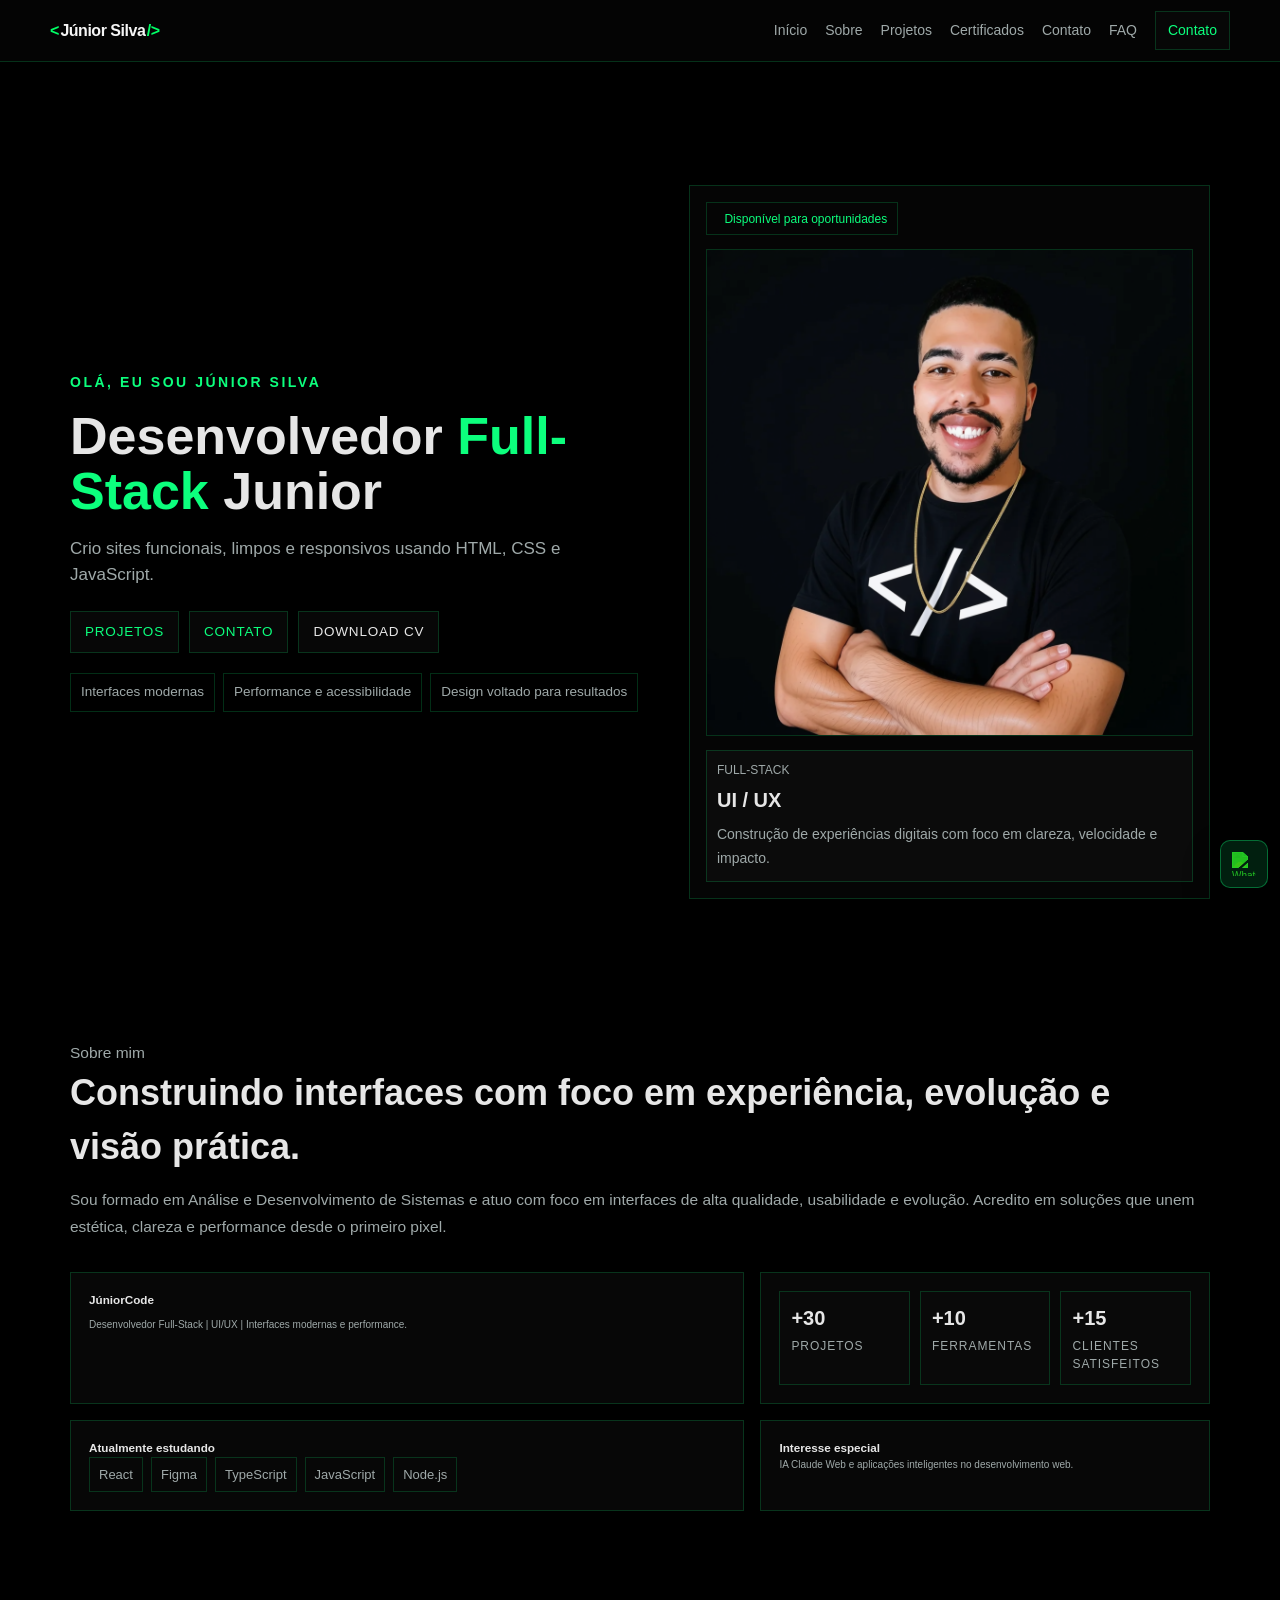
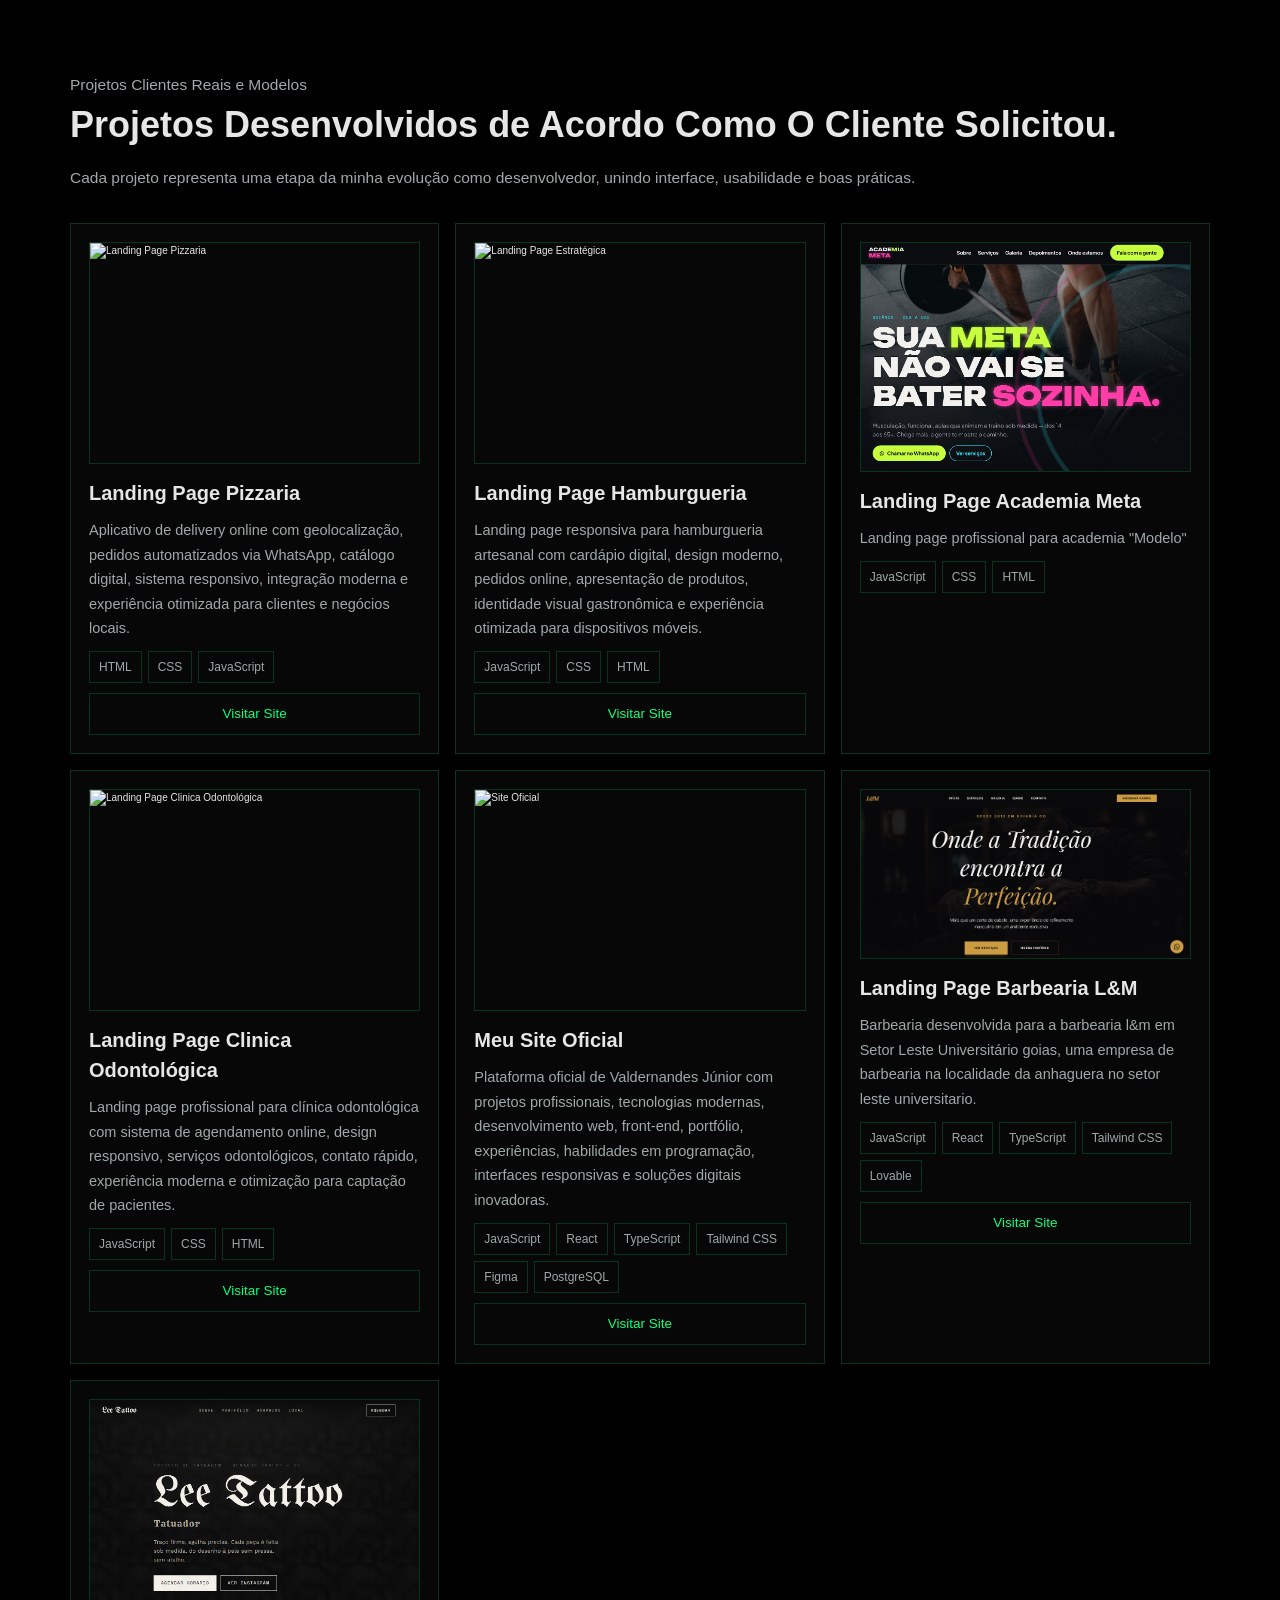
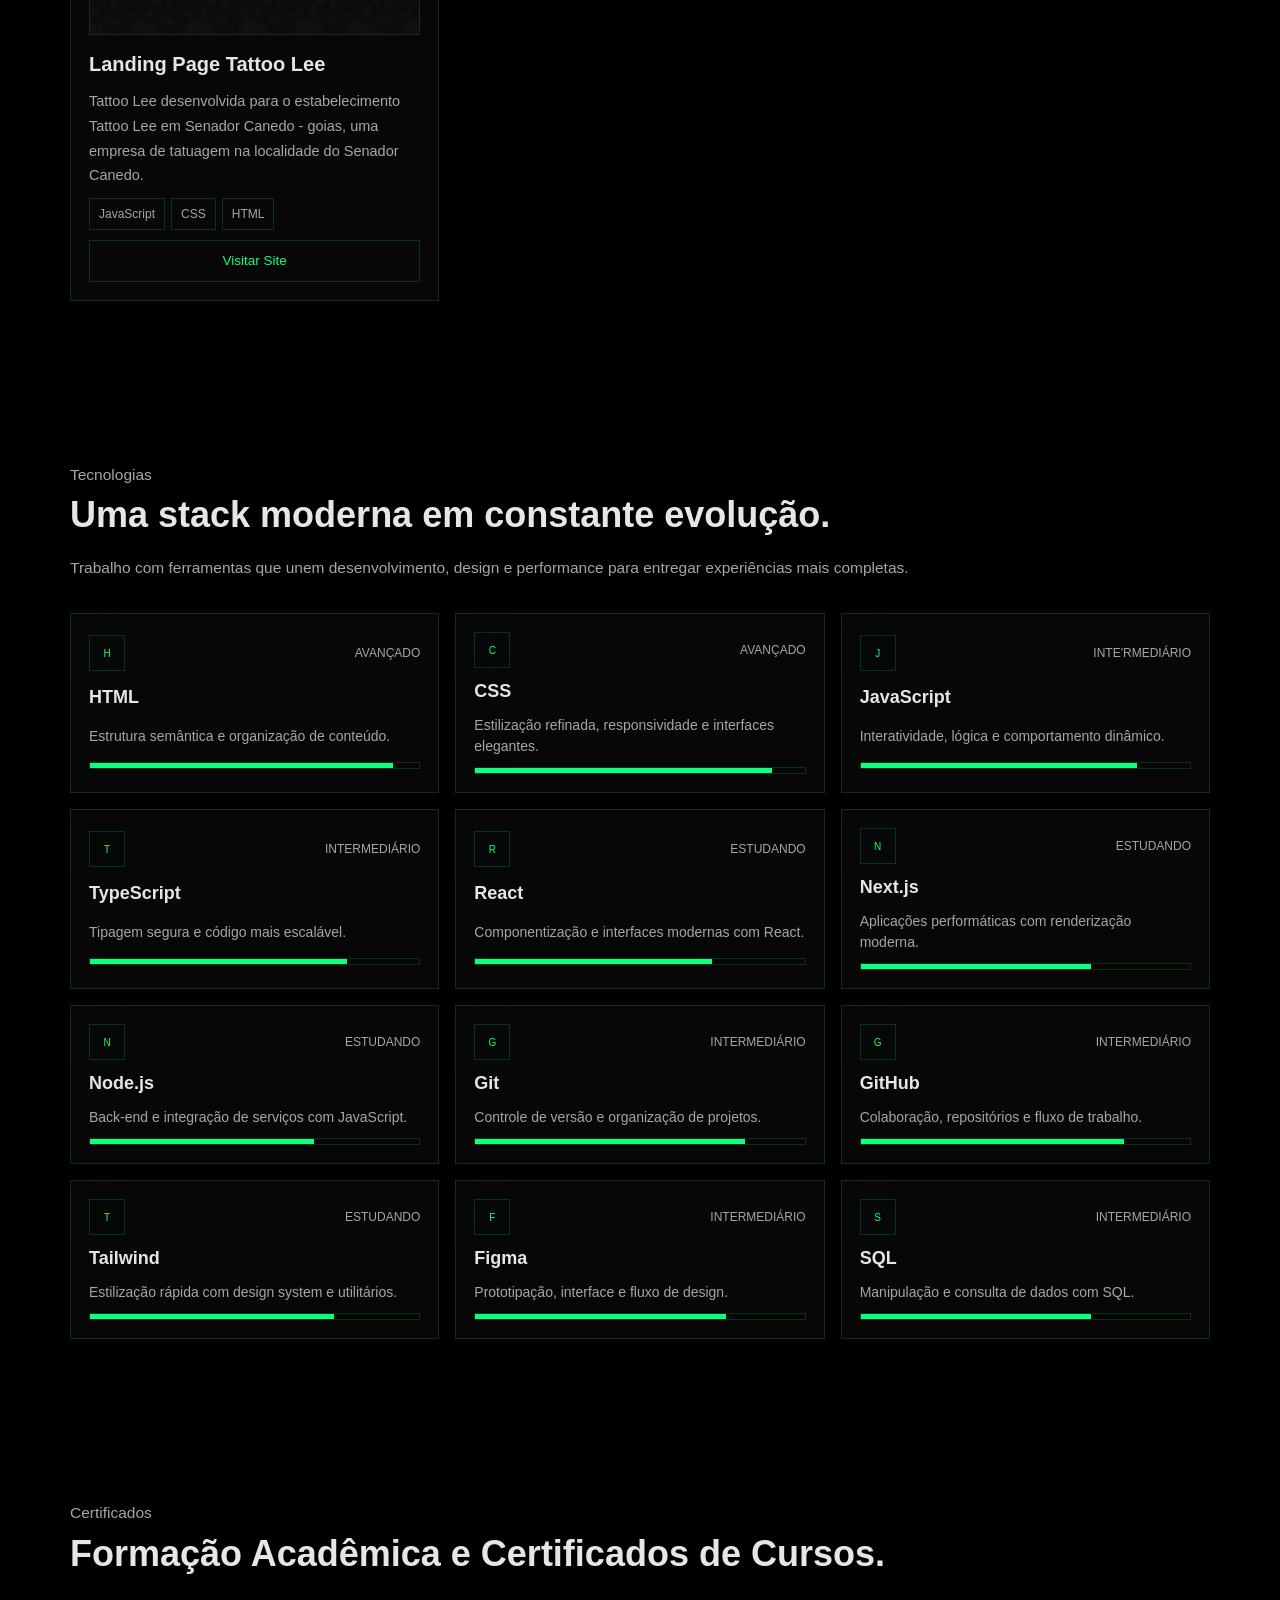
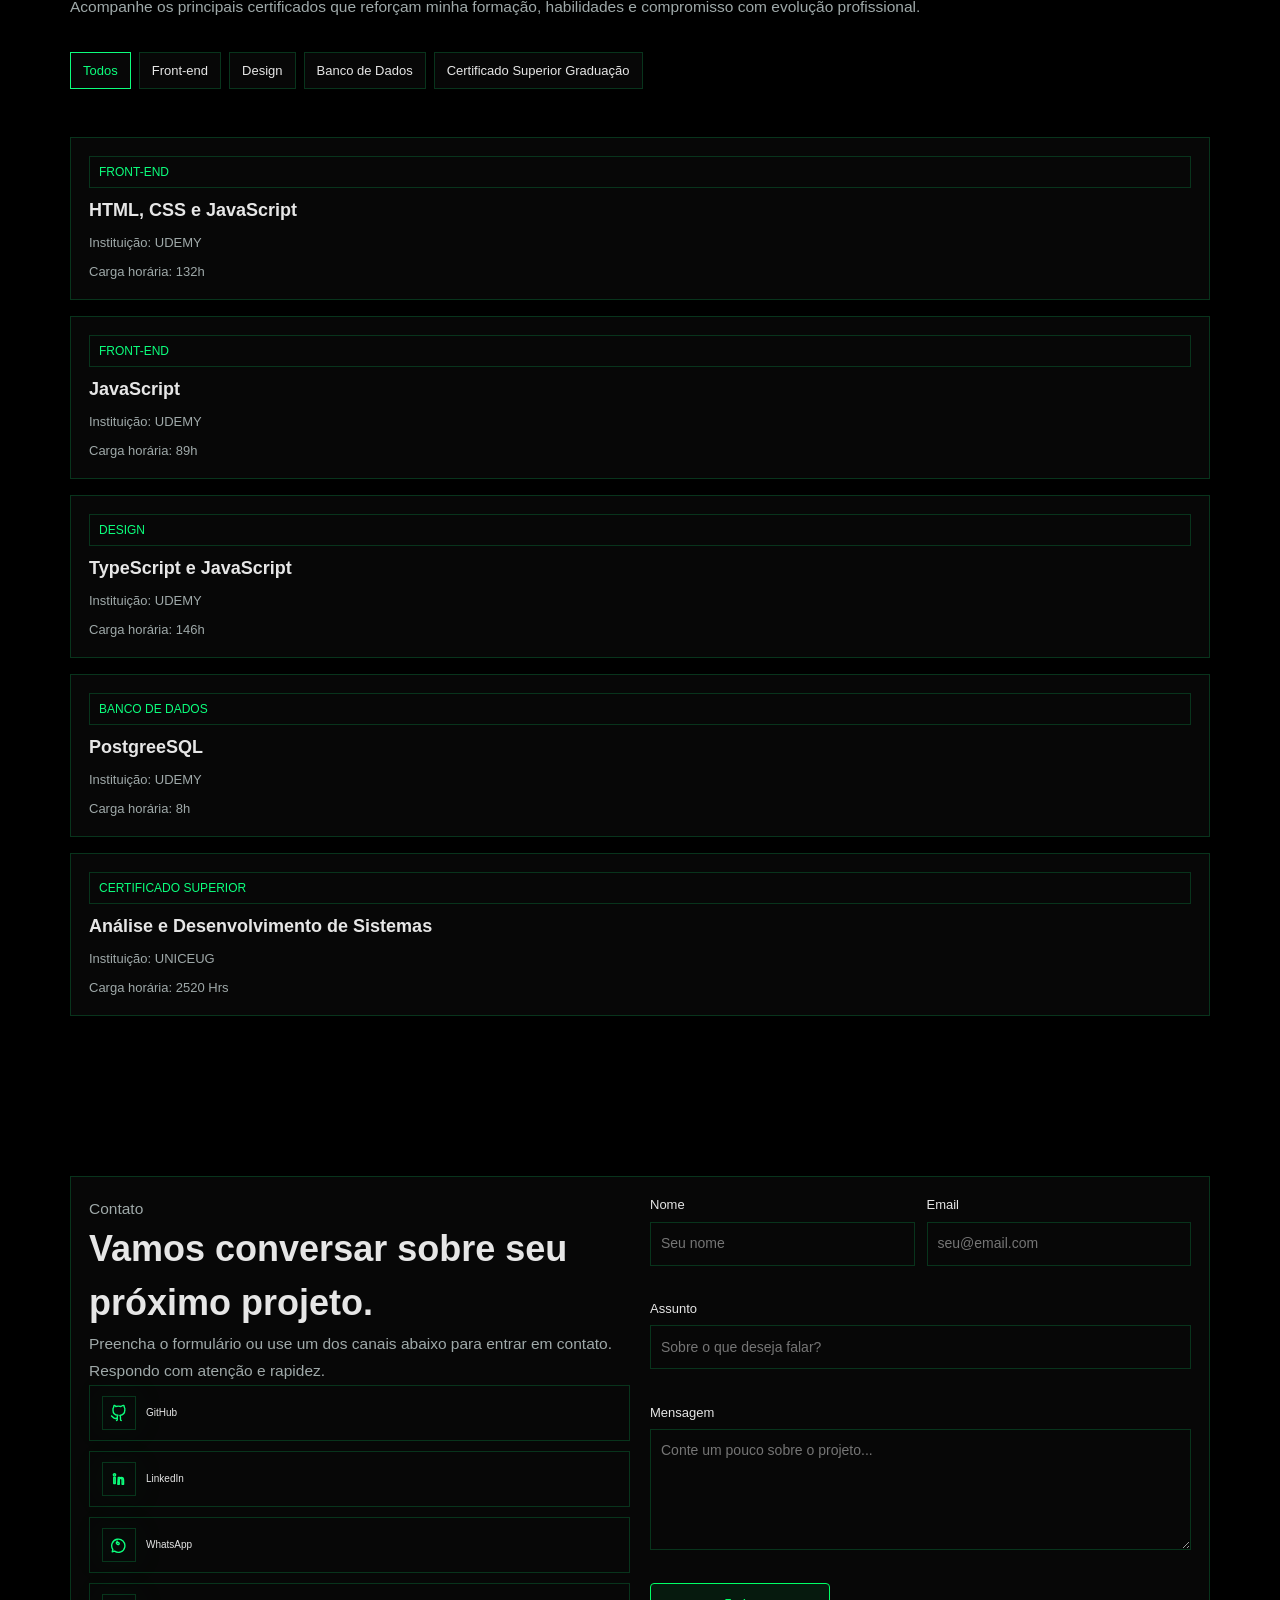
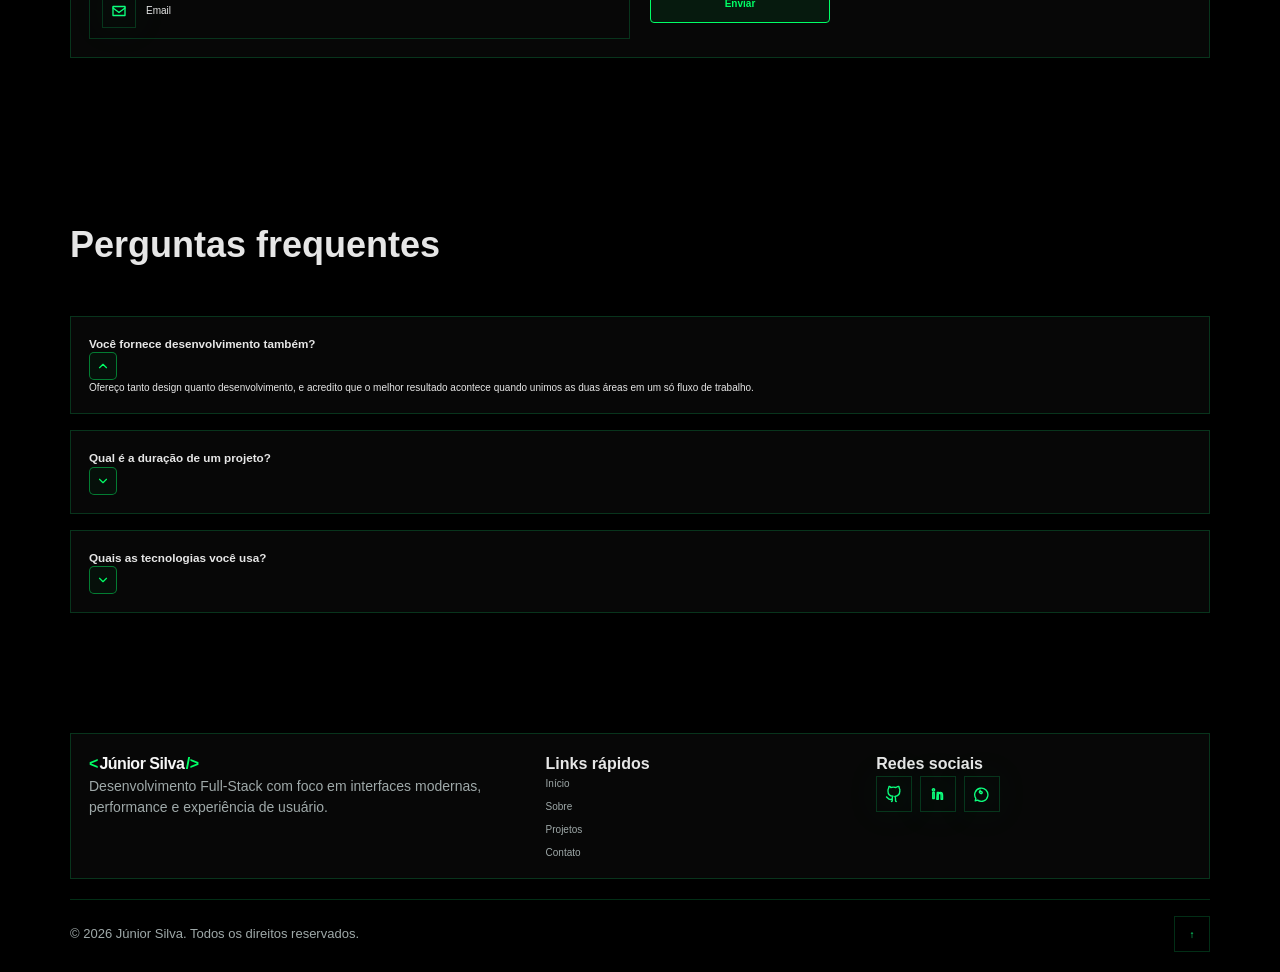
==== index.html @ 1431f3b8 "academia meta" ====
<!doctype html>
<html lang="pt-br">
  ```html
  <head>
    <meta charset="UTF-8" />

    <meta name="viewport" content="width=device-width, initial-scale=1.0" />

    <meta
      name="description"
      content="Portfólio de Júnior Silva, desenvolvedor Full-Stack especializado em HTML, CSS e JavaScript."
    />

    <meta name="author" content="Júnior Silva" />

    <meta name="theme-color" content="#000000" />

    <meta property="og:type" content="website" />
    <meta
      property="og:title"
      content="Júnior Silva | Desenvolvedor Full-Stack"
    />
    <meta
      property="og:description"
      content="Portfólio de Júnior Silva, desenvolvedor Full-Stack especializado em HTML, CSS e JavaScript."
    />

    <link rel="stylesheet" href="assets/css/style.css" />

    <link rel="icon" href="assets/image/logo-page.svg" type="image/svg+xml" />

    <title>Júnior Silva | Desenvolvedor Full-Stack</title>
  </head>
  ```

  <body>
    <canvas id="code-bg" aria-hidden="true"></canvas>
    <a class="skip-link" href="#conteudo">Pular para o conteúdo</a>

    <header class="site-header" id="site-header">
      <div class="grid-layout">
        <a class="brand" href="#s-home" aria-label="Voltar para o início">
          <span class="brand-text">Júnior Silva</span>
        </a>

        <button
          class="menu-toggle"
          type="button"
          aria-expanded="false"
          aria-controls="site-nav"
          aria-label="Abrir menu"
        >
          <span></span>
          <span></span>
          <span></span>
        </button>

        <nav class="site-nav" id="site-nav" aria-label="Navegação principal">
          <ul class="nav-list">
            <li><a class="nav-link" href="#s-home">Início</a></li>
            <li><a class="nav-link" href="#s-about">Sobre</a></li>
            <li><a class="nav-link" href="#s-projects">Projetos</a></li>
            <li><a class="nav-link" href="#s-certificates">Certificados</a></li>
            <li><a class="nav-link" href="#s-contact">Contato</a></li>
            <li><a class="nav-link" href="#s-faq">FAQ</a></li>
          </ul>

          <a class="nav-cta" href="#s-contact">Contato</a>
        </nav>
      </div>
    </header>

    <main id="conteudo">
      <section id="s-home" class="hero-section">
        <div class="grid-layout">
          <div class="hero-shell">
            <div class="hero-content reveal-on-load">
              <p class="hero-eyebrow">Olá, eu sou Júnior Silva</p>
              <h1>
                Desenvolvedor <span class="text-accent">Full-Stack</span> Junior
              </h1>
              <p class="hero-subtitle">
                Crio sites funcionais, limpos e responsivos usando HTML, CSS e
                JavaScript.
              </p>

              <div class="hero-actions">
                <a class="btn btn-primary" href="#s-projects">Projetos</a>
                <a class="btn btn-secondary" href="#s-contact">Contato</a>
                <a class="btn btn-ghost" href="./cv.pdf" download>
                  Download CV
                </a>
              </div>

              <ul class="hero-highlights" aria-label="Principais diferenciais">
                <li>Interfaces modernas</li>
                <li>Performance e acessibilidade</li>
                <li>Design voltado para resultados</li>
              </ul>
            </div>

            <div class="hero-visual reveal-on-load" aria-hidden="true">
              <div class="glass-card">
                <div class="glass-card__badge">
                  <span class="badge-dot"></span>
                  Disponível para oportunidades
                </div>
                <img
                  src="./assets/image/logojunior.png"
                  alt="Desenvolvedor Front-end focado em UI/UX"
                  class="glass-card__visual"
                  loading="lazy"
                  decoding="async"
                />
                <div class="glass-card__panel">
                  <span>Full-Stack</span>
                  <strong>UI / UX</strong>
                  <p>
                    Construção de experiências digitais com foco em clareza,
                    velocidade e impacto.
                  </p>
                </div>
              </div>
            </div>
          </div>
        </div>
      </section>

      <section id="s-about" class="about-section">
        <div class="grid-layout">
          <div class="about-intro reveal-on-load">
            <p class="section-kicker">Sobre mim</p>
            <h2>
              Construindo interfaces com foco em experiência, evolução e visão
              prática.
            </h2>
            <p>
              Sou formado em Análise e Desenvolvimento de Sistemas e atuo com
              foco em interfaces de alta qualidade, usabilidade e evolução.
              Acredito em soluções que unem estética, clareza e performance
              desde o primeiro pixel.
            </p>
          </div>

          <div class="about-content reveal-on-load">
            <div class="about-card profile-card">
              <!-- <div class="profile-avatar">VJ</div> -->
              <div>
                <h3>JúniorCode</h3>
                <p>
                  Desenvolvedor Full-Stack | UI/UX | Interfaces modernas e
                  performance.
                </p>
              </div>
            </div>

            <div class="about-card stats-card">
              <div class="stat-item">
                <strong>+30</strong>
                <span>Projetos</span>
              </div>
              <div class="stat-item">
                <strong>+10</strong>
                <span>ferramentas</span>
              </div>
              <div class="stat-item">
                <strong>+15</strong>
                <span>Clientes Satisfeitos</span>
              </div>
            </div>

            <div class="about-card learning-card">
              <h3>Atualmente estudando</h3>
              <ul>
                <li>React</li>
                <li>Figma</li>
                <li>TypeScript</li>
                <li>JavaScript</li>
                <li>Node.js</li>
              </ul>
            </div>

            <div class="about-card ai-card">
              <h3>Interesse especial</h3>
              <p>
                IA Claude Web e aplicações inteligentes no desenvolvimento web.
              </p>
            </div>
          </div>
        </div>
      </section>

      <section id="s-projects" class="projects-section">
        <div class="grid-layout">
          <div class="projects-intro">
            <p class="section-kicker">Projetos Clientes Reais e Modelos</p>
            <h2>Projetos Desenvolvidos de Acordo Como O Cliente Solicitou.</h2>
            <p>
              Cada projeto representa uma etapa da minha evolução como
              desenvolvedor, unindo interface, usabilidade e boas práticas.
            </p>
          </div>

          <div class="projects-grid">
            <article class="project-card">
              <div class="project-media">
                <img
                  src="./assets/image/1.png"
                  alt="Landing Page Pizzaria"
                  loading="lazy"
                  decoding="async"
                  width="1200"
                  height="800"
                />
              </div>
              <div class="project-content">
                <h3>Landing Page Pizzaria</h3>
                <p>
                  Aplicativo de delivery online com geolocalização, pedidos
                  automatizados via WhatsApp, catálogo digital, sistema
                  responsivo, integração moderna e experiência otimizada para
                  clientes e negócios locais.
                </p>
                <div class="project-tags">
                  <span>HTML</span>
                  <span>CSS</span>
                  <span>JavaScript</span>
                </div>
                <div class="project-actions">
                  <!-- <a
                    href="https://github.com/juniordevti/landingpagepizzaria"
                    target="_blank"
                    rel="noopener noreferrer"
                    >GitHub</a
                  > -->
                  <a
                    href="https://dayanepizzaria.vercel.app/"
                    target="_blank"
                    rel="noopener noreferrer"
                  >
                    Visitar Site
                  </a>
                </div>
              </div>
            </article>

            <article class="project-card">
              <div class="project-media">
                <img
                  src="./assets/image/2.png"
                  alt="Landing Page Estratégica"
                  loading="lazy"
                  decoding="async"
                  width="1200"
                  height="800"
                />
              </div>
              <div class="project-content">
                <h3>Landing Page Hamburgueria</h3>
                <p>
                  Landing page responsiva para hamburgueria artesanal com
                  cardápio digital, design moderno, pedidos online, apresentação
                  de produtos, identidade visual gastronômica e experiência
                  otimizada para dispositivos móveis.
                </p>
                <div class="project-tags">
                  <span>JavaScript</span>
                  <span>CSS</span>
                  <span>HTML</span>
                </div>
                <div class="project-actions">
                  <!-- <a
                    href="https://github.com/juniordevti/landingpagehamburguer"
                    target="_blank"
                    rel="noopener noreferrer"
                    >GitHub</a
                  > -->
                  <a
                    href="https://bocaoburguer.netlify.app/"
                    target="_blank"
                    rel="noopener noreferrer"
                  >
                    Visitar Site
                  </a>
                </div>
              </div>
            </article>

            <article class="project-card">
              <div class="project-media">
                <img
                  src="./assets/image/academiameta.png"
                  alt="Landing Page Academia Meta"
                  loading="lazy"
                  decoding="async"
                  width="1200"
                  height="800"
                />
              </div>
              <div class="project-content">
                <h3>Landing Page Academia Meta</h3>
                <p>Landing page profissional para academia "Modelo"</p>
                <div class="project-tags">
                  <span>JavaScript</span>
                  <span>CSS</span>
                  <span>HTML</span>
                </div>
                <div class="project-actions">
                  <!-- <a
                    href="https://github.com/juniordevti/landingpagedentistaviviane"
                    target="_blank"
                    rel="noopener noreferrer"
                    >GitHub</a
                  > -->
                  <!-- <a
                    href="https://clinicaodontologic.netlify.app/"
                    target="_blank"
                    rel="noopener noreferrer"
                  >
                    Visitar Site
                  </a> -->
                </div>
              </div>
            </article>

            <article class="project-card">
              <div class="project-media">
                <img
                  src="./assets/image/3.png"
                  alt="Landing Page Clinica Odontológica"
                  loading="lazy"
                  decoding="async"
                  width="1200"
                  height="800"
                />
              </div>
              <div class="project-content">
                <h3>Landing Page Clinica Odontológica</h3>
                <p>
                  Landing page profissional para clínica odontológica com
                  sistema de agendamento online, design responsivo, serviços
                  odontológicos, contato rápido, experiência moderna e
                  otimização para captação de pacientes.
                </p>
                <div class="project-tags">
                  <span>JavaScript</span>
                  <span>CSS</span>
                  <span>HTML</span>
                </div>
                <div class="project-actions">
                  <!-- <a
                    href="https://github.com/juniordevti/landingpagedentistaviviane"
                    target="_blank"
                    rel="noopener noreferrer"
                    >GitHub</a
                  > -->
                  <a
                    href="https://clinicaodontologic.netlify.app/"
                    target="_blank"
                    rel="noopener noreferrer"
                  >
                    Visitar Site
                  </a>
                </div>
              </div>
            </article>
            <article class="project-card">
              <div class="project-media">
                <img
                  src="./assets/image/4.png"
                  alt="Site Oficial"
                  loading="lazy"
                  decoding="async"
                  width="1200"
                  height="800"
                />
              </div>
              <div class="project-content">
                <h3>Meu Site Oficial</h3>
                <p>
                  Plataforma oficial de Valdernandes Júnior com projetos
                  profissionais, tecnologias modernas, desenvolvimento web,
                  front-end, portfólio, experiências, habilidades em
                  programação, interfaces responsivas e soluções digitais
                  inovadoras.
                </p>
                <div class="project-tags">
                  <span>JavaScript</span>
                  <span>React</span>
                  <span>TypeScript</span>
                  <span>Tailwind CSS</span>
                  <span>Figma</span>
                  <span>PostgreSQL</span>
                </div>
                <div class="project-actions">
                  <!-- <a
                    href="https://juniorti.vercel.app/"
                    target="_blank"
                    rel="noopener noreferrer"
                    >Acessar</a
                  > -->
                  <a
                    href="https://juniortiprofissional.netlify.app/"
                    target="_blank"
                    rel="noopener noreferrer"
                  >
                    Visitar Site
                  </a>
                </div>
              </div>
            </article>
            <article class="project-card">
              <div class="project-media">
                <img
                  src="./assets/image/5.png"
                  alt="Site Oficial"
                  loading="lazy"
                  decoding="async"
                  width="1200"
                  height="800"
                />
              </div>
              <div class="project-content">
                <h3>Landing Page Barbearia L&M</h3>
                <p>
                  Barbearia desenvolvida para a barbearia l&m em Setor Leste
                  Universitário goias, uma empresa de barbearia na localidade da
                  anhaguera no setor leste universitario.
                </p>
                <div class="project-tags">
                  <span>JavaScript</span>
                  <span>React</span>
                  <span>TypeScript</span>
                  <span>Tailwind CSS</span>
                  <span>Lovable</span>
                </div>
                <div class="project-actions">
                  <a
                    href="https://landig-page-barbearia.vercel.app/"
                    target="_blank"
                    rel="noopener noreferrer"
                    >Visitar Site</a
                  >
                  <!-- <a href="#s-contact">Conversar</a> -->
                </div>
              </div>
            </article>
            <article class="project-card">
              <div class="project-media">
                <img
                  src="./assets/image/leetattoo.png"
                  alt="Landing Page Tattoo Lee"
                  loading="lazy"
                  decoding="async"
                  width="1200"
                  height="800"
                />
              </div>
              <div class="project-content">
                <h3>Landing Page Tattoo Lee</h3>
                <p>
                  Tattoo Lee desenvolvida para o estabelecimento Tattoo Lee em
                  Senador Canedo - goias, uma empresa de tatuagem na localidade
                  do Senador Canedo.
                </p>
                <div class="project-tags">
                  <span>JavaScript</span>
                  <span>CSS</span>
                  <span>HTML</span>
                </div>
                <div class="project-actions">
                  <a
                    href="https://leetattoo.vercel.app/"
                    target="_blank"
                    rel="noopener noreferrer"
                    >Visitar Site</a
                  >
                  <!-- <a href="#s-contact">Conversar</a> -->
                </div>
              </div>
            </article>
          </div>
        </div>
      </section>

      <section id="s-technologies" class="reveal-on-load">
        <div class="grid-layout">
          <div class="technologies-intro">
            <p class="section-kicker">Tecnologias</p>
            <h2>Uma stack moderna em constante evolução.</h2>
            <p>
              Trabalho com ferramentas que unem desenvolvimento, design e
              performance para entregar experiências mais completas.
            </p>
          </div>

          <div class="technologies-grid">
            <article class="tech-card">
              <div class="tech-card__top">
                <div class="tech-icon">H</div>
                <span class="tech-level">Avançado</span>
              </div>
              <h3 class="tech-name">HTML</h3>
              <p class="tech-description">
                Estrutura semântica e organização de conteúdo.
              </p>
              <div class="tech-progress">
                <span style="--level: 92%"></span>
              </div>
            </article>

            <article class="tech-card">
              <div class="tech-card__top">
                <div class="tech-icon">C</div>
                <span class="tech-level">Avançado</span>
              </div>
              <h3 class="tech-name">CSS</h3>
              <p class="tech-description">
                Estilização refinada, responsividade e interfaces elegantes.
              </p>
              <div class="tech-progress">
                <span style="--level: 90%"></span>
              </div>
            </article>

            <article class="tech-card">
              <div class="tech-card__top">
                <div class="tech-icon">J</div>
                <span class="tech-level">Inte'rmediário</span>
              </div>
              <h3 class="tech-name">JavaScript</h3>
              <p class="tech-description">
                Interatividade, lógica e comportamento dinâmico.
              </p>
              <div class="tech-progress">
                <span style="--level: 84%"></span>
              </div>
            </article>

            <article class="tech-card">
              <div class="tech-card__top">
                <div class="tech-icon">T</div>
                <span class="tech-level">Intermediário</span>
              </div>
              <h3 class="tech-name">TypeScript</h3>
              <p class="tech-description">
                Tipagem segura e código mais escalável.
              </p>
              <div class="tech-progress">
                <span style="--level: 78%"></span>
              </div>
            </article>

            <article class="tech-card">
              <div class="tech-card__top">
                <div class="tech-icon">R</div>
                <span class="tech-level">Estudando</span>
              </div>
              <h3 class="tech-name">React</h3>
              <p class="tech-description">
                Componentização e interfaces modernas com React.
              </p>
              <div class="tech-progress">
                <span style="--level: 72%"></span>
              </div>
            </article>

            <article class="tech-card">
              <div class="tech-card__top">
                <div class="tech-icon">N</div>
                <span class="tech-level">Estudando</span>
              </div>
              <h3 class="tech-name">Next.js</h3>
              <p class="tech-description">
                Aplicações performáticas com renderização moderna.
              </p>
              <div class="tech-progress">
                <span style="--level: 70%"></span>
              </div>
            </article>

            <article class="tech-card">
              <div class="tech-card__top">
                <div class="tech-icon">N</div>
                <span class="tech-level">Estudando</span>
              </div>
              <h3 class="tech-name">Node.js</h3>
              <p class="tech-description">
                Back-end e integração de serviços com JavaScript.
              </p>
              <div class="tech-progress">
                <span style="--level: 68%"></span>
              </div>
            </article>

            <article class="tech-card">
              <div class="tech-card__top">
                <div class="tech-icon">G</div>
                <span class="tech-level">Intermediário</span>
              </div>
              <h3 class="tech-name">Git</h3>
              <p class="tech-description">
                Controle de versão e organização de projetos.
              </p>
              <div class="tech-progress">
                <span style="--level: 82%"></span>
              </div>
            </article>

            <article class="tech-card">
              <div class="tech-card__top">
                <div class="tech-icon">G</div>
                <span class="tech-level">Intermediário</span>
              </div>
              <h3 class="tech-name">GitHub</h3>
              <p class="tech-description">
                Colaboração, repositórios e fluxo de trabalho.
              </p>
              <div class="tech-progress">
                <span style="--level: 80%"></span>
              </div>
            </article>

            <article class="tech-card">
              <div class="tech-card__top">
                <div class="tech-icon">T</div>
                <span class="tech-level">Estudando</span>
              </div>
              <h3 class="tech-name">Tailwind</h3>
              <p class="tech-description">
                Estilização rápida com design system e utilitários.
              </p>
              <div class="tech-progress">
                <span style="--level: 74%"></span>
              </div>
            </article>

            <article class="tech-card">
              <div class="tech-card__top">
                <div class="tech-icon">F</div>
                <span class="tech-level">Intermediário</span>
              </div>
              <h3 class="tech-name">Figma</h3>
              <p class="tech-description">
                Prototipação, interface e fluxo de design.
              </p>
              <div class="tech-progress">
                <span style="--level: 76%"></span>
              </div>
            </article>

            <article class="tech-card">
              <div class="tech-card__top">
                <div class="tech-icon">S</div>
                <span class="tech-level">Intermediário</span>
              </div>
              <h3 class="tech-name">SQL</h3>
              <p class="tech-description">
                Manipulação e consulta de dados com SQL.
              </p>
              <div class="tech-progress">
                <span style="--level: 70%"></span>
              </div>
            </article>
          </div>
        </div>
      </section>

      <section id="s-certificates" class="reveal-on-load">
        <div class="grid-layout">
          <div class="certificates-intro">
            <p class="section-kicker">Certificados</p>
            <h2>Formação Acadêmica e Certificados de Cursos.</h2>
            <p>
              Acompanhe os principais certificados que reforçam minha formação,
              habilidades e compromisso com evolução profissional.
            </p>
          </div>

          <div
            class="certificates-filter"
            role="toolbar"
            aria-label="Filtrar certificados"
          >
            <button
              class="filter-btn is-active"
              type="button"
              data-filter="all"
            >
              Todos
            </button>
            <button class="filter-btn" type="button" data-filter="frontend">
              Front-end
            </button>
            <button class="filter-btn" type="button" data-filter="design">
              Design
            </button>
            <button class="filter-btn" type="button" data-filter="banco">
              Banco de Dados
            </button>
            <button class="filter-btn" type="button" data-filter="superior">
              Certificado Superior Graduação
            </button>
          </div>

          <div class="certificates-grid">
            <article class="cert-card" data-category="frontend">
              <span class="cert-badge">Front-end</span>
              <h3>HTML, CSS e JavaScript</h3>
              <p class="cert-institution">Instituição: UDEMY</p>
              <p class="cert-hours">Carga horária: 132h</p>
              <!-- <a
                class="cert-link"
                href="FRONTEND.pdf"
                target="_blank"
                rel="noreferrer"
                >Visualizar</a
              > -->
            </article>

            <article class="cert-card" data-category="frontend">
              <span class="cert-badge">Front-end</span>
              <h3>JavaScript</h3>
              <p class="cert-institution">Instituição: UDEMY</p>
              <p class="cert-hours">Carga horária: 89h</p>
              <!-- <a
                class="cert-link"
                href="js.pdf"
                target="_blank"
                rel="noreferrer"
                >Visualizar</a
              > -->
            </article>

            <article class="cert-card" data-category="design">
              <span class="cert-badge">Design</span>
              <h3>TypeScript e JavaScript</h3>
              <p class="cert-institution">Instituição: UDEMY</p>
              <p class="cert-hours">Carga horária: 146h</p>
              <!-- <a
                class="cert-link"
                href="TypeScript.pdf"
                target="_blank"
                rel="noreferrer"
                >Visualizar</a
              > -->
            </article>

            <article class="cert-card" data-category="banco">
              <span class="cert-badge">Banco de Dados</span>
              <h3>PostgreeSQL</h3>
              <p class="cert-institution">Instituição: UDEMY</p>
              <p class="cert-hours">Carga horária: 8h</p>
              <!-- <a
                class="cert-link"
                href="SQL.pdf"
                target="_blank"
                rel="noreferrer"
                >Visualizar</a
              > -->
            </article>
            <article class="cert-card" data-category="superior">
              <span class="cert-badge">Certificado Superior</span>
              <h3>Análise e Desenvolvimento de Sistemas</h3>
              <p class="cert-institution">Instituição: UNICEUG</p>
              <p class="cert-hours">Carga horária: 2520 Hrs</p>
              <!-- <a
                class="cert-link"
                href="ccads2.jpeg"
                target="_blank"
                rel="noreferrer"
                >Visualizar</a
              > -->
            </article>
          </div>
        </div>
      </section>

      <section id="s-contact" class="reveal-on-load">
        <div class="grid-layout">
          <div class="contact-shell">
            <div class="contact-copy">
              <p class="section-kicker">Contato</p>
              <h2>Vamos conversar sobre seu próximo projeto.</h2>
              <p id="contact-help">
                Preencha o formulário ou use um dos canais abaixo para entrar em
                contato. Respondo com atenção e rapidez.
              </p>

              <div class="contact-links" aria-label="Canais de contato">
                <a
                  class="contact-link"
                  href="https://github.com/juniordevti"
                  target="_blank"
                  rel="noreferrer"
                >
                  <span class="contact-link__icon" aria-hidden="true">
                    <svg
                      viewBox="0 0 24 24"
                      fill="none"
                      stroke="currentColor"
                      stroke-width="1.8"
                      stroke-linecap="round"
                      stroke-linejoin="round"
                    >
                      <path d="M9 19c-5 1.5-5-2.5-7-3" />
                      <path
                        d="M15 22a1 1 0 0 1-1-1v-3.5c0-.8-.3-1.6-.9-2.2 3.2-.3 6.6-1.5 6.6-6.8A5.3 5.3 0 0 0 19 4.2a5 5 0 0 0-.6-2.3s-1.2-.3-3.8 1.4a13.8 13.8 0 0 0-7 0C6.7 1.6 5.5 1.9 5.5 1.9A5 5 0 0 0 4.9 4.2 5.3 5.3 0 0 0 4 8.2c0 5.3 3.4 6.5 6.6 6.8-.6.6-.9 1.4-.9 2.2V21a1 1 0 0 1-1 1"
                      />
                    </svg>
                  </span>
                  GitHub
                </a>

                <a
                  class="contact-link"
                  href="https://www.linkedin.com/in/valdernandes-j%C3%BAnior-624840243/"
                  target="_blank"
                  rel="noreferrer"
                >
                  <span class="contact-link__icon" aria-hidden="true">
                    <svg
                      viewBox="0 0 24 24"
                      fill="none"
                      stroke="currentColor"
                      stroke-width="1.8"
                      stroke-linecap="round"
                      stroke-linejoin="round"
                    >
                      <path d="M6 8a1.5 1.5 0 1 0 0-3 1.5 1.5 0 0 0 0 3Z" />
                      <path d="M5 10h2v8H5z" />
                      <path
                        d="M11 10h2v1.1h.1c.3-.6 1-1.2 2.2-1.2 2.4 0 2.8 1.6 2.8 3.6v5.5h-2v-5.2c0-1.2-.1-2.8-1.7-2.8-1.7 0-2 1.3-2 2.7v5.3h-2z"
                      />
                    </svg>
                  </span>
                  LinkedIn
                </a>

                <a
                  class="contact-link"
                  href="https://api.whatsapp.com/send?phone=5562993297215"
                  target="_blank"
                  rel="noreferrer"
                >
                  <span class="contact-link__icon" aria-hidden="true">
                    <svg
                      viewBox="0 0 24 24"
                      fill="none"
                      stroke="currentColor"
                      stroke-width="1.8"
                      stroke-linecap="round"
                      stroke-linejoin="round"
                    >
                      <path d="M6.1 20.2 3 21l.8-3.1A8.8 8.8 0 1 1 6.1 20.2Z" />
                      <path
                        d="M8.7 8.3c-.2.5-.4 1-.2 1.5.2.5 1 1.1 1.5 1.4.5.2 1.2.4 1.6.2.4-.2.6-.6.7-1.1.1-.4 0-.8-.3-1.1-.3-.3-.6-.4-1.1-.5-.3-.1-.7-.2-1-.5-.3-.3-.4-.8-.3-1.2"
                      />
                    </svg>
                  </span>
                  WhatsApp
                </a>

                <a
                  class="contact-link"
                  href="mailto:valdernandesjunior4874@gmail.com"
                >
                  <span class="contact-link__icon" aria-hidden="true">
                    <svg
                      viewBox="0 0 24 24"
                      fill="none"
                      stroke="currentColor"
                      stroke-width="1.8"
                      stroke-linecap="round"
                      stroke-linejoin="round"
                    >
                      <path d="M4 6h16v12H4z" />
                      <path d="m4 8 8 6 8-6" />
                    </svg>
                  </span>
                  Email
                </a>
              </div>
            </div>

            <form
              class="contact-form"
              id="contact-form"
              novalidate
              aria-describedby="contact-help"
            >
              <div class="form-row">
                <label class="form-field">
                  <span>Nome</span>
                  <input
                    type="text"
                    name="name"
                    placeholder="Seu nome"
                    required
                  />
                  <small class="form-error" data-error-for="name"></small>
                </label>

                <label class="form-field">
                  <span>Email</span>
                  <input
                    type="email"
                    name="email"
                    placeholder="seu@email.com"
                    required
                  />
                  <small class="form-error" data-error-for="email"></small>
                </label>
              </div>

              <label class="form-field">
                <span>Assunto</span>
                <input
                  type="text"
                  name="subject"
                  placeholder="Sobre o que deseja falar?"
                  required
                />
                <small class="form-error" data-error-for="subject"></small>
              </label>

              <label class="form-field">
                <span>Mensagem</span>
                <textarea
                  name="message"
                  placeholder="Conte um pouco sobre o projeto..."
                  required
                ></textarea>
                <small class="form-error" data-error-for="message"></small>
              </label>
              <button class="submit-btn" type="submit">Enviar</button>
              <p class="form-status" aria-live="polite"></p>
            </form>
          </div>
        </div>
      </section>

      <section id="s-faq">
        <div class="grid-layout">
          <h2>Perguntas frequentes</h2>

          <div class="faq-grid">
            <div class="faq-item open">
              <div class="faq-question">
                <h3>Você fornece desenvolvimento também?</h3>
                <button
                  class="toggle-btn"
                  type="button"
                  aria-expanded="true"
                  aria-controls="faq-answer-1"
                  aria-label="Fechar resposta"
                >
                  <svg
                    class="faq-icon"
                    width="20"
                    height="20"
                    viewBox="0 0 24 24"
                    fill="none"
                    xmlns="http://www.w3.org/2000/svg"
                    aria-hidden="true"
                  >
                    <path
                      d="M6 9L12 15L18 9"
                      stroke="currentColor"
                      stroke-width="2"
                      stroke-linecap="round"
                      stroke-linejoin="round"
                    />
                  </svg>
                </button>
              </div>
              <div class="faq-answer" id="faq-answer-1">
                Ofereço tanto design quanto desenvolvimento, e acredito que o
                melhor resultado acontece quando unimos as duas áreas em um só
                fluxo de trabalho.
              </div>
            </div>

            <div class="faq-item">
              <div class="faq-question">
                <h3>Qual é a duração de um projeto?</h3>
                <button
                  class="toggle-btn"
                  type="button"
                  aria-expanded="true"
                  aria-controls="faq-answer-1"
                  aria-label="Fechar resposta"
                >
                  <svg
                    class="faq-icon"
                    width="20"
                    height="20"
                    viewBox="0 0 24 24"
                    fill="none"
                    xmlns="http://www.w3.org/2000/svg"
                    aria-hidden="true"
                  >
                    <path
                      d="M6 9L12 15L18 9"
                      stroke="currentColor"
                      stroke-width="2"
                      stroke-linecap="round"
                      stroke-linejoin="round"
                    />
                  </svg>
                </button>
              </div>
              <div class="faq-answer" id="faq-answer-2">
                O tempo e o investimento variam de acordo com cada demanda.
                Projetos menores podem ser entregues em poucas horas, enquanto
                os mais complexos exigem dias de dedicação.
              </div>
            </div>

            <div class="faq-item">
              <div class="faq-question">
                <h3>Quais as tecnologias você usa?</h3>
                <button
                  class="toggle-btn"
                  type="button"
                  aria-expanded="true"
                  aria-controls="faq-answer-1"
                  aria-label="Fechar resposta"
                >
                  <svg
                    class="faq-icon"
                    width="20"
                    height="20"
                    viewBox="0 0 24 24"
                    fill="none"
                    xmlns="http://www.w3.org/2000/svg"
                    aria-hidden="true"
                  >
                    <path
                      d="M6 9L12 15L18 9"
                      stroke="currentColor"
                      stroke-width="2"
                      stroke-linecap="round"
                      stroke-linejoin="round"
                    />
                  </svg>
                </button>
              </div>
              <div class="faq-answer" id="faq-answer-3">
                Trabalho com um stack moderno e flexível, incluindo HTML, CSS,
                JavaScript, TypeScript, React, Next.js e Node.js. Essa
                combinação me permite desenvolver soluções rápidas, seguras e
                escaláveis.
              </div>
            </div>
          </div>
        </div>
      </section>

      <a
        href="https://api.whatsapp.com/send?phone=5562993297215"
        target="_blank"
        rel="noopener"
      >
        <div id="whatsapp-floating-button">
          <img
            src="https://cdn.jsdelivr.net/gh/simple-icons/simple-icons/icons/whatsapp.svg"
            alt="WhatsApp"
          />
        </div>
      </a>

      <footer class="site-footer">
        <div class="grid-layout">
          <div class="footer-card">
            <div class="footer-brand">
              <a class="brand" href="#s-home" aria-label="Voltar para o início">
                <span class="brand-text">Júnior Silva</span>
              </a>
              <p>
                Desenvolvimento Full-Stack com foco em interfaces modernas,
                performance e experiência de usuário.
              </p>
            </div>

            <div class="footer-links">
              <h3>Links rápidos</h3>
              <ul>
                <li><a href="#s-home">Início</a></li>
                <li><a href="#s-about">Sobre</a></li>
                <li><a href="#s-projects">Projetos</a></li>
                <li><a href="#s-contact">Contato</a></li>
              </ul>
            </div>

            <div class="footer-social">
              <h3>Redes sociais</h3>
              <div class="social-icons">
                <a
                  href="https://github.com/juniordevti"
                  target="_blank"
                  rel="noreferrer"
                  aria-label="GitHub"
                >
                  <svg
                    viewBox="0 0 24 24"
                    fill="none"
                    stroke="currentColor"
                    stroke-width="1.8"
                    stroke-linecap="round"
                    stroke-linejoin="round"
                  >
                    <path d="M9 19c-5 1.5-5-2.5-7-3" />
                    <path
                      d="M15 22a1 1 0 0 1-1-1v-3.5c0-.8-.3-1.6-.9-2.2 3.2-.3 6.6-1.5 6.6-6.8A5.3 5.3 0 0 0 19 4.2a5 5 0 0 0-.6-2.3s-1.2-.3-3.8 1.4a13.8 13.8 0 0 0-7 0C6.7 1.6 5.5 1.9 5.5 1.9A5 5 0 0 0 4.9 4.2 5.3 5.3 0 0 0 4 8.2c0 5.3 3.4 6.5 6.6 6.8-.6.6-.9 1.4-.9 2.2V21a1 1 0 0 1-1 1"
                    />
                  </svg>
                </a>
                <a
                  href="https://www.linkedin.com/"
                  target="_blank"
                  rel="noreferrer"
                  aria-label="LinkedIn"
                >
                  <svg
                    viewBox="0 0 24 24"
                    fill="none"
                    stroke="currentColor"
                    stroke-width="1.8"
                    stroke-linecap="round"
                    stroke-linejoin="round"
                  >
                    <path d="M6 8a1.5 1.5 0 1 0 0-3 1.5 1.5 0 0 0 0 3Z" />
                    <path d="M5 10h2v8H5z" />
                    <path
                      d="M11 10h2v1.1h.1c.3-.6 1-1.2 2.2-1.2 2.4 0 2.8 1.6 2.8 3.6v5.5h-2v-5.2c0-1.2-.1-2.8-1.7-2.8-1.7 0-2 1.3-2 2.7v5.3h-2z"
                    />
                  </svg>
                </a>
                <a
                  href="https://api.whatsapp.com/send?phone=5562993297215"
                  target="_blank"
                  rel="noreferrer"
                  aria-label="WhatsApp"
                >
                  <svg
                    viewBox="0 0 24 24"
                    fill="none"
                    stroke="currentColor"
                    stroke-width="1.8"
                    stroke-linecap="round"
                    stroke-linejoin="round"
                  >
                    <path d="M6.1 20.2 3 21l.8-3.1A8.8 8.8 0 1 1 6.1 20.2Z" />
                    <path
                      d="M8.7 8.3c-.2.5-.4 1-.2 1.5.2.5 1 1.1 1.5 1.4.5.2 1.2.4 1.6.2.4-.2.6-.6.7-1.1.1-.4 0-.8-.3-1.1-.3-.3-.6-.4-1.1-.5-.3-.1-.7-.2-1-.5-.3-.3-.4-.8-.3-1.2"
                    />
                  </svg>
                </a>
              </div>
            </div>
          </div>

          <div class="footer-bottom">
            <p>
              © <span data-current-year></span> Júnior Silva. Todos os direitos
              reservados.
            </p>
            <a class="back-to-top" href="#s-home" aria-label="Voltar ao topo"
              >↑</a
            >
          </div>
        </div>
      </footer>
    </main>

    <script type="module" src="assets/js/main.js"></script>
  </body>
</html>
---- assets/css/style.css ----
:root {
  --bg: #010101;
  --panel: #0a0a0a;
  --panel-soft: #151515;
  --text: #e6e6e6;
  --muted: #9fa9a9;
  --accent: #0cff7d;
  --border: rgba(12, 255, 125, 0.18);
  --shadow: 0 8px 24px rgba(0, 0, 0, 0.35);
  --radius-sm: 0px;
  --radius-md: 0px;
  --transition: 0.22s ease;
}

* {
  box-sizing: border-box;
  margin: 0;
  padding: 0;
}

html {
  scroll-behavior: smooth;
  font-size: 62.5%;
}

body {
  min-height: 100vh;
  background: #000;
  color: var(--text);
  font-family: "Plus Jakarta Sans", sans-serif;
  line-height: 1.5;
  text-decoration: none;
}

body.menu-open {
  overflow: hidden;
}

#code-bg {
  position: fixed;
  inset: 0;
  width: 100%;
  height: 100%;
  z-index: -1;
  opacity: 0.28;
  pointer-events: none;
  background: #000;
}

img,
svg {
  display: block;
  max-width: 100%;
}

.brand-mark img,
#whatsapp-floating-button img,
.faq-question button img,
.contact-link__icon svg,
.social-icons svg,
.tech-icon {
  filter: drop-shadow(0 0 18px rgba(12, 255, 125, 0.55));
}

.brand-mark,
#whatsapp-floating-button,
.contact-link__icon,
.social-icons a {
  border-color: rgba(12, 255, 125, 0.4);
}

.brand-mark img {
  width: 2.4rem;
  height: 2.4rem;
  object-fit: contain;
}

.contact-link__icon svg,
.social-icons svg {
  width: 1.8rem;
  height: 1.8rem;
  color: var(--accent);
}

button,
input,
textarea,
a {
  font: inherit;
}

a {
  color: inherit;
}

ul,
ol {
  list-style: none;
}

:focus-visible {
  outline: 2px solid var(--accent);
  outline-offset: 2px;
}

.skip-link {
  position: absolute;
  left: -9999px;
  top: 1.6rem;
  padding: 0.8rem 1rem;
  background: #fff;
  color: #000;
  z-index: 1000;
}

.skip-link:focus {
  left: 1.6rem;
}

main {
  position: relative;
}

section {
  position: relative;
  scroll-margin-top: 8rem;
}

.grid-layout {
  width: min(1180px, 100%);
  margin: 0 auto;
  padding: 0 2rem;
}

.reveal-on-load {
  opacity: 0;
  transform: translateY(24px);
  transition:
    opacity 0.6s ease,
    transform 0.6s ease;
}

.reveal-on-load.is-visible {
  opacity: 1;
  transform: translateY(0);
}

.site-header {
  position: fixed;
  inset: 0 0 auto 0;
  z-index: 50;
  background: #040404;
  border-bottom: 1px solid var(--border);
}

main {
  position: relative;
  padding-top: 7rem;
}

.site-header .grid-layout {
  display: flex;
  align-items: center;
  justify-content: space-between;
  gap: 1rem;
  padding: 1.1rem 0;
}

.brand {
  display: inline-flex;
  align-items: center;
  gap: 0.8rem;
  color: var(--text);
  font-weight: 700;
  letter-spacing: 0.04em;
}

.brand-mark {
  width: 2.6rem;
  height: 2.6rem;
  display: inline-flex;
  align-items: center;
  justify-content: center;
  background: #111;
  border: 1px solid var(--border);
  border-radius: var(--radius-sm);
}

.brand-text {
  position: relative;

  font-size: 1.6rem;
  font-weight: 800;
  letter-spacing: -0.03em;

  color: #f5f5f5;

  text-decoration: none;

  transition: color 0.3s ease;
}

.brand-text::before {
  content: "<";

  color: #00ff66;

  margin-right: 0.15rem;

  transition: text-shadow 0.3s ease;
}

.brand-text::after {
  content: "/>";

  color: #00ff66;

  margin-left: 0.15rem;

  transition: text-shadow 0.3s ease;
}

.brand-text:hover {
  color: #ffffff;
}

.brand-text:hover::before,
.brand-text:hover::after {
  text-shadow:
    0 0 5px #00ff66,
    0 0 12px rgba(0, 255, 100, 0.6);
}
.site-nav {
  display: flex;
  align-items: center;
  gap: 1.8rem;
  position: relative;
}

.nav-list {
  display: flex;
  align-items: center;
  gap: 1.8rem;
}

.nav-link,
.nav-cta {
  color: var(--muted);
  text-decoration: none;
  font-size: 1.4rem;
  transition: color var(--transition);
}

.nav-link:hover,
.nav-link:focus-visible,
.nav-cta:hover,
.nav-cta:focus-visible {
  color: var(--text);
}

.nav-cta {
  padding: 0.8rem 1.2rem;
  border: 1px solid var(--border);
  background: #070707;
  color: var(--accent);
  border-radius: var(--radius-sm);
}

.menu-toggle {
  display: none;
  width: 3rem;
  height: 2.4rem;
  flex-direction: column;
  justify-content: space-between;
  background: none;
  border: 0;
  cursor: pointer;
}

.menu-toggle span {
  display: block;
  width: 100%;
  height: 0.22rem;
  background: var(--text);
}

.hero-section {
  padding: 10rem 0 6rem;
}

.hero-shell {
  display: grid;
  grid-template-columns: 1fr 0.9fr;
  gap: 4rem;
  align-items: center;
}

.hero-eyebrow {
  margin-bottom: 1.6rem;
  color: var(--accent);
  font-size: 1.4rem;
  font-weight: 700;
  letter-spacing: 0.18em;
  text-transform: uppercase;
}

.hero-content h1 {
  font-size: clamp(3.6rem, 5vw, 5.2rem);
  margin-bottom: 1.8rem;
  line-height: 1.05;
}

.text-accent {
  color: var(--accent);
}

.hero-subtitle {
  margin-bottom: 2.4rem;
  max-width: 55rem;
  color: var(--muted);
  font-size: 1.7rem;
}

.hero-actions {
  display: flex;
  flex-wrap: wrap;
  gap: 1rem;
  margin-bottom: 2rem;
}

.btn {
  display: inline-flex;
  align-items: center;
  justify-content: center;
  padding: 1rem 1.4rem;
  background: #070707;
  border: 1px solid var(--border);
  color: var(--accent);
  text-transform: uppercase;
  letter-spacing: 0.06em;
  font-size: 1.35rem;
  border-radius: var(--radius-sm);
  transition:
    box-shadow var(--transition),
    background var(--transition);
}

.btn:hover,
.btn:focus-visible {
  background: #090909;
  box-shadow: 0 0 12px rgba(12, 255, 125, 0.18);
}

.btn-ghost {
  color: var(--text);
}

.hero-highlights {
  display: flex;
  flex-wrap: wrap;
  gap: 0.8rem;
}

.hero-highlights li {
  padding: 0.8rem 1rem;
  border: 1px solid var(--border);
  color: var(--muted);
  font-size: 1.35rem;
  border-radius: var(--radius-sm);
}

.hero-visual {
  display: flex;
  justify-content: center;
}

.glass-card {
  width: 100%;
  background: #050505;
  border: 1px solid var(--border);
  padding: 1.6rem;
  border-radius: var(--radius-sm);
}

.glass-card__badge {
  display: inline-flex;
  gap: 0.8rem;
  padding: 0.65rem 0.95rem;
  border: 1px solid var(--border);
  color: var(--accent);
  font-size: 1.2rem;
  margin-bottom: 1.4rem;
}

.glass-card__visual {
  width: 100%;
  height: auto;
  border: 1px solid var(--border);
  border-radius: var(--radius-sm);
  margin-bottom: 1.4rem;
  object-fit: cover;
}

.glass-card__panel {
  padding: 1rem;
  background: #0b0b0b;
  border: 1px solid var(--border);
  border-radius: var(--radius-sm);
}

.glass-card__panel span {
  display: block;
  color: var(--muted);
  margin-bottom: 0.6rem;
  font-size: 1.2rem;
  text-transform: uppercase;
}

.glass-card__panel strong {
  display: block;
  font-size: 2rem;
  margin-bottom: 0.8rem;
}

.glass-card__panel p {
  color: var(--muted);
  font-size: 1.4rem;
  line-height: 1.7;
}

.about-section,
.projects-section,
#s-technologies,
#s-certificates,
#s-contact,
#s-faq {
  padding: 8rem 0;
}

.about-section .grid-layout,
.projects-section .grid-layout,
#s-technologies .grid-layout,
#s-certificates .grid-layout,
#s-contact .grid-layout,
#s-faq .grid-layout {
  display: grid;
  gap: 3.2rem;
}

.about-intro h2,
.projects-intro h2,
.technologies-intro h2,
.certificates-intro h2,
.contact-copy h2,
#s-faq h2 {
  font-size: clamp(3rem, 4vw, 3.6rem);
  margin-bottom: 1.2rem;
}

#s-faq .toggle-btn {
  width: 2.8rem;
  height: 2.8rem;

  display: flex;
  align-items: center;
  justify-content: center;

  flex-shrink: 0;

  border: 1px solid rgba(0, 255, 100, 0.45);
  border-radius: 0.5rem;

  background: rgba(0, 255, 100, 0.04);

  color: #00ff66;

  cursor: pointer;

  transition:
    background 0.3s ease,
    border-color 0.3s ease,
    box-shadow 0.3s ease,
    transform 0.3s ease;
}

#s-faq .faq-icon {
  width: 1.4rem;
  height: 1.4rem;

  transition: transform 0.3s ease;
}

#s-faq .toggle-btn:hover {
  background: rgba(0, 255, 100, 0.12);

  border-color: #00ff66;

  box-shadow:
    0 0 10px rgba(0, 255, 100, 0.35),
    inset 0 0 8px rgba(0, 255, 100, 0.08);

  transform: translateY(-2px);
}

#s-faq .faq-item.open .faq-icon {
  transform: rotate(180deg);
}
.about-intro p,
.projects-intro p,
.technologies-intro p,
.certificates-intro p,
.contact-copy p {
  color: var(--muted);
  font-size: 1.55rem;
  line-height: 1.75;
}

.about-content {
  display: grid;
  grid-template-columns: 1.2fr 0.8fr;
  gap: 1.6rem;
}

.about-card,
.project-card,
.tech-card,
.cert-card,
.contact-shell,
.footer-card,
.faq-item {
  background: #070707;
  border: 1px solid var(--border);
  padding: 1.8rem;
  border-radius: var(--radius-sm);
}

.about-card:hover,
.project-card:hover,
.tech-card:hover,
.cert-card:hover,
.contact-shell:hover,
.faq-item:hover {
  transform: none;
}

.profile-card {
  display: grid;
}

.profile-card h3 {
  margin-bottom: 0.8rem;
}

.profile-card p,
.learning-card p,
.ai-card p,
.about-card li {
  color: var(--muted);
}

.stats-card {
  display: grid;
  grid-template-columns: repeat(3, minmax(0, 1fr));
  gap: 1rem;
}

.stat-item {
  padding: 1.1rem;
  border: 1px solid var(--border);
  background: #090909;
}

.stat-item strong {
  display: block;
  font-size: 2rem;
  margin-bottom: 0.4rem;
  color: var(--text);
}

.stat-item span {
  color: var(--muted);
  font-size: 1.2rem;
  letter-spacing: 0.08em;
  text-transform: uppercase;
}

.learning-card ul {
  display: flex;
  flex-wrap: wrap;
  gap: 0.8rem;
  padding: 0;
}

.learning-card li {
  padding: 0.7rem 0.9rem;
  border: 1px solid var(--border);
  color: var(--muted);
  font-size: 1.3rem;
}

.projects-grid,
.technologies-grid,
.certificates-grid,
.faq-grid {
  display: grid;
  gap: 1.6rem;
}

.cert-card.is-hidden {
  display: none;
}

.faq-answer {
  max-height: 0;
  opacity: 0;
  overflow: hidden;
  transition:
    max-height 0.24s ease,
    opacity 0.24s ease;
}

.faq-item.open .faq-answer {
  opacity: 1;
  max-height: 10rem;
}

.projects-grid {
  display: grid;
  grid-template-columns: repeat(3, minmax(0, 1fr));
}

.projects-section {
  overflow: visible;
}

@media screen and (max-width: 1024px) {
  .projects-grid,
  .technologies-grid,
  .certificates-grid {
    grid-template-columns: repeat(2, minmax(0, 1fr));
  }
}

@media screen and (max-width: 768px) {
  .projects-grid,
  .technologies-grid,
  .certificates-grid,
  .faq-grid {
    grid-template-columns: 1fr;
  }

  .projects-grid {
    display: grid !important;
    width: 100%;
  }
}

.project-card {
  display: flex;
  flex-direction: column;
  width: 100%;
  min-height: 100%;
}

.project-media {
  overflow: hidden;
  border: 1px solid var(--border);
}

.project-media img {
  width: 100%;
  height: auto;
  object-fit: cover;
  display: block;
}

.project-content {
  display: grid;
  gap: 1rem;
  margin-top: 1.4rem;
}

.project-content h3 {
  font-size: 2rem;
}

.project-content p {
  color: var(--muted);
  font-size: 1.45rem;
  line-height: 1.7;
}

.project-tags {
  display: flex;
  flex-wrap: wrap;
  gap: 0.6rem;
}

.project-tags span {
  padding: 0.6rem 0.9rem;
  border: 1px solid var(--border);
  color: var(--muted);
  font-size: 1.2rem;
}

.project-actions {
  display: flex;
  flex-wrap: wrap;
  gap: 0.8rem;
}

.project-actions a {
  flex: 1;
  min-width: 12rem;
  padding: 1rem 1.2rem;
  border: 1px solid var(--border);
  background: #070707;
  color: var(--accent);
  text-align: center;
  font-size: 1.35rem;
}

.project-actions a:hover,
.project-actions a:focus-visible {
  background: #090909;
}

.technologies-grid {
  grid-template-columns: repeat(3, minmax(0, 1fr));
}

.tech-card {
  display: grid;
  gap: 1rem;
}

.tech-card__top {
  display: flex;
  justify-content: space-between;
  gap: 1rem;
  align-items: center;
}

.tech-icon {
  width: 3.6rem;
  height: 3.6rem;
  display: inline-flex;
  align-items: center;
  justify-content: center;
  border: 1px solid var(--border);
  color: var(--accent);
}

.tech-level {
  color: var(--muted);
  font-size: 1.2rem;
  text-transform: uppercase;
}

.tech-name {
  margin: 0;
  font-size: 1.8rem;
}

.tech-description {
  color: var(--muted);
  font-size: 1.4rem;
}

.tech-progress {
  width: 100%;
  height: 0.7rem;
  border: 1px solid var(--border);
  background: #050505;
}

.tech-progress span {
  display: block;
  height: 100%;
  width: var(--level, 0%);
  background: var(--accent);
}

.certificates-filter {
  display: flex;
  flex-wrap: wrap;
  gap: 0.8rem;
  margin-bottom: 1.6rem;
}

.filter-btn {
  padding: 0.8rem 1.2rem;
  border: 1px solid var(--border);
  background: #070707;
  color: var(--text);
  font-size: 1.3rem;
}

.filter-btn.is-active,
.filter-btn:hover,
.filter-btn:focus-visible {
  border-color: var(--accent);
  color: var(--accent);
}

.cert-card {
  display: grid;
  gap: 0.9rem;
}

.cert-badge {
  display: inline-flex;
  padding: 0.6rem 0.9rem;
  border: 1px solid var(--border);
  color: var(--accent);
  font-size: 1.2rem;
  text-transform: uppercase;
}

.cert-card h3 {
  margin: 0;
  font-size: 1.8rem;
}

.cert-institution,
.cert-hours {
  color: var(--muted);
  font-size: 1.3rem;
}

.cert-link {
  padding: 0.9rem 1.2rem;
  border: 1px solid var(--border);
  background: #070707;
  color: var(--accent);
  text-align: center;
  font-size: 1.35rem;
}

.contact-shell {
  display: grid;
  grid-template-columns: 1fr 1fr;
  gap: 2rem;
  border: 1px solid var(--border);
}

.contact-copy h2 {
  margin: 0;
}

.contact-links {
  display: grid;
  gap: 1rem;
}

.contact-link {
  display: inline-flex;
  align-items: center;
  gap: 1rem;
  padding: 1rem 1.2rem;
  border: 1px solid var(--border);
  background: #070707;
  color: var(--text);
}

.contact-link__icon {
  width: 3.4rem;
  height: 3.4rem;
  display: inline-flex;
  align-items: center;
  justify-content: center;
  border: 1px solid var(--border);
}

.contact-form {
  display: grid;
  gap: 1.2rem;
}

.form-row {
  display: grid;
  grid-template-columns: repeat(2, minmax(0, 1fr));
  gap: 1.2rem;
}

.form-field {
  display: grid;
  gap: 0.6rem;
}

.form-field span {
  color: var(--text);
  font-size: 1.3rem;
}

.form-field input,
.form-field textarea {
  width: 100%;
  padding: 1rem 1rem;
  border: 1px solid var(--border);
  background: #070707;
  color: var(--text);
  font-size: 1.4rem;
}

.form-field textarea {
  min-height: 12rem;
  resize: vertical;
}

.form-error {
  color: #ff7f7f;
  font-size: 1.2rem;
  min-height: 1.4rem;
}

.submit-btn {
  width: 100%;
  max-width: 180px;

  padding: 1rem 2rem;

  border: 1px solid #00ff66;
  border-radius: 0.4rem;

  background: rgba(0, 255, 100, 0.08);
  color: #00ff66;

  font-size: 1rem;
  font-weight: 600;

  cursor: pointer;

  transition:
    background 0.3s ease,
    color 0.3s ease,
    box-shadow 0.3s ease,
    transform 0.2s ease;
}

.submit-btn:hover {
  background: #00ff66;
  color: #050505;

  box-shadow:
    0 0 10px rgba(0, 255, 100, 0.5),
    0 0 25px rgba(0, 255, 100, 0.2);

  transform: translateY(-2px);
}

.submit-btn:active {
  transform: translateY(0);
  box-shadow: 0 0 8px rgba(0, 255, 100, 0.35);
}

.site-footer {
  padding: 4rem 0 2rem;
}

.footer-card {
  display: grid;
  grid-template-columns: 1.4fr 1fr 1fr;
  gap: 1.6rem;
}

.footer-brand p {
  color: var(--muted);
  font-size: 1.4rem;
}

.footer-links h3,
.footer-social h3 {
  margin: 0;
  font-size: 1.6rem;
}

.footer-links ul,
.footer-social ul {
  display: grid;
  gap: 0.8rem;
}

.footer-links a,
.footer-social a {
  color: var(--muted);
}

.social-icons {
  display: flex;
  gap: 0.8rem;
}

.social-icons a {
  display: inline-flex;
  width: 3.6rem;
  height: 3.6rem;
  align-items: center;
  justify-content: center;
  border: 1px solid var(--border);
}

.footer-bottom {
  display: flex;
  justify-content: space-between;
  gap: 1rem;
  align-items: center;
  margin-top: 2rem;
  padding-top: 1.6rem;
  border-top: 1px solid var(--border);
}

.footer-bottom p {
  color: var(--muted);
  font-size: 1.3rem;
}

.back-to-top {
  width: 3.6rem;
  height: 3.6rem;
  display: inline-flex;
  align-items: center;
  justify-content: center;
  border: 1px solid var(--border);
  color: var(--accent);
}

#whatsapp-floating-button {
  position: fixed;
  right: 1.2rem;
  bottom: 1.2rem;
  width: 4.8rem;
  height: 4.8rem;
  display: inline-flex;
  align-items: center;
  justify-content: center;
  background: rgba(12, 255, 125, 0.12);
  border: 1px solid rgba(12, 255, 125, 0.35);
  border-radius: 1rem;
  box-shadow: 0 18px 36px rgba(0, 0, 0, 0.35);
  z-index: 70;
  transition:
    transform 0.2s ease,
    box-shadow 0.2s ease,
    background 0.2s ease;
}

#whatsapp-floating-button:hover,
#whatsapp-floating-button:focus-visible {
  transform: translateY(-2px);
  background: rgba(12, 255, 125, 0.18);
  box-shadow: 0 22px 44px rgba(0, 0, 0, 0.38);
}

#whatsapp-floating-button img {
  width: 2.4rem;
  height: 2.4rem;
  filter: invert(55%) sepia(63%) saturate(684%) hue-rotate(72deg)
    brightness(108%) contrast(97%);
}

@media screen and (max-width: 540px) {
  .about-content,
  .contact-shell,
  .footer-card {
    grid-template-columns: 1fr;
  }

  .tech-card,
  .cert-card {
    width: 100%;
  }
}

@media screen and (max-width: 768px) {
  .site-header .grid-layout {
    flex-direction: row;
    align-items: center;
    justify-content: space-between;
  }

  .site-nav {
    position: fixed;
    top: 5.6rem;
    left: 1rem;
    right: 1rem;
    max-height: calc(100vh - 7.2rem);
    background: rgba(2, 2, 2, 0.98);
    border: 1px solid var(--border);
    padding: 1.4rem;
    border-radius: 0.4rem;
    flex-direction: column;
    align-items: stretch;
    gap: 1rem;
    visibility: hidden;
    opacity: 0;
    transform: translateY(-10px);
    transition:
      opacity 0.25s ease,
      transform 0.25s ease,
      visibility 0.25s ease;
    z-index: 60;
    pointer-events: none;
    overflow-y: auto;
  }

  .site-nav.is-open {
    visibility: visible;
    opacity: 1;
    transform: translateY(0);
    pointer-events: auto;
  }

  .nav-list {
    flex-direction: column;
    gap: 1rem;
  }

  .nav-link,
  .nav-cta {
    display: block;
    width: 100%;
  }

  .hero-shell {
    grid-template-columns: 1fr;
    gap: 3rem;
  }

  .projects-grid,
  .technologies-grid,
  .certificates-grid,
  .faq-grid {
    grid-template-columns: 1fr;
  }

  .hero-actions,
  .project-actions {
    flex-direction: column;
  }

  .hero-actions {
    gap: 0.8rem;
  }

  .hero-subtitle {
    font-size: 1.4rem;
  }

  .project-content h3 {
    font-size: 1.8rem;
  }

  .form-row {
    grid-template-columns: 1fr;
  }

  .grid-layout {
    padding: 0 1.4rem;
  }

  .footer-bottom {
    flex-direction: column;
    align-items: flex-start;
  }

  .footer-bottom .back-to-top {
    align-self: flex-start;
  }

  .menu-toggle {
    display: flex;
  }
}

@media screen and (max-width: 540px) {
  .hero-content h1 {
    font-size: clamp(2.8rem, 7vw, 4.2rem);
  }

  .hero-subtitle {
    font-size: 1.35rem;
  }

  .project-actions a,
  .filter-btn,
  .btn,
  .nav-cta {
    width: 100%;
  }
}

a,
p,
span,
h1,
h2,
h3,
h4,
h5,
h6,
strong,
b {
  text-decoration: none !important;
}
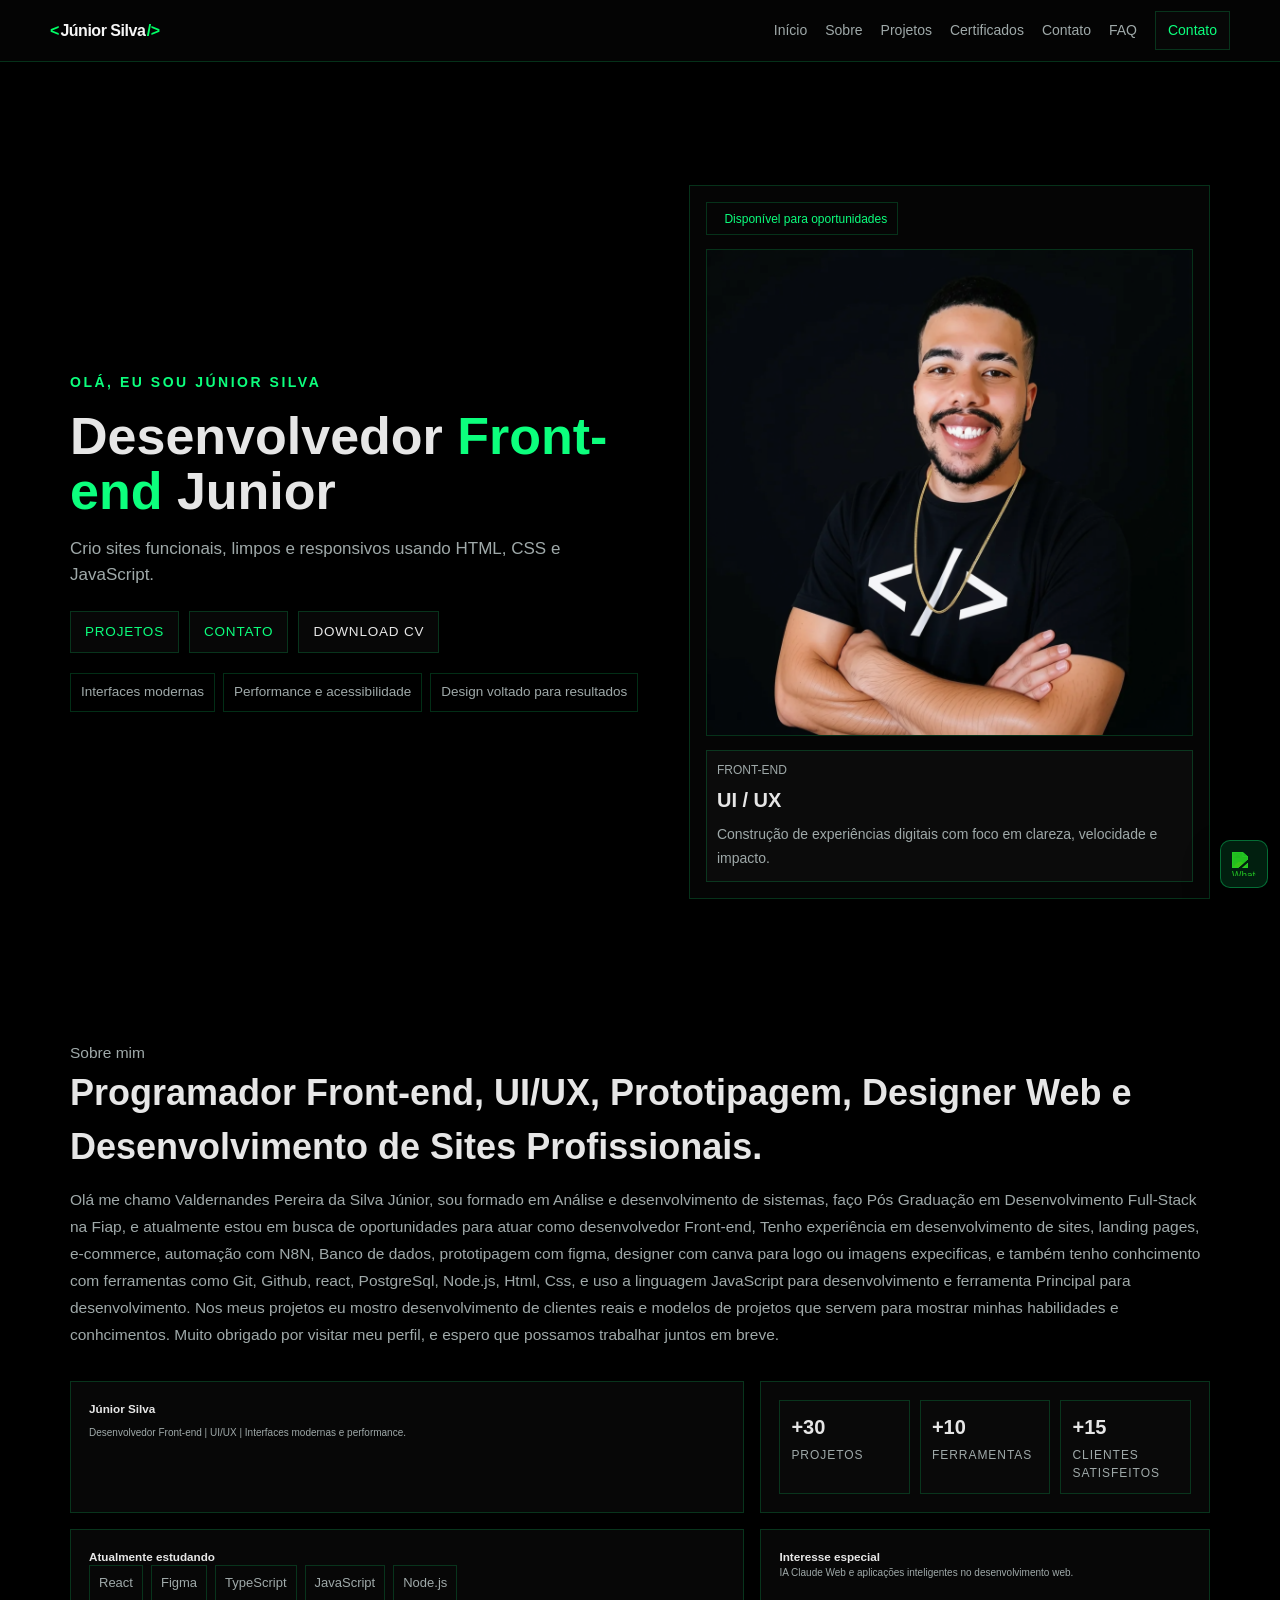
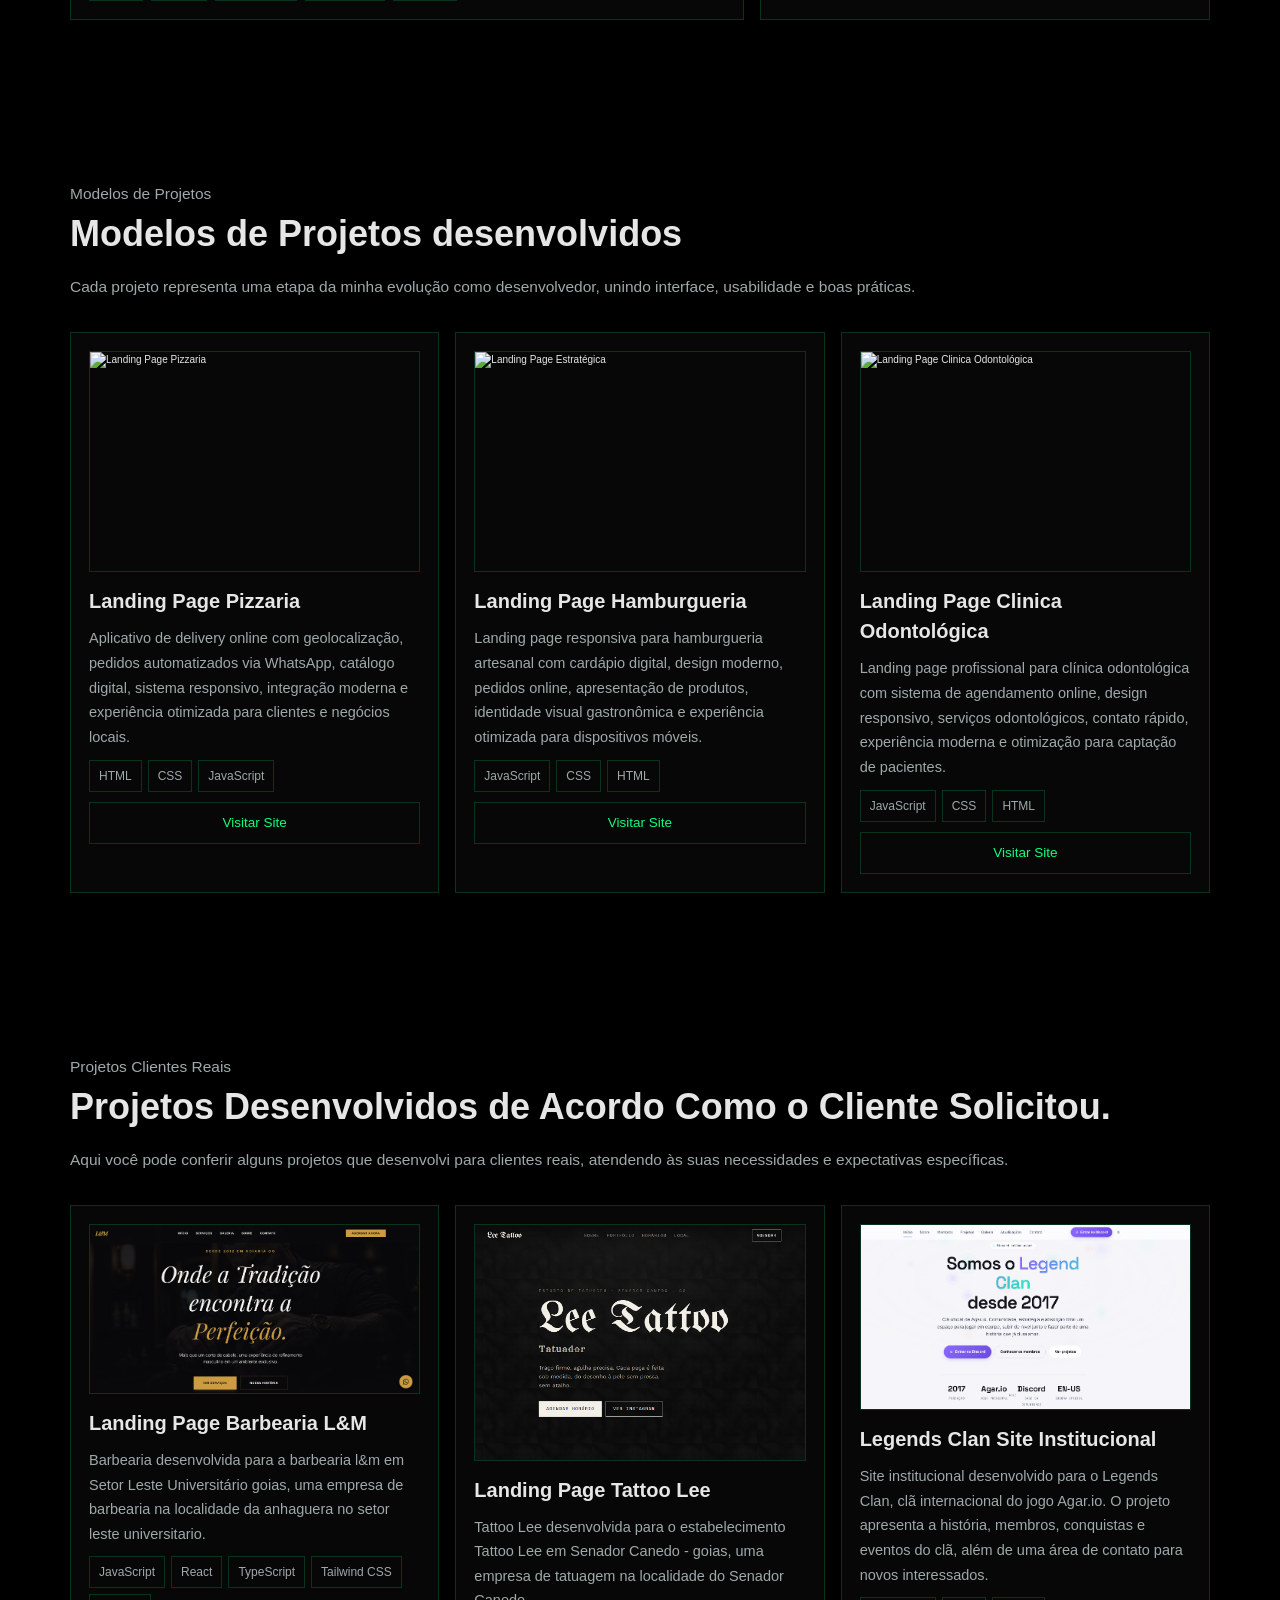
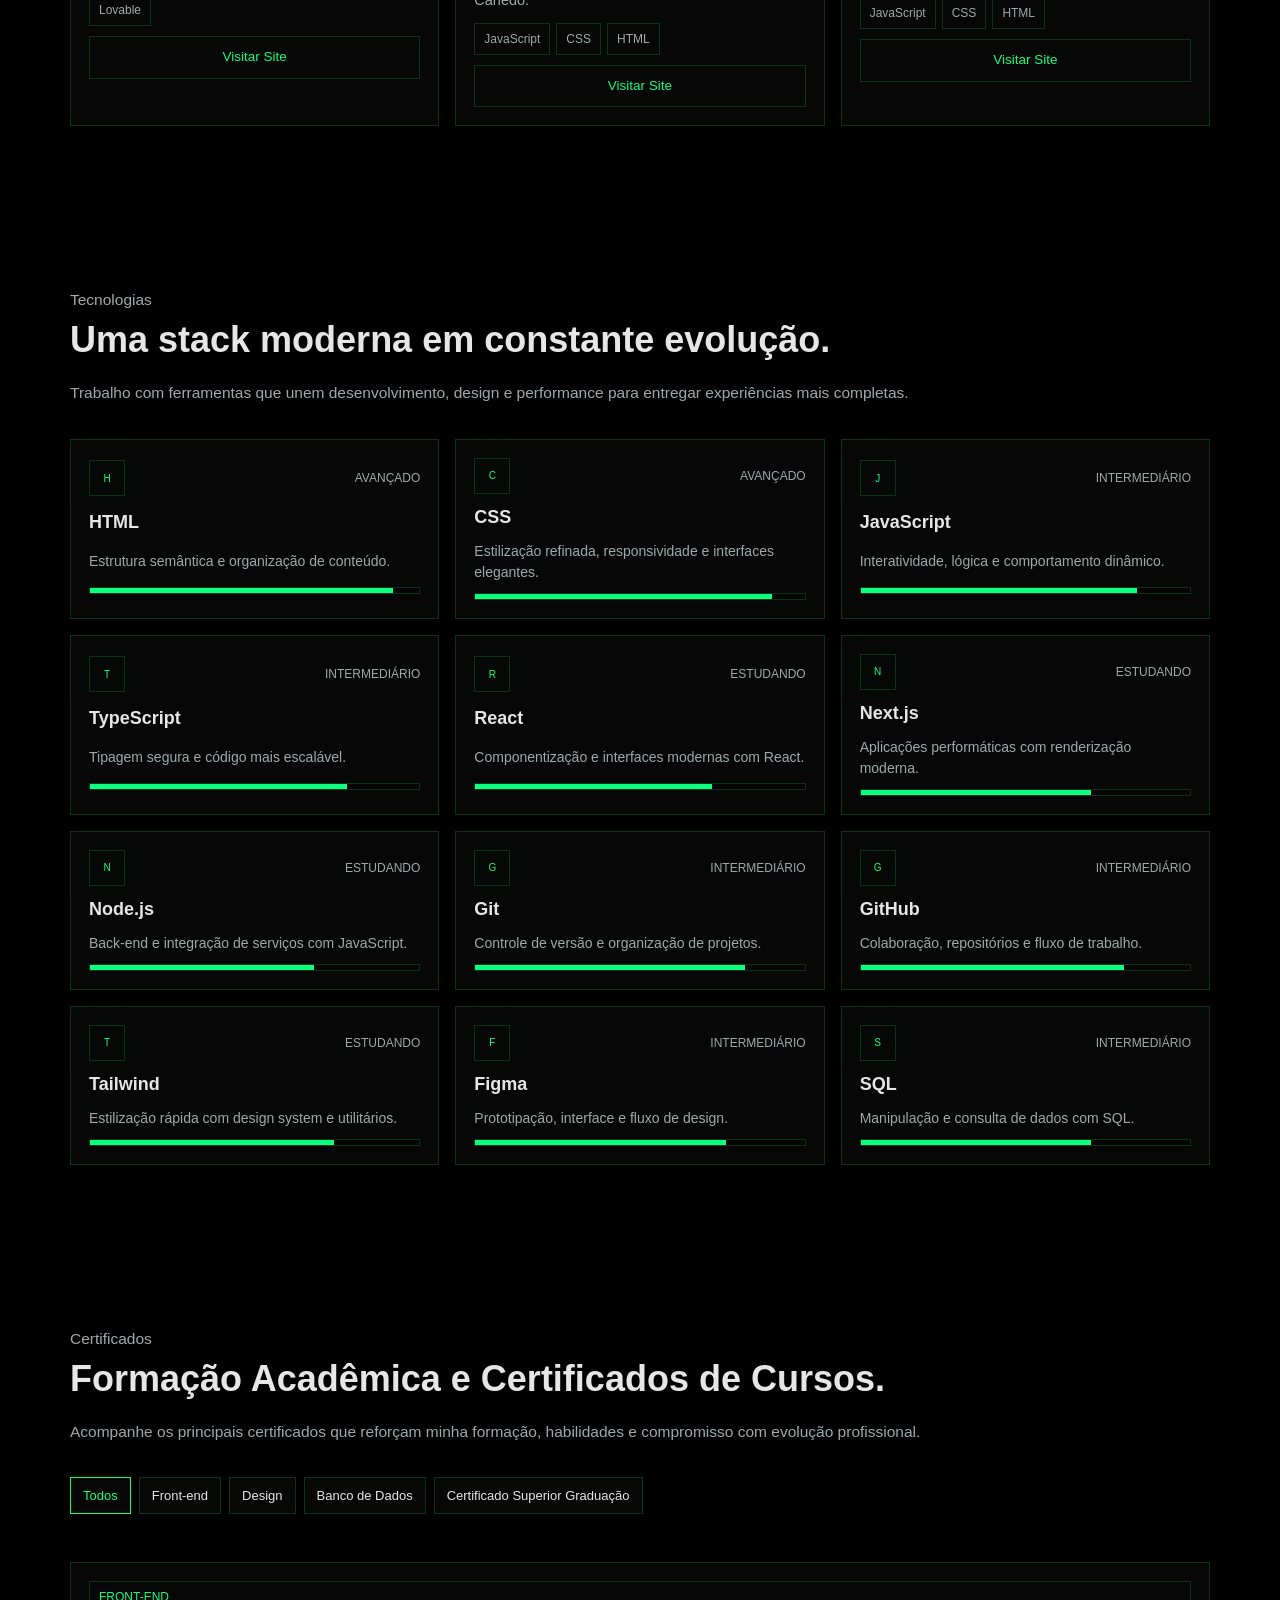
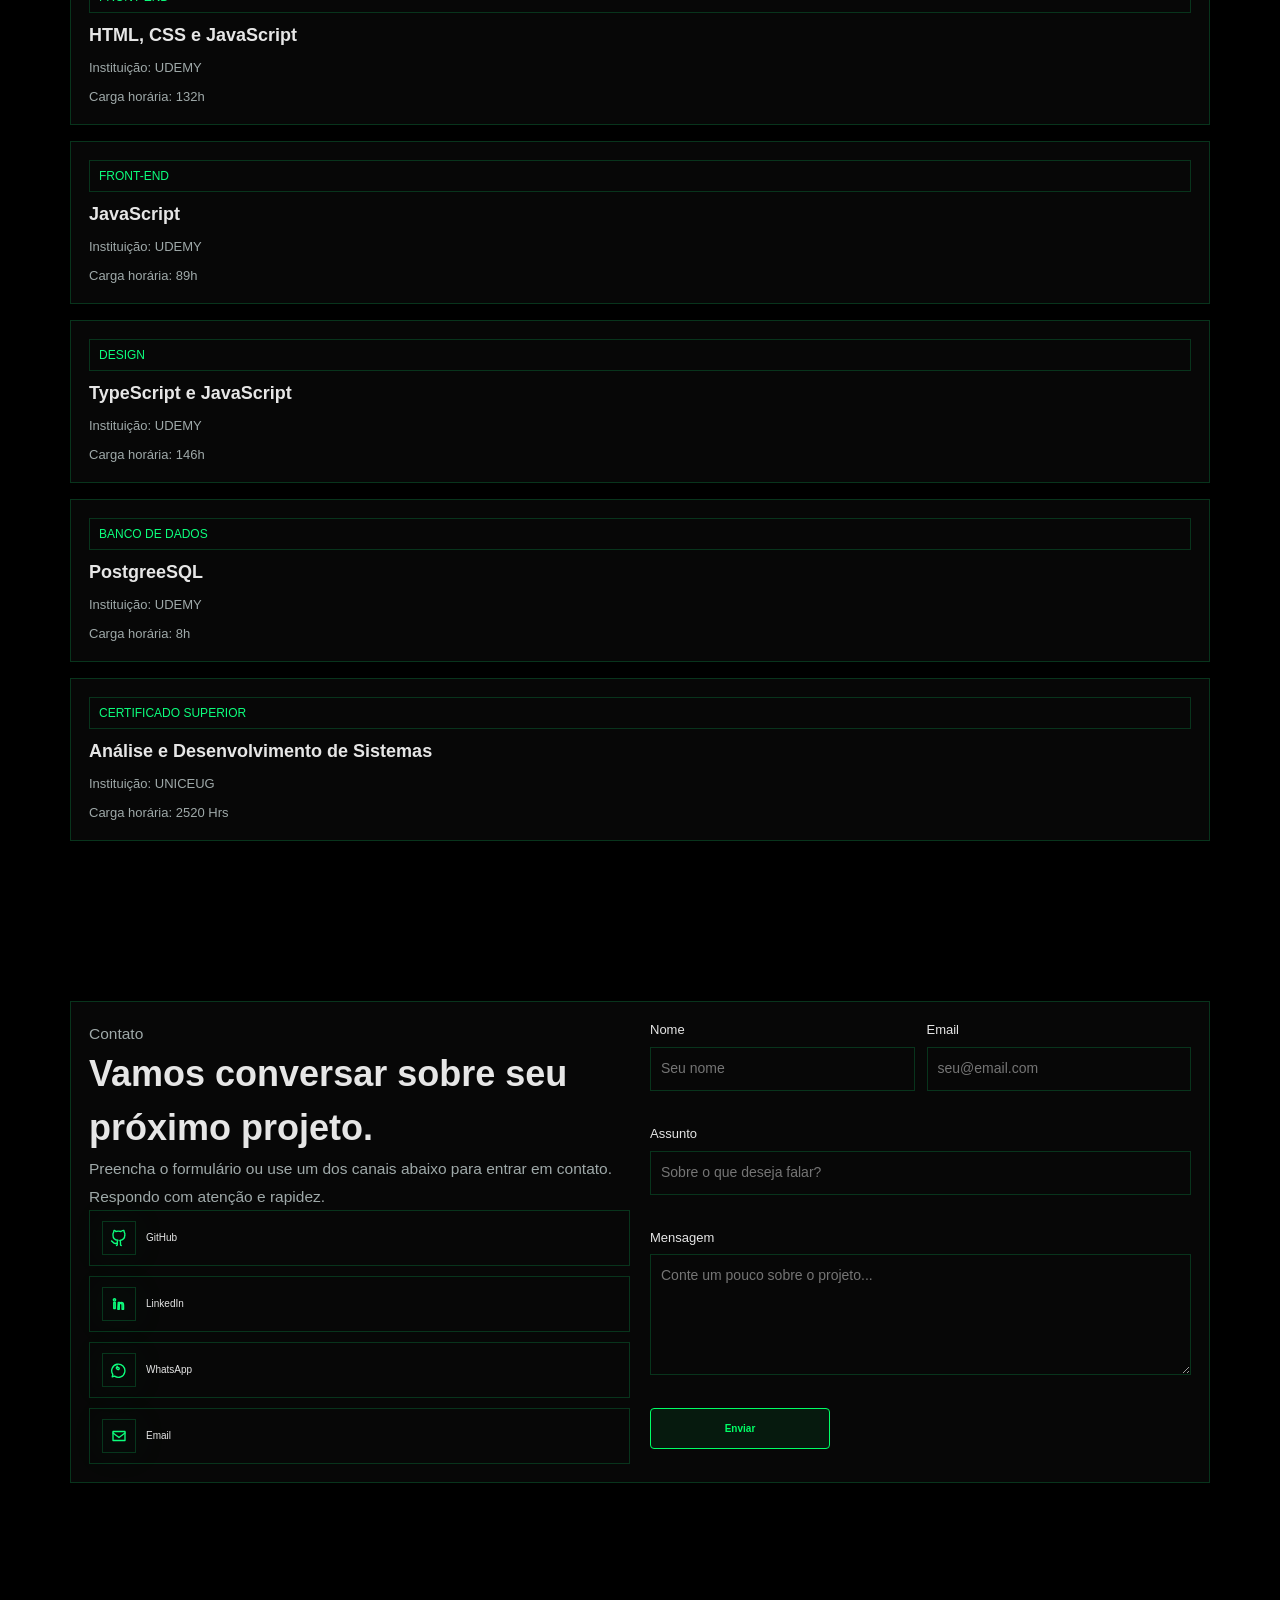
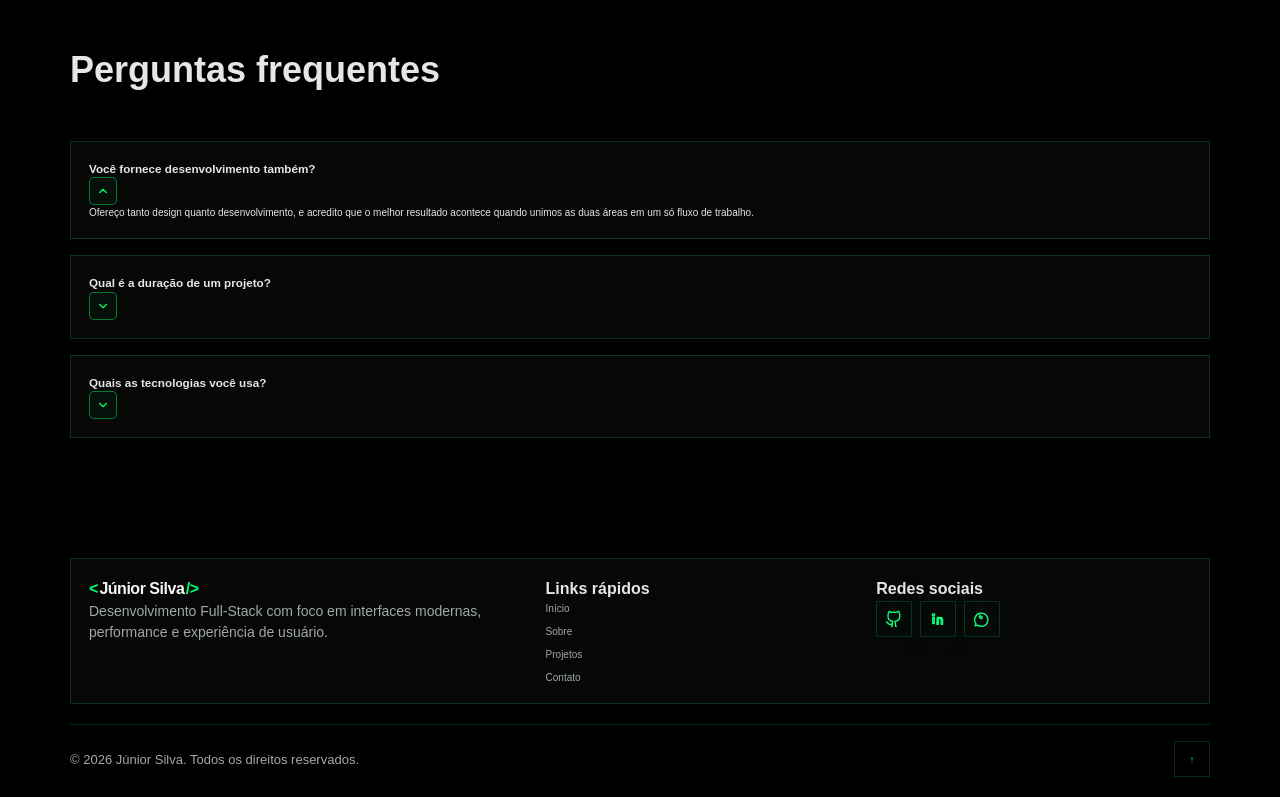
==== commit e8c4acd5: "atualização" ====
--- a/index.html
+++ b/index.html
@@ -8,7 +8,7 @@
 
     <meta
       name="description"
-      content="Portfólio de Júnior Silva, desenvolvedor Full-Stack especializado em HTML, CSS e JavaScript."
+      content="Portfólio de Júnior Silva, desenvolvedor Front-end especializado em HTML, CSS e JavaScript."
     />
 
     <meta name="author" content="Júnior Silva" />
@@ -18,18 +18,18 @@
     <meta property="og:type" content="website" />
     <meta
       property="og:title"
-      content="Júnior Silva | Desenvolvedor Full-Stack"
+      content="Júnior Silva | Desenvolvedor Front-end"
     />
     <meta
       property="og:description"
-      content="Portfólio de Júnior Silva, desenvolvedor Full-Stack especializado em HTML, CSS e JavaScript."
+      content="Portfólio de Júnior Silva, desenvolvedor Front-end especializado em HTML, CSS e JavaScript."
     />
 
     <link rel="stylesheet" href="assets/css/style.css" />
 
     <link rel="icon" href="assets/image/logo-page.svg" type="image/svg+xml" />
 
-    <title>Júnior Silva | Desenvolvedor Full-Stack</title>
+    <title>Júnior Silva | Desenvolvedor Front-end</title>
   </head>
   ```
 
@@ -77,7 +77,7 @@
             <div class="hero-content reveal-on-load">
               <p class="hero-eyebrow">Olá, eu sou Júnior Silva</p>
               <h1>
-                Desenvolvedor <span class="text-accent">Full-Stack</span> Junior
+                Desenvolvedor <span class="text-accent">Front-end</span> Junior
               </h1>
               <p class="hero-subtitle">
                 Crio sites funcionais, limpos e responsivos usando HTML, CSS e
@@ -87,7 +87,7 @@
               <div class="hero-actions">
                 <a class="btn btn-primary" href="#s-projects">Projetos</a>
                 <a class="btn btn-secondary" href="#s-contact">Contato</a>
-                <a class="btn btn-ghost" href="./cv.pdf" download>
+                <a class="btn btn-ghost" href="./cv (3).pdf" download>
                   Download CV
                 </a>
               </div>
@@ -113,7 +113,7 @@
                   decoding="async"
                 />
                 <div class="glass-card__panel">
-                  <span>Full-Stack</span>
+                  <span>Front-end</span>
                   <strong>UI / UX</strong>
                   <p>
                     Construção de experiências digitais com foco em clareza,
@@ -131,14 +131,24 @@
           <div class="about-intro reveal-on-load">
             <p class="section-kicker">Sobre mim</p>
             <h2>
-              Construindo interfaces com foco em experiência, evolução e visão
-              prática.
+              Programador Front-end, UI/UX, Prototipagem, Designer Web e
+              Desenvolvimento de Sites Profissionais.
             </h2>
             <p>
-              Sou formado em Análise e Desenvolvimento de Sistemas e atuo com
-              foco em interfaces de alta qualidade, usabilidade e evolução.
-              Acredito em soluções que unem estética, clareza e performance
-              desde o primeiro pixel.
+              Olá me chamo Valdernandes Pereira da Silva Júnior, sou formado em
+              Análise e desenvolvimento de sistemas, faço Pós Graduação em
+              Desenvolvimento Full-Stack na Fiap, e atualmente estou em busca de
+              oportunidades para atuar como desenvolvedor Front-end, Tenho
+              experiência em desenvolvimento de sites, landing pages,
+              e-commerce, automação com N8N, Banco de dados, prototipagem com
+              figma, designer com canva para logo ou imagens expecificas, e
+              também tenho conhcimento com ferramentas como Git, Github, react,
+              PostgreSql, Node.js, Html, Css, e uso a linguagem JavaScript para
+              desenvolvimento e ferramenta Principal para desenvolvimento. Nos
+              meus projetos eu mostro desenvolvimento de clientes reais e
+              modelos de projetos que servem para mostrar minhas habilidades e
+              conhcimentos. Muito obrigado por visitar meu perfil, e espero que
+              possamos trabalhar juntos em breve.
             </p>
           </div>
 
@@ -146,9 +156,9 @@
             <div class="about-card profile-card">
               <!-- <div class="profile-avatar">VJ</div> -->
               <div>
-                <h3>JúniorCode</h3>
+                <h3>Júnior Silva</h3>
                 <p>
-                  Desenvolvedor Full-Stack | UI/UX | Interfaces modernas e
+                  Desenvolvedor Front-end | UI/UX | Interfaces modernas e
                   performance.
                 </p>
               </div>
@@ -190,11 +200,12 @@
         </div>
       </section>
 
+      <!-- projetos modelos -->
       <section id="s-projects" class="projects-section">
         <div class="grid-layout">
           <div class="projects-intro">
-            <p class="section-kicker">Projetos Clientes Reais e Modelos</p>
-            <h2>Projetos Desenvolvidos de Acordo Como O Cliente Solicitou.</h2>
+            <p class="section-kicker">Modelos de Projetos</p>
+            <h2>Modelos de Projetos desenvolvidos</h2>
             <p>
               Cada projeto representa uma etapa da minha evolução como
               desenvolvedor, unindo interface, usabilidade e boas práticas.
@@ -286,7 +297,7 @@
               </div>
             </article>
 
-            <article class="project-card">
+            <!-- <article class="project-card">
               <div class="project-media">
                 <img
                   src="./assets/image/academiameta.png"
@@ -306,22 +317,22 @@
                   <span>HTML</span>
                 </div>
                 <div class="project-actions">
-                  <!-- <a
+                  <a
                     href="https://github.com/juniordevti/landingpagedentistaviviane"
                     target="_blank"
                     rel="noopener noreferrer"
                     >GitHub</a
-                  > -->
-                  <!-- <a
+                  >
+                <a
                     href="https://clinicaodontologic.netlify.app/"
                     target="_blank"
                     rel="noopener noreferrer"
                   >
                     Visitar Site
-                  </a> -->
-                </div>
-              </div>
-            </article>
+                  </a>
+                </div>
+              </div>
+            </article> -->
 
             <article class="project-card">
               <div class="project-media">
@@ -364,7 +375,8 @@
                 </div>
               </div>
             </article>
-            <article class="project-card">
+            <!-- modelo portfolio-->
+            <!-- <article class="project-card">
               <div class="project-media">
                 <img
                   src="./assets/image/4.png"
@@ -393,12 +405,6 @@
                   <span>PostgreSQL</span>
                 </div>
                 <div class="project-actions">
-                  <!-- <a
-                    href="https://juniorti.vercel.app/"
-                    target="_blank"
-                    rel="noopener noreferrer"
-                    >Acessar</a
-                  > -->
                   <a
                     href="https://juniortiprofissional.netlify.app/"
                     target="_blank"
@@ -408,7 +414,26 @@
                   </a>
                 </div>
               </div>
-            </article>
+            </article> -->
+          </div>
+        </div>
+      </section>
+
+      <!-- projetos Clientes Reais -->
+      <section id="s-projects" class="projects-section">
+        <div class="grid-layout">
+          <div class="projects-intro">
+            <p class="section-kicker">Projetos Clientes Reais</p>
+            <h2>Projetos Desenvolvidos de Acordo Como o Cliente Solicitou.</h2>
+            <p>
+              Aqui você pode conferir alguns projetos que desenvolvi para
+              clientes reais, atendendo às suas necessidades e expectativas
+              específicas.
+            </p>
+          </div>
+
+          <div class="projects-grid">
+            <!-- barbearia -->
             <article class="project-card">
               <div class="project-media">
                 <img
@@ -445,6 +470,7 @@
                 </div>
               </div>
             </article>
+            <!-- tatuagem -->
             <article class="project-card">
               <div class="project-media">
                 <img
@@ -479,6 +505,43 @@
                 </div>
               </div>
             </article>
+            <!-- legends -->
+            <article class="project-card">
+              <div class="project-media">
+                <img
+                  src="./assets/image/legends.png"
+                  alt="Legends Clan Site Institucional Gamer"
+                  loading="lazy"
+                  decoding="async"
+                  width="1200"
+                  height="800"
+                />
+              </div>
+              <div class="project-content">
+                <h3>Legends Clan Site Institucional</h3>
+                <p>
+                  Site institucional desenvolvido para o Legends Clan, clã
+                  internacional do jogo Agar.io. O projeto apresenta a história,
+                  membros, conquistas e eventos do clã, além de uma área de
+                  contato para novos interessados.
+                </p>
+
+                <div class="project-tags">
+                  <span>JavaScript</span>
+                  <span>CSS</span>
+                  <span>HTML</span>
+                </div>
+                <div class="project-actions">
+                  <a
+                    href="https://legends2026.vercel.app/"
+                    target="_blank"
+                    rel="noopener noreferrer"
+                    >Visitar Site</a
+                  >
+                  <!-- <a href="#s-contact">Conversar</a> -->
+                </div>
+              </div>
+            </article>
           </div>
         </div>
       </section>
@@ -526,7 +589,7 @@
             <article class="tech-card">
               <div class="tech-card__top">
                 <div class="tech-icon">J</div>
-                <span class="tech-level">Inte'rmediário</span>
+                <span class="tech-level">Intermediário</span>
               </div>
               <h3 class="tech-name">JavaScript</h3>
               <p class="tech-description">
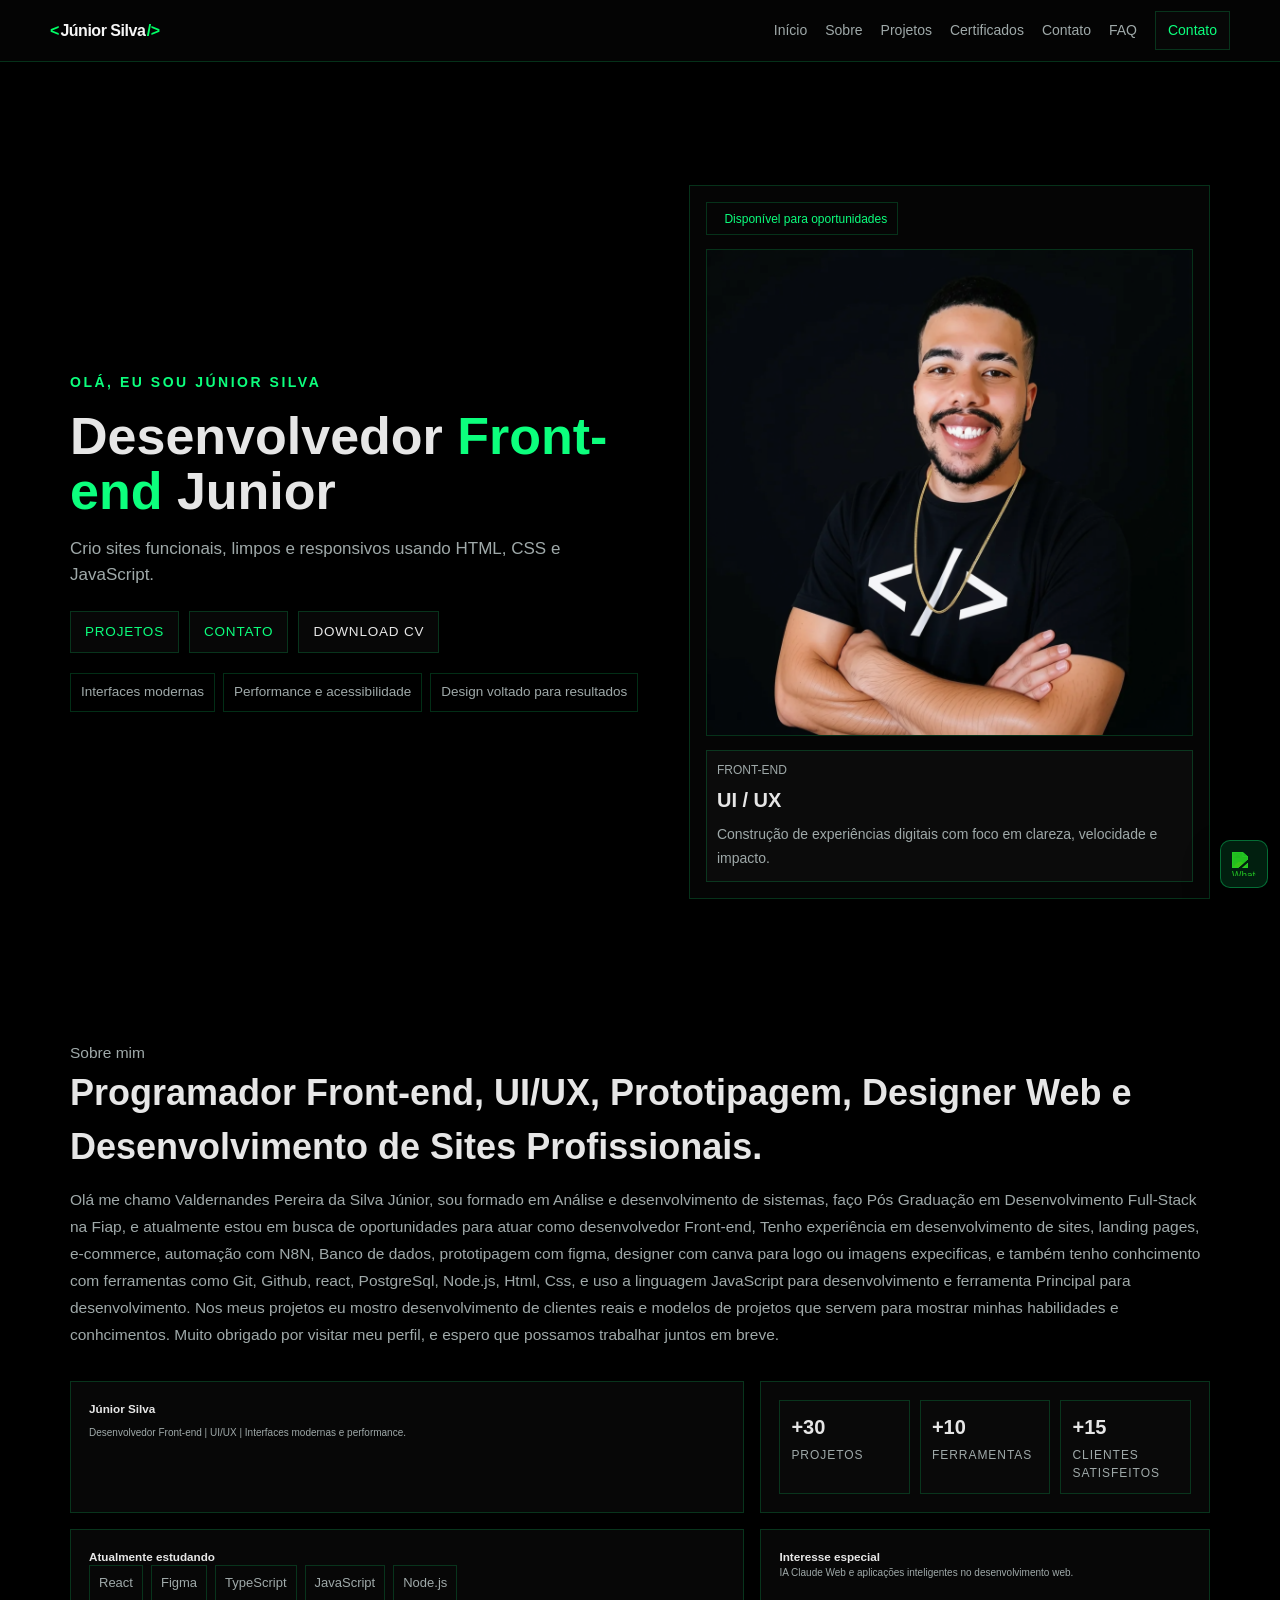
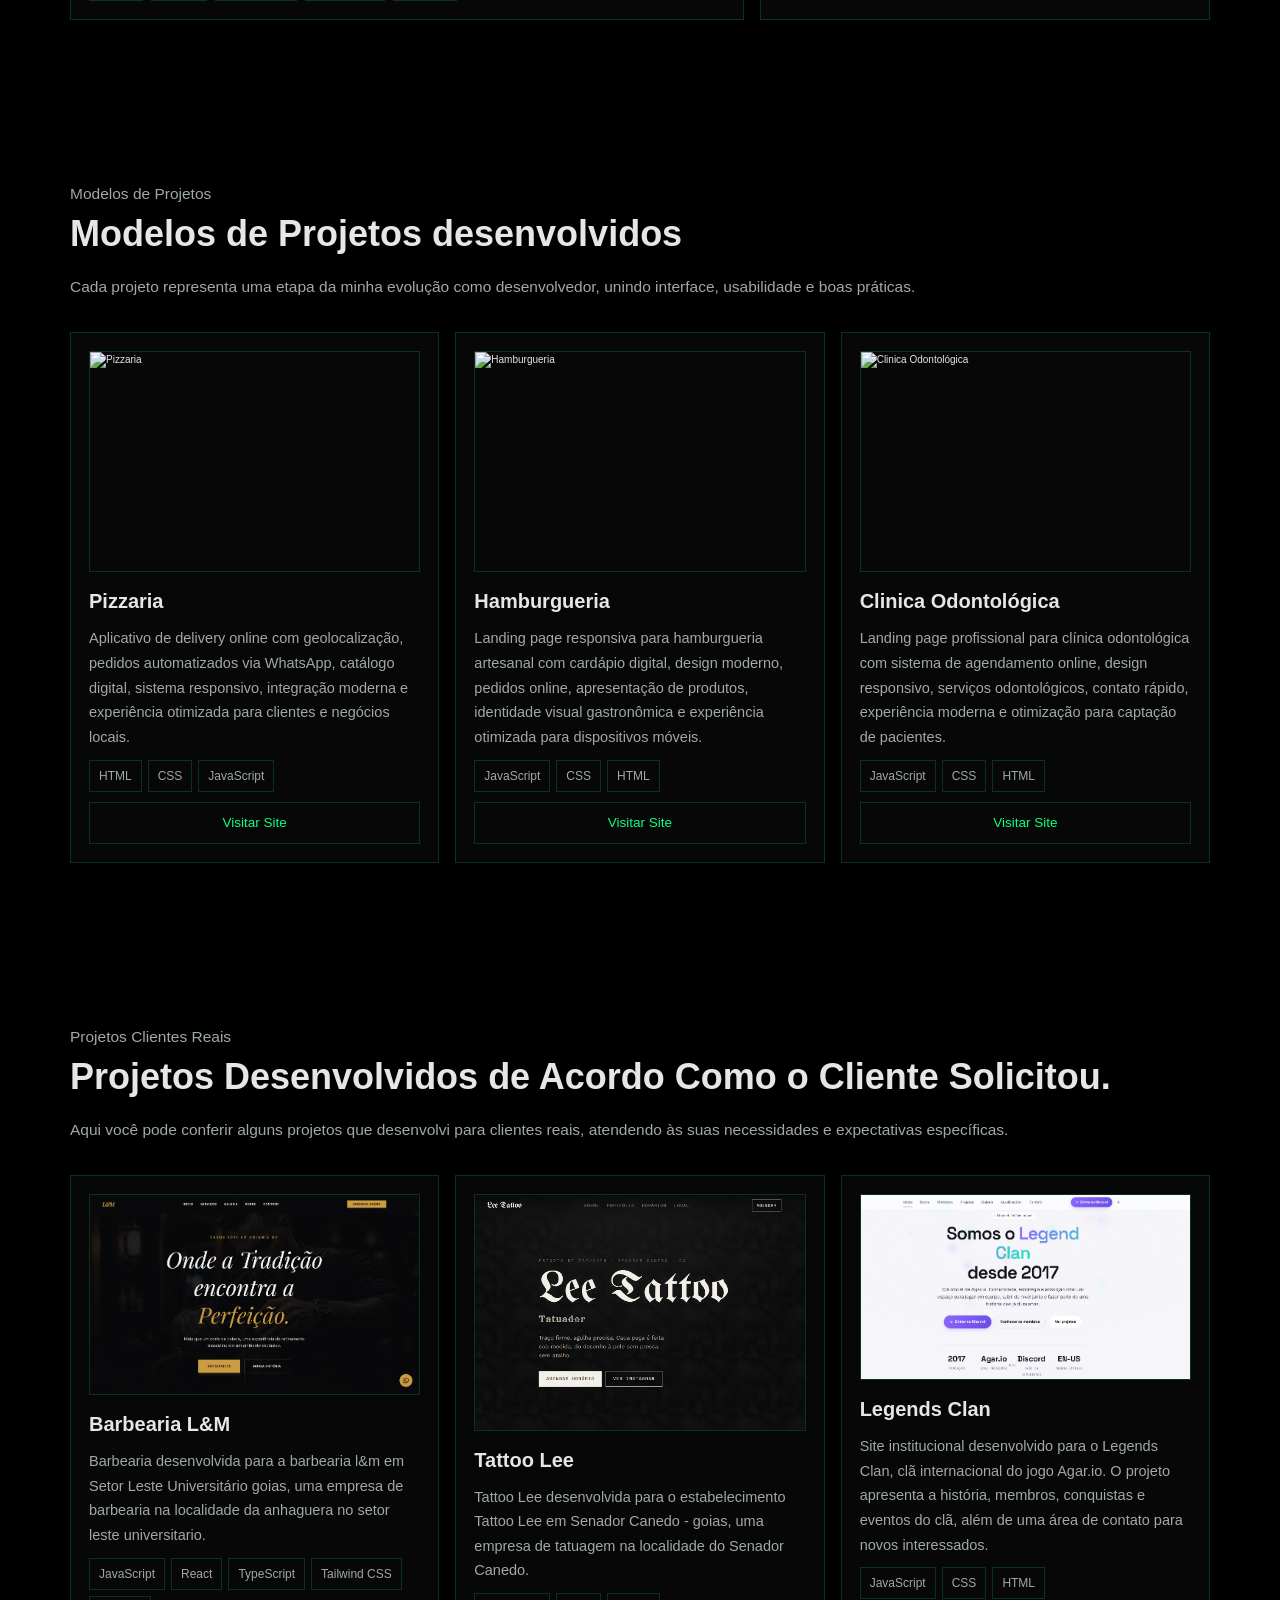
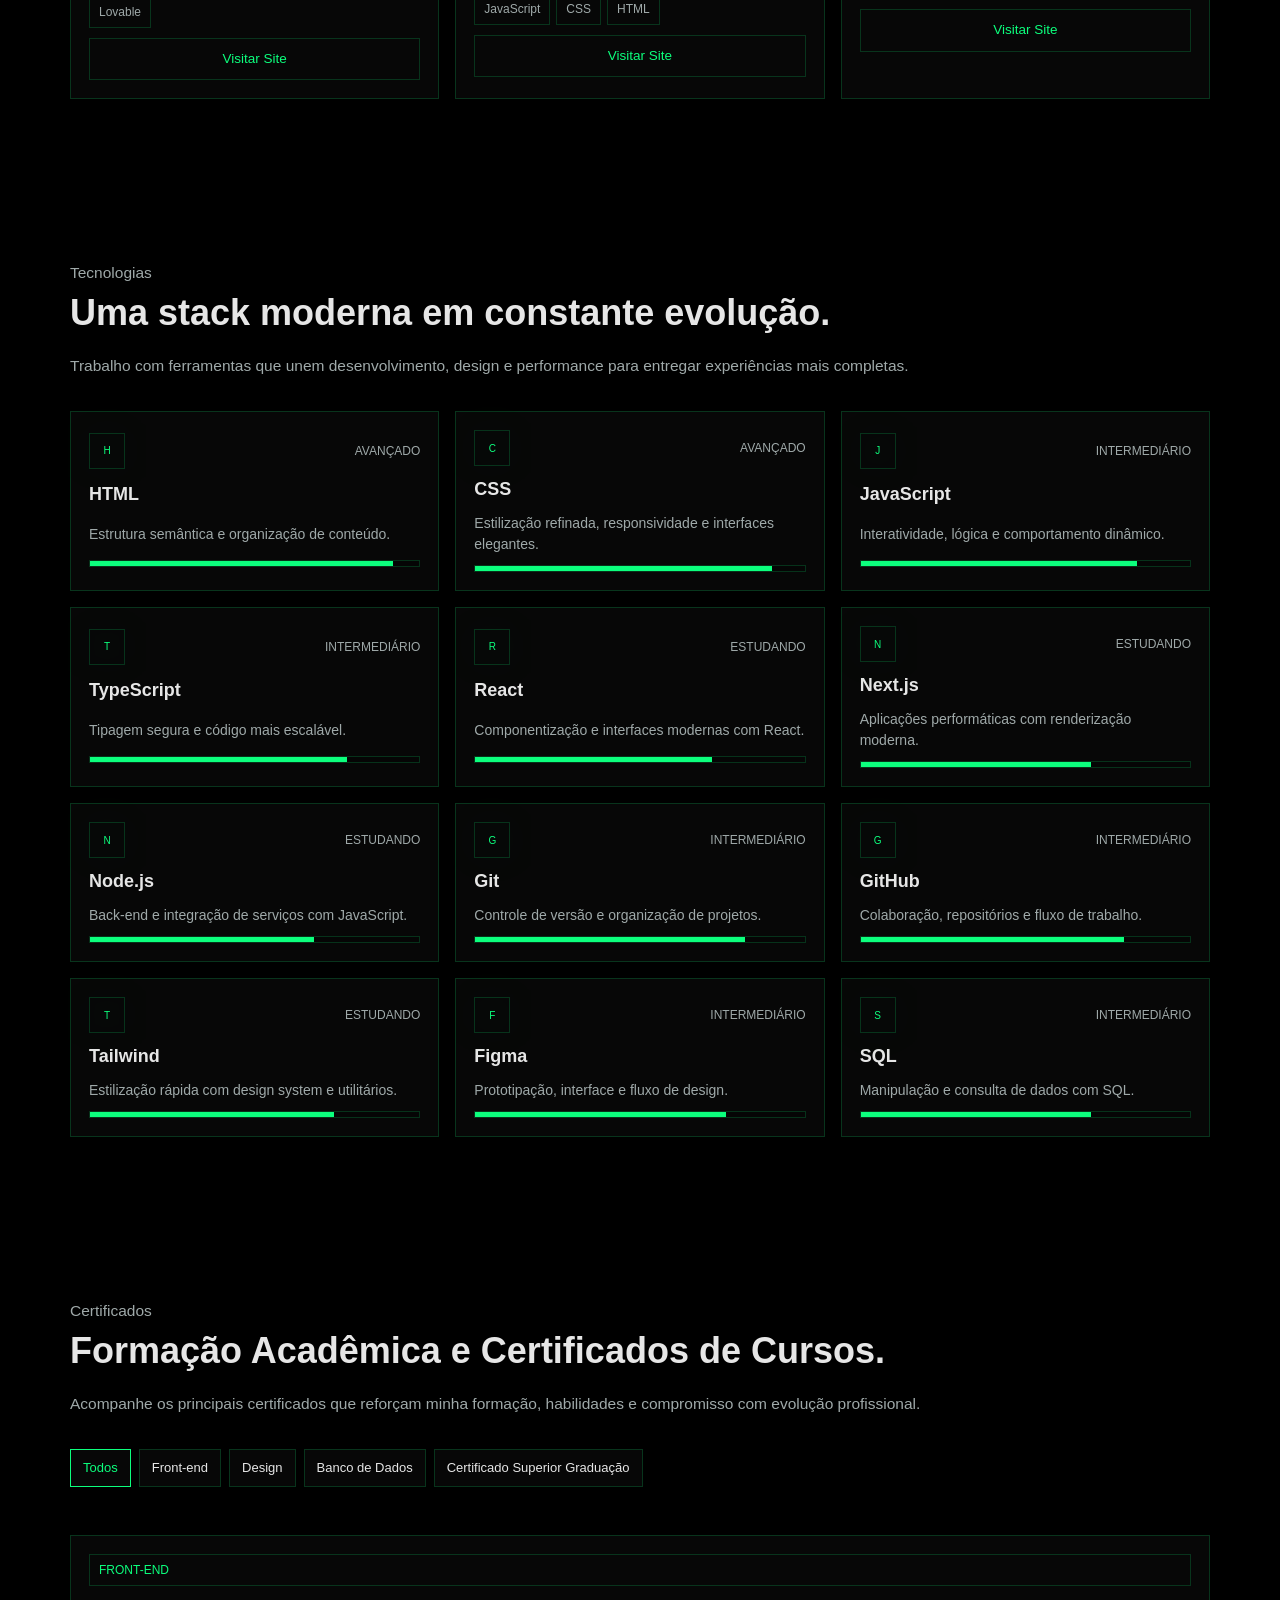
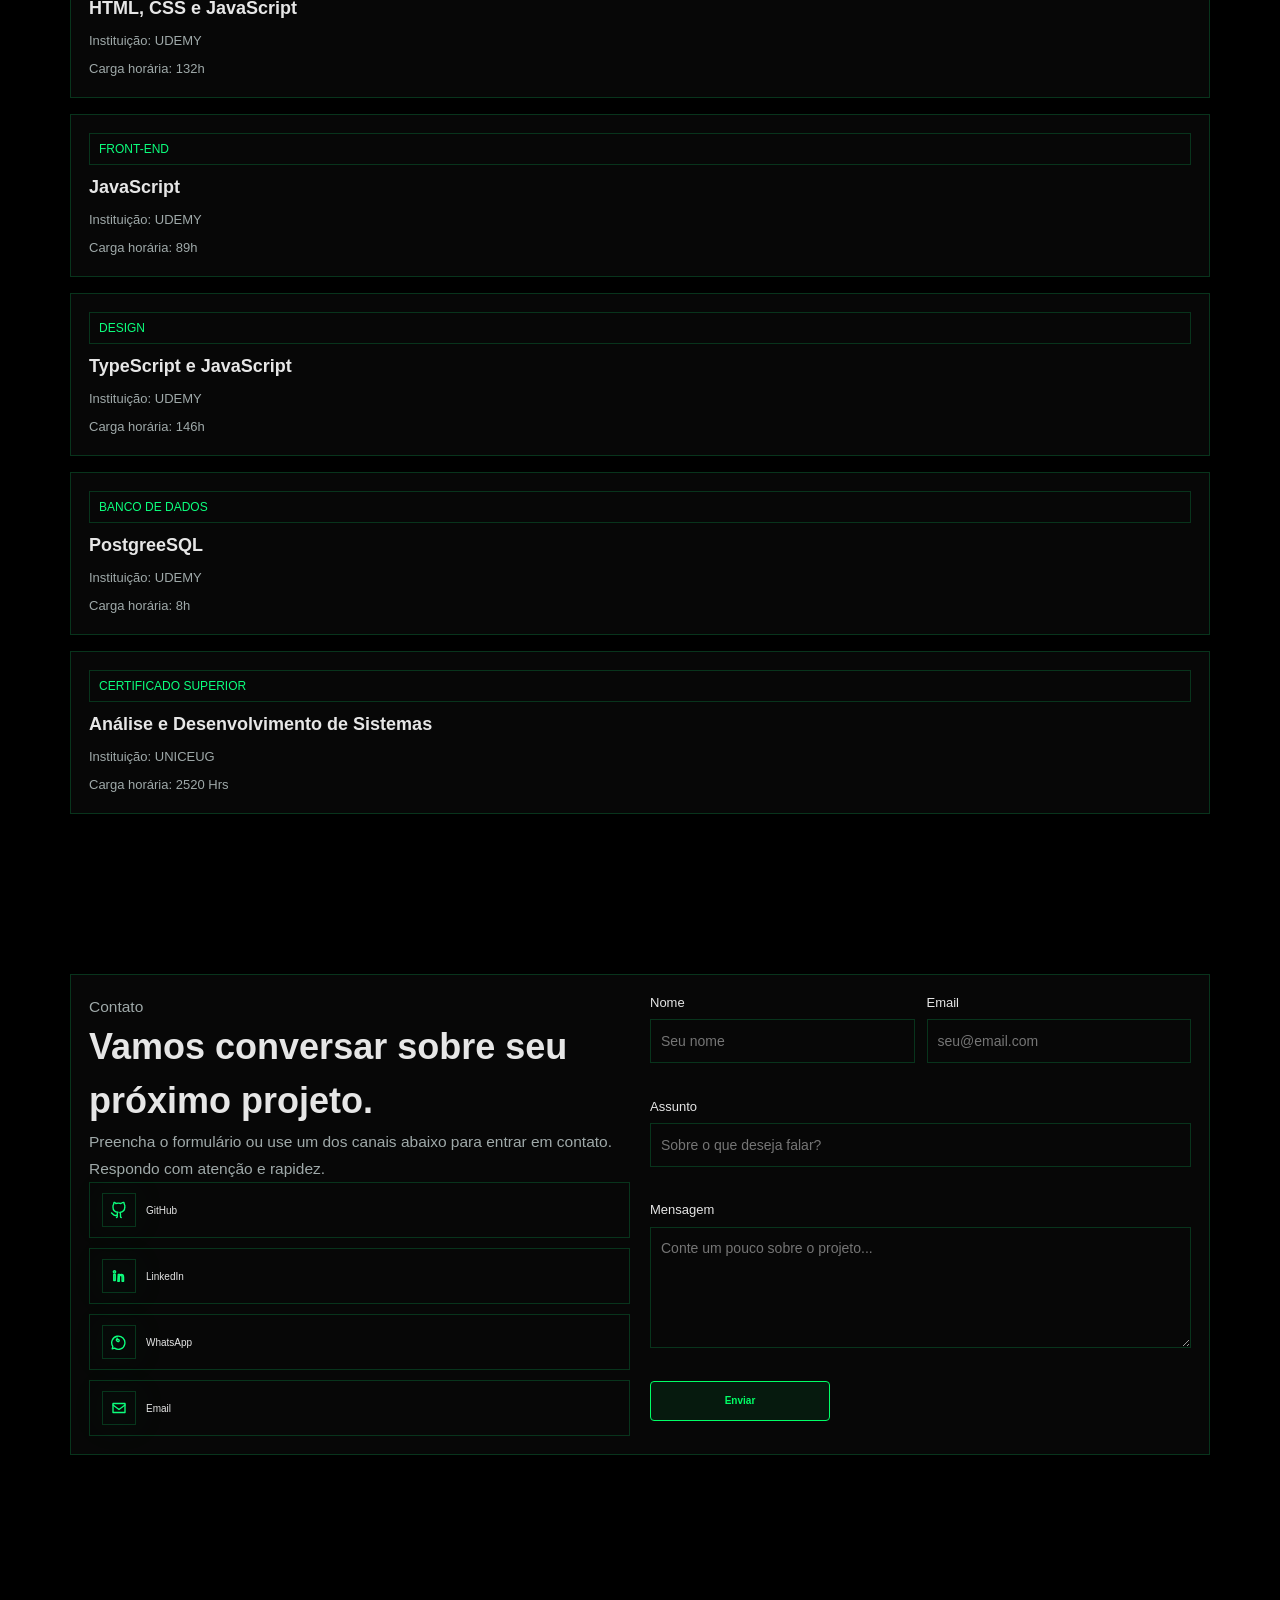
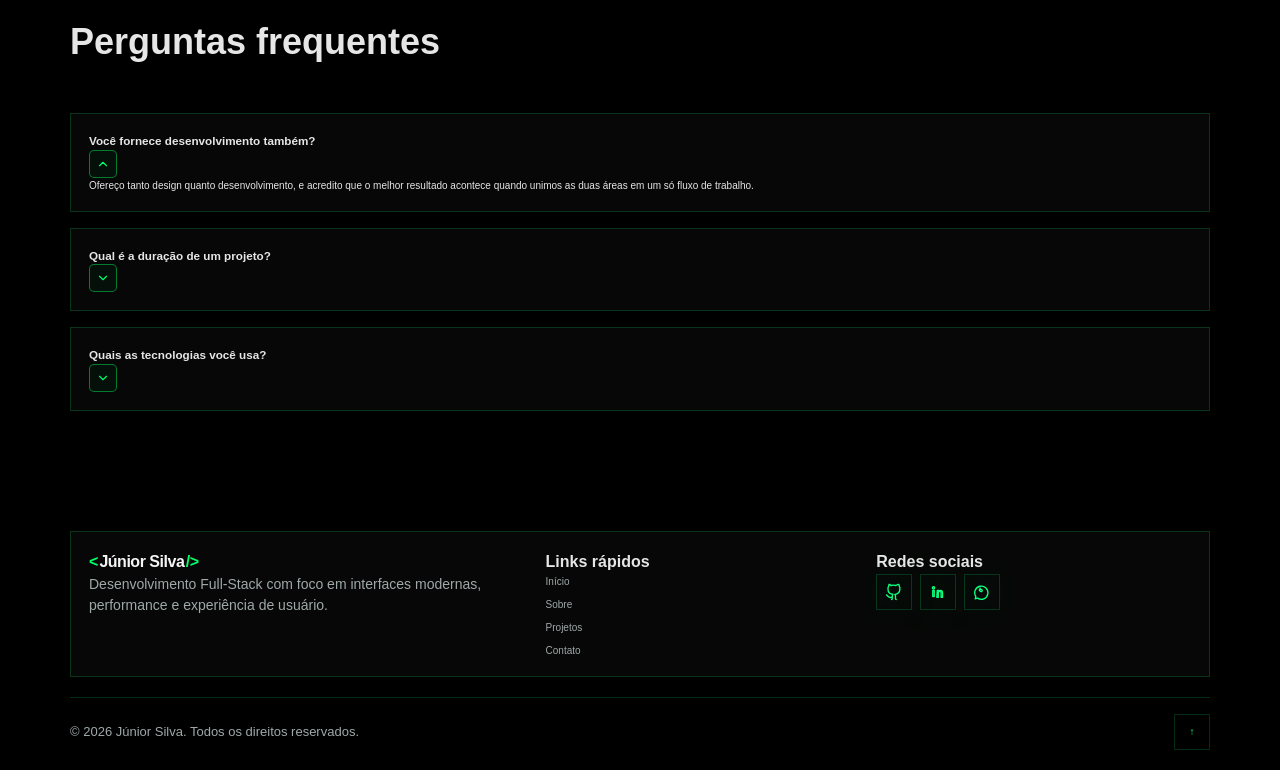
==== commit 0f746f49: "atualização nome dos cards" ====
--- a/index.html
+++ b/index.html
@@ -217,7 +217,7 @@
               <div class="project-media">
                 <img
                   src="./assets/image/1.png"
-                  alt="Landing Page Pizzaria"
+                  alt="Pizzaria"
                   loading="lazy"
                   decoding="async"
                   width="1200"
@@ -225,7 +225,7 @@
                 />
               </div>
               <div class="project-content">
-                <h3>Landing Page Pizzaria</h3>
+                <h3>Pizzaria</h3>
                 <p>
                   Aplicativo de delivery online com geolocalização, pedidos
                   automatizados via WhatsApp, catálogo digital, sistema
@@ -259,7 +259,7 @@
               <div class="project-media">
                 <img
                   src="./assets/image/2.png"
-                  alt="Landing Page Estratégica"
+                  alt="Hamburgueria"
                   loading="lazy"
                   decoding="async"
                   width="1200"
@@ -267,7 +267,7 @@
                 />
               </div>
               <div class="project-content">
-                <h3>Landing Page Hamburgueria</h3>
+                <h3>Hamburgueria</h3>
                 <p>
                   Landing page responsiva para hamburgueria artesanal com
                   cardápio digital, design moderno, pedidos online, apresentação
@@ -338,7 +338,7 @@
               <div class="project-media">
                 <img
                   src="./assets/image/3.png"
-                  alt="Landing Page Clinica Odontológica"
+                  alt="Clinica Odontológica"
                   loading="lazy"
                   decoding="async"
                   width="1200"
@@ -346,7 +346,7 @@
                 />
               </div>
               <div class="project-content">
-                <h3>Landing Page Clinica Odontológica</h3>
+                <h3>Clinica Odontológica</h3>
                 <p>
                   Landing page profissional para clínica odontológica com
                   sistema de agendamento online, design responsivo, serviços
@@ -437,8 +437,8 @@
             <article class="project-card">
               <div class="project-media">
                 <img
-                  src="./assets/image/5.png"
-                  alt="Site Oficial"
+                  src="./assets/image/herobarbearia.png"
+                  alt="Barbearia L&M"
                   loading="lazy"
                   decoding="async"
                   width="1200"
@@ -446,7 +446,7 @@
                 />
               </div>
               <div class="project-content">
-                <h3>Landing Page Barbearia L&M</h3>
+                <h3>Barbearia L&M</h3>
                 <p>
                   Barbearia desenvolvida para a barbearia l&m em Setor Leste
                   Universitário goias, uma empresa de barbearia na localidade da
@@ -475,7 +475,7 @@
               <div class="project-media">
                 <img
                   src="./assets/image/leetattoo.png"
-                  alt="Landing Page Tattoo Lee"
+                  alt="Tattoo Lee"
                   loading="lazy"
                   decoding="async"
                   width="1200"
@@ -483,7 +483,7 @@
                 />
               </div>
               <div class="project-content">
-                <h3>Landing Page Tattoo Lee</h3>
+                <h3>Tattoo Lee</h3>
                 <p>
                   Tattoo Lee desenvolvida para o estabelecimento Tattoo Lee em
                   Senador Canedo - goias, uma empresa de tatuagem na localidade
@@ -510,7 +510,7 @@
               <div class="project-media">
                 <img
                   src="./assets/image/legends.png"
-                  alt="Legends Clan Site Institucional Gamer"
+                  alt="Legends Clan"
                   loading="lazy"
                   decoding="async"
                   width="1200"
@@ -518,7 +518,7 @@
                 />
               </div>
               <div class="project-content">
-                <h3>Legends Clan Site Institucional</h3>
+                <h3>Legends Clan</h3>
                 <p>
                   Site institucional desenvolvido para o Legends Clan, clã
                   internacional do jogo Agar.io. O projeto apresenta a história,
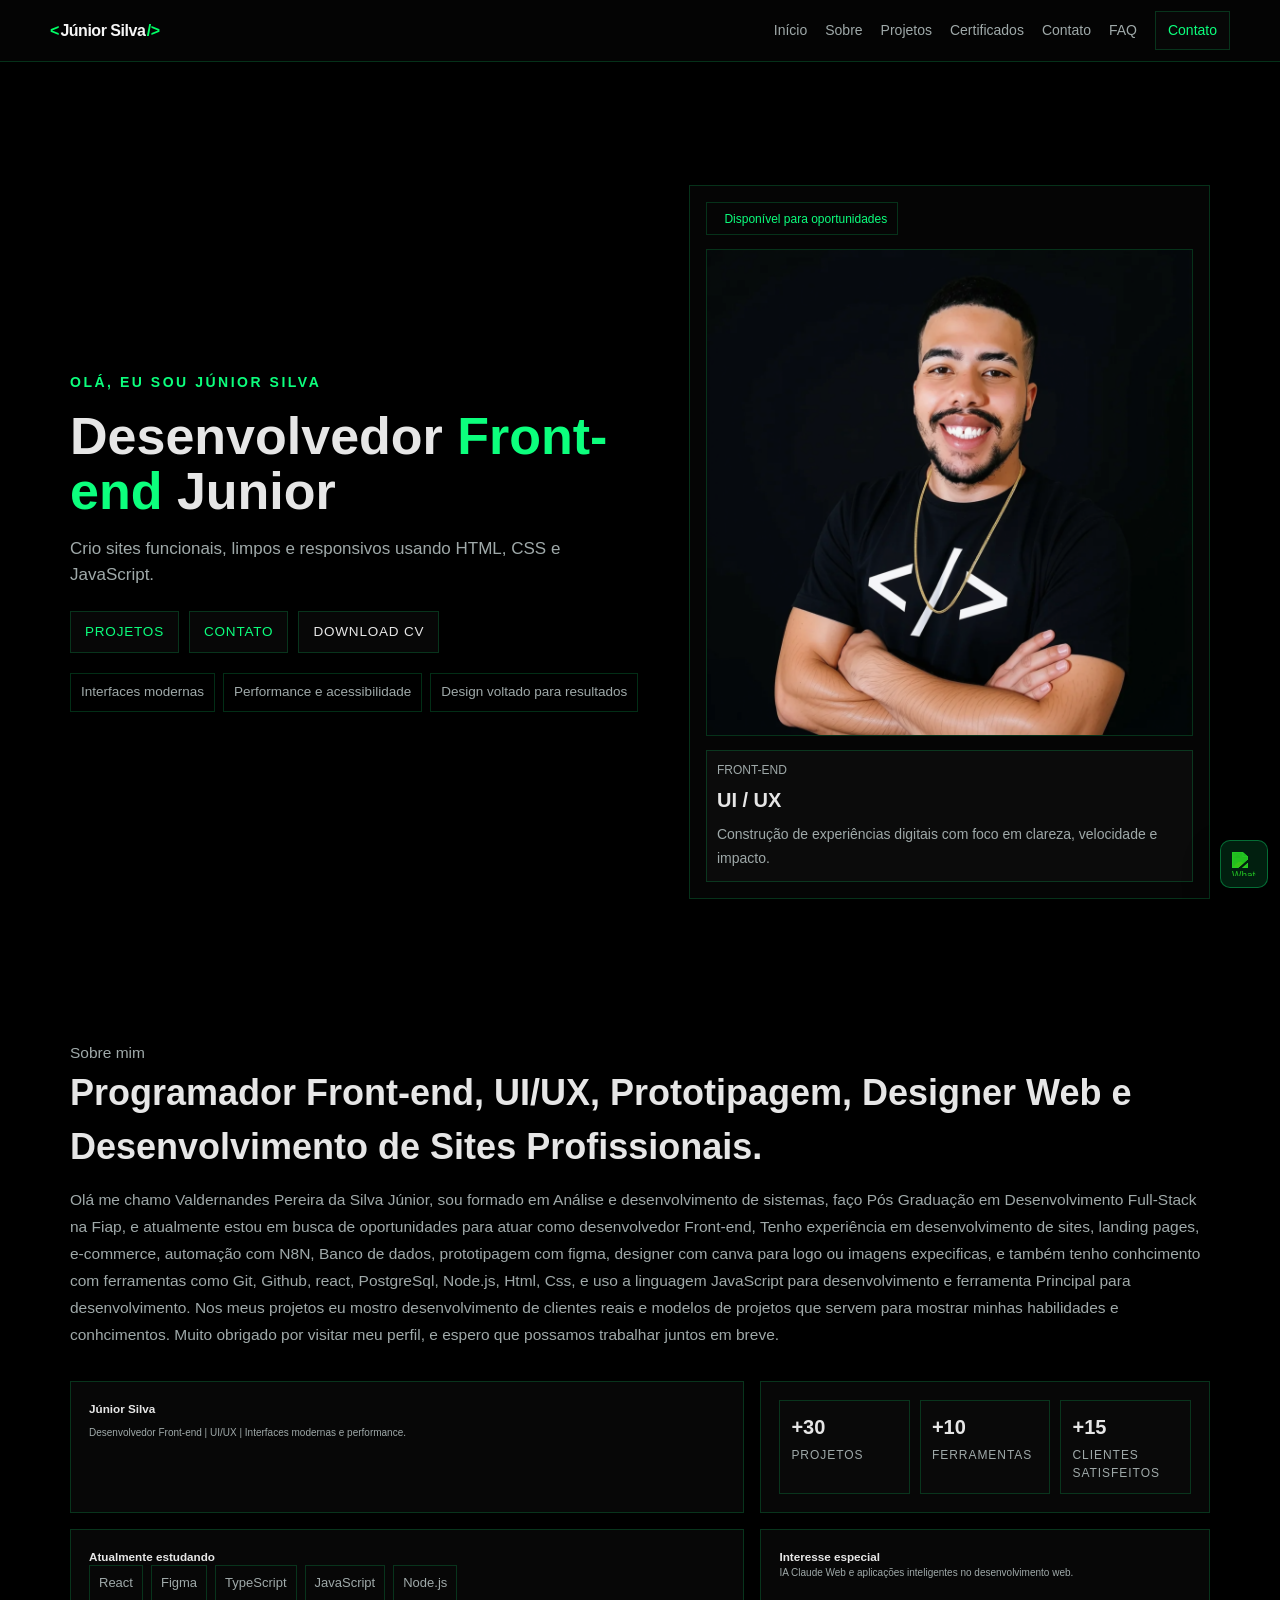
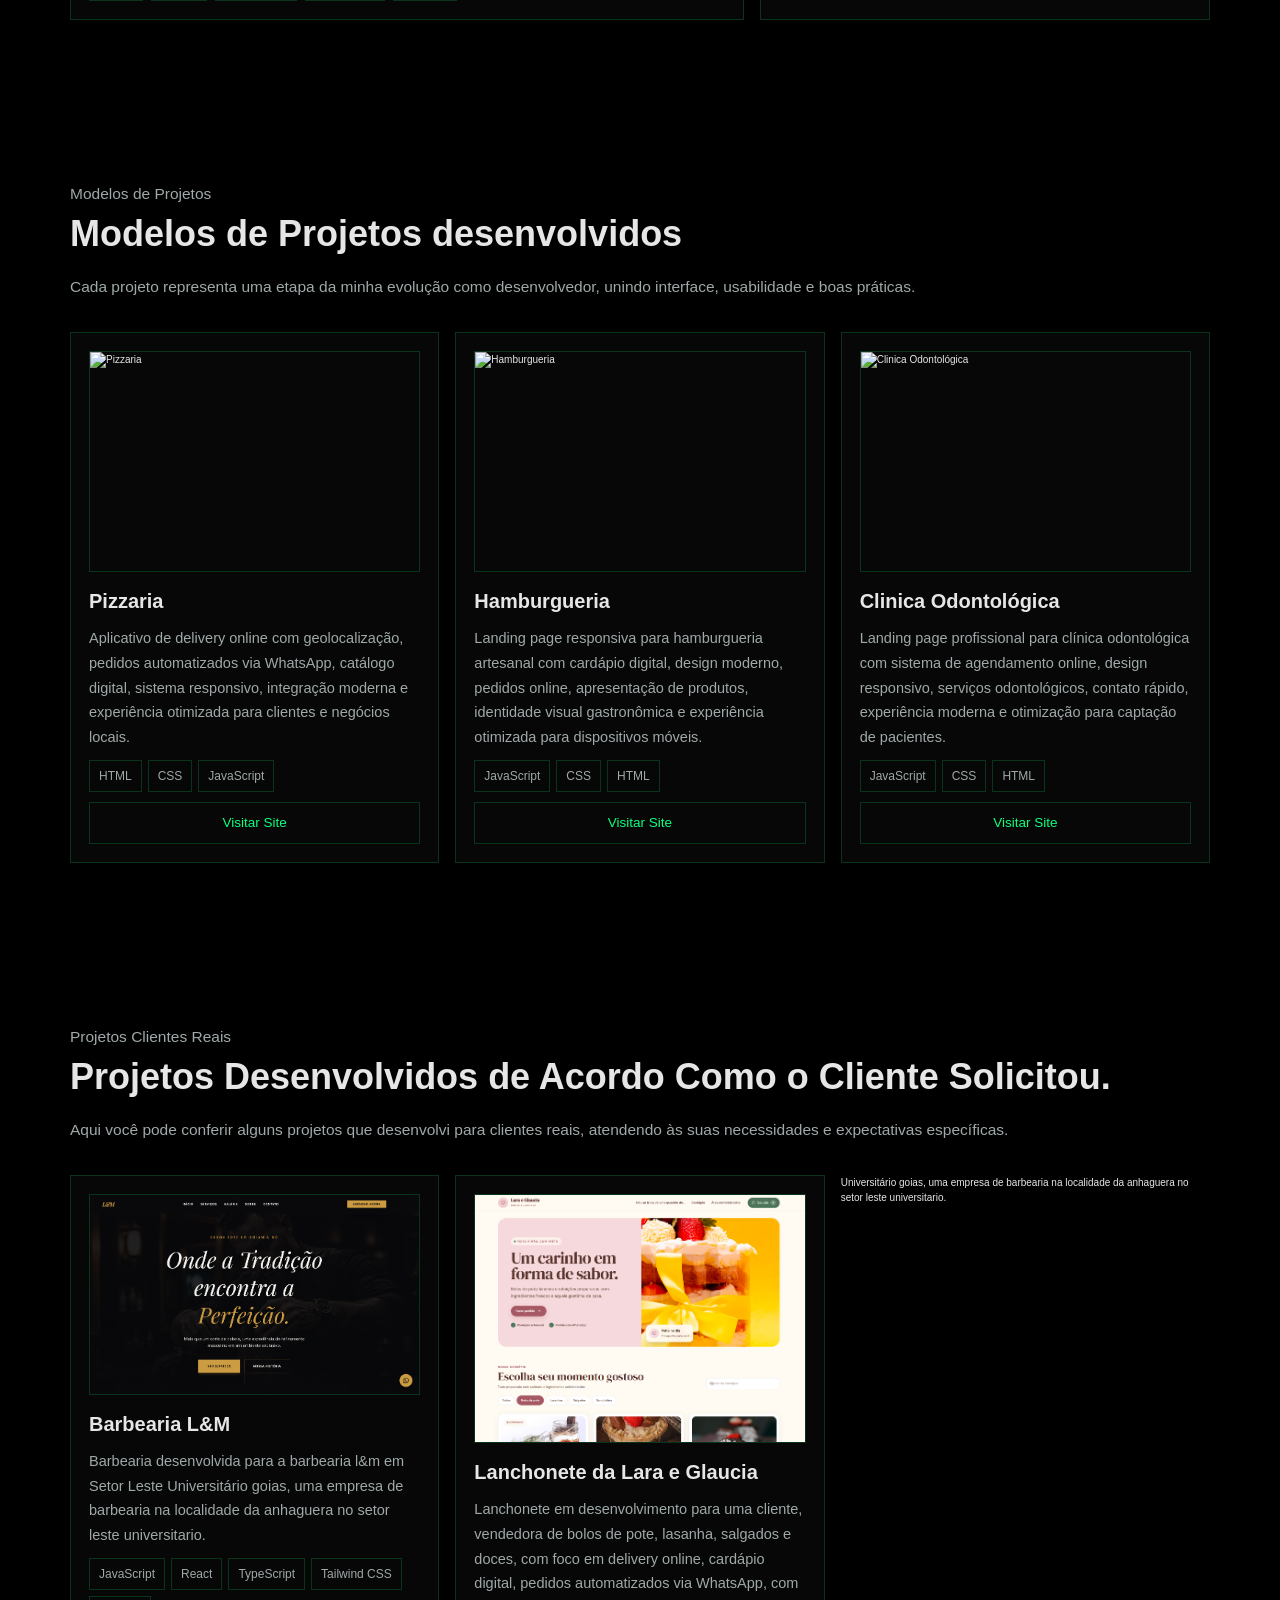
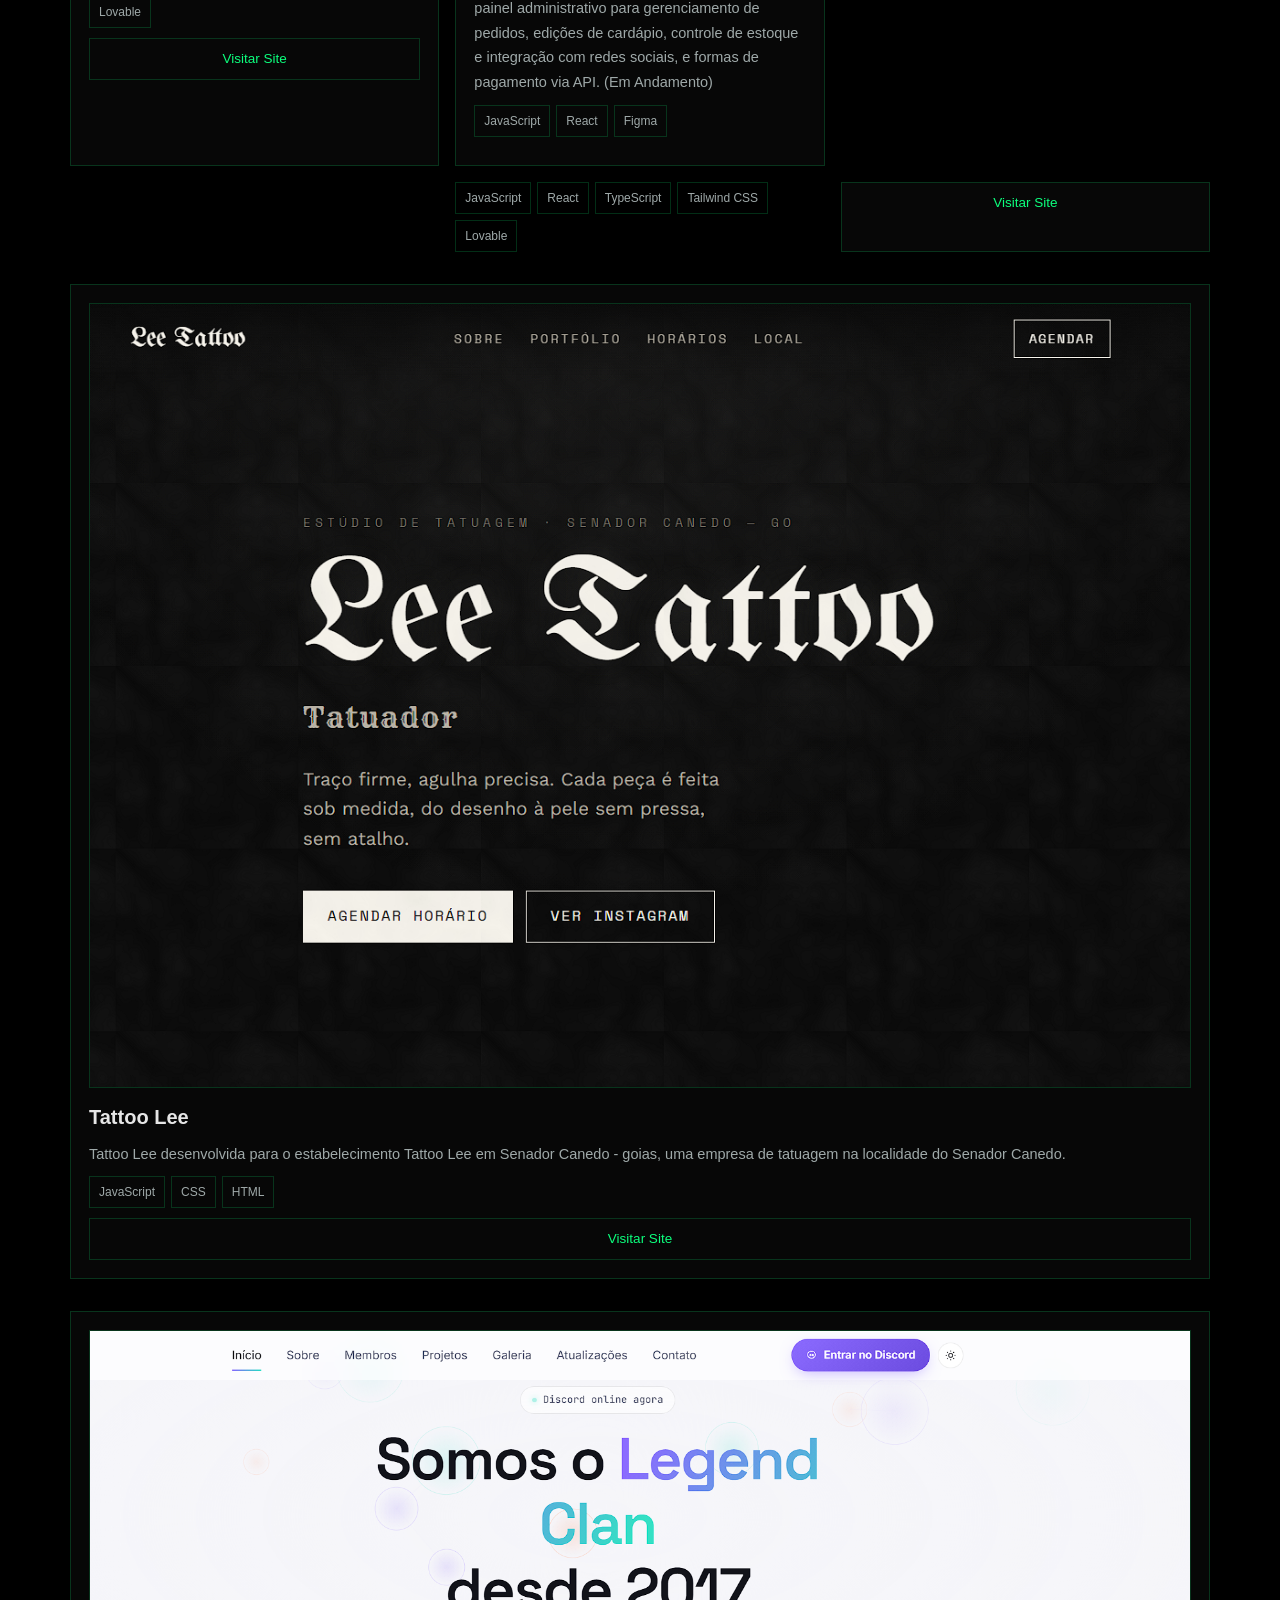
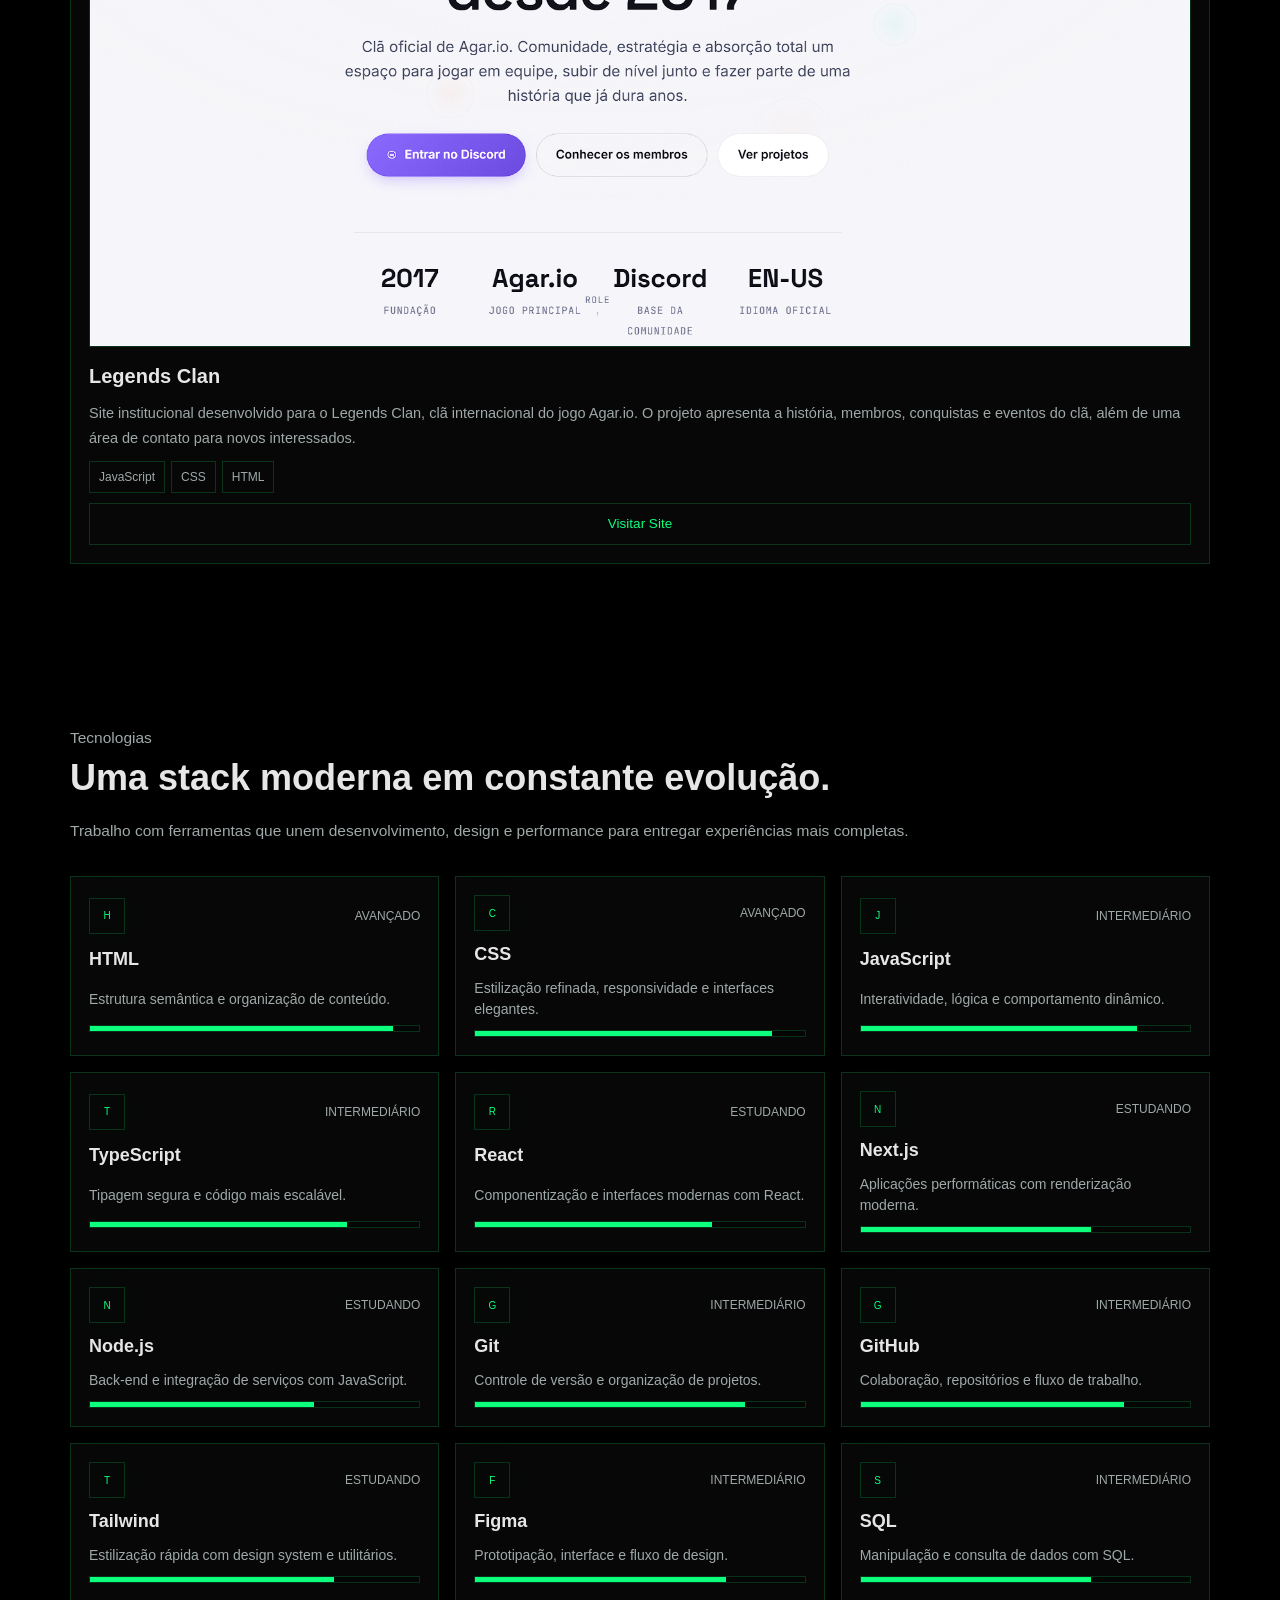
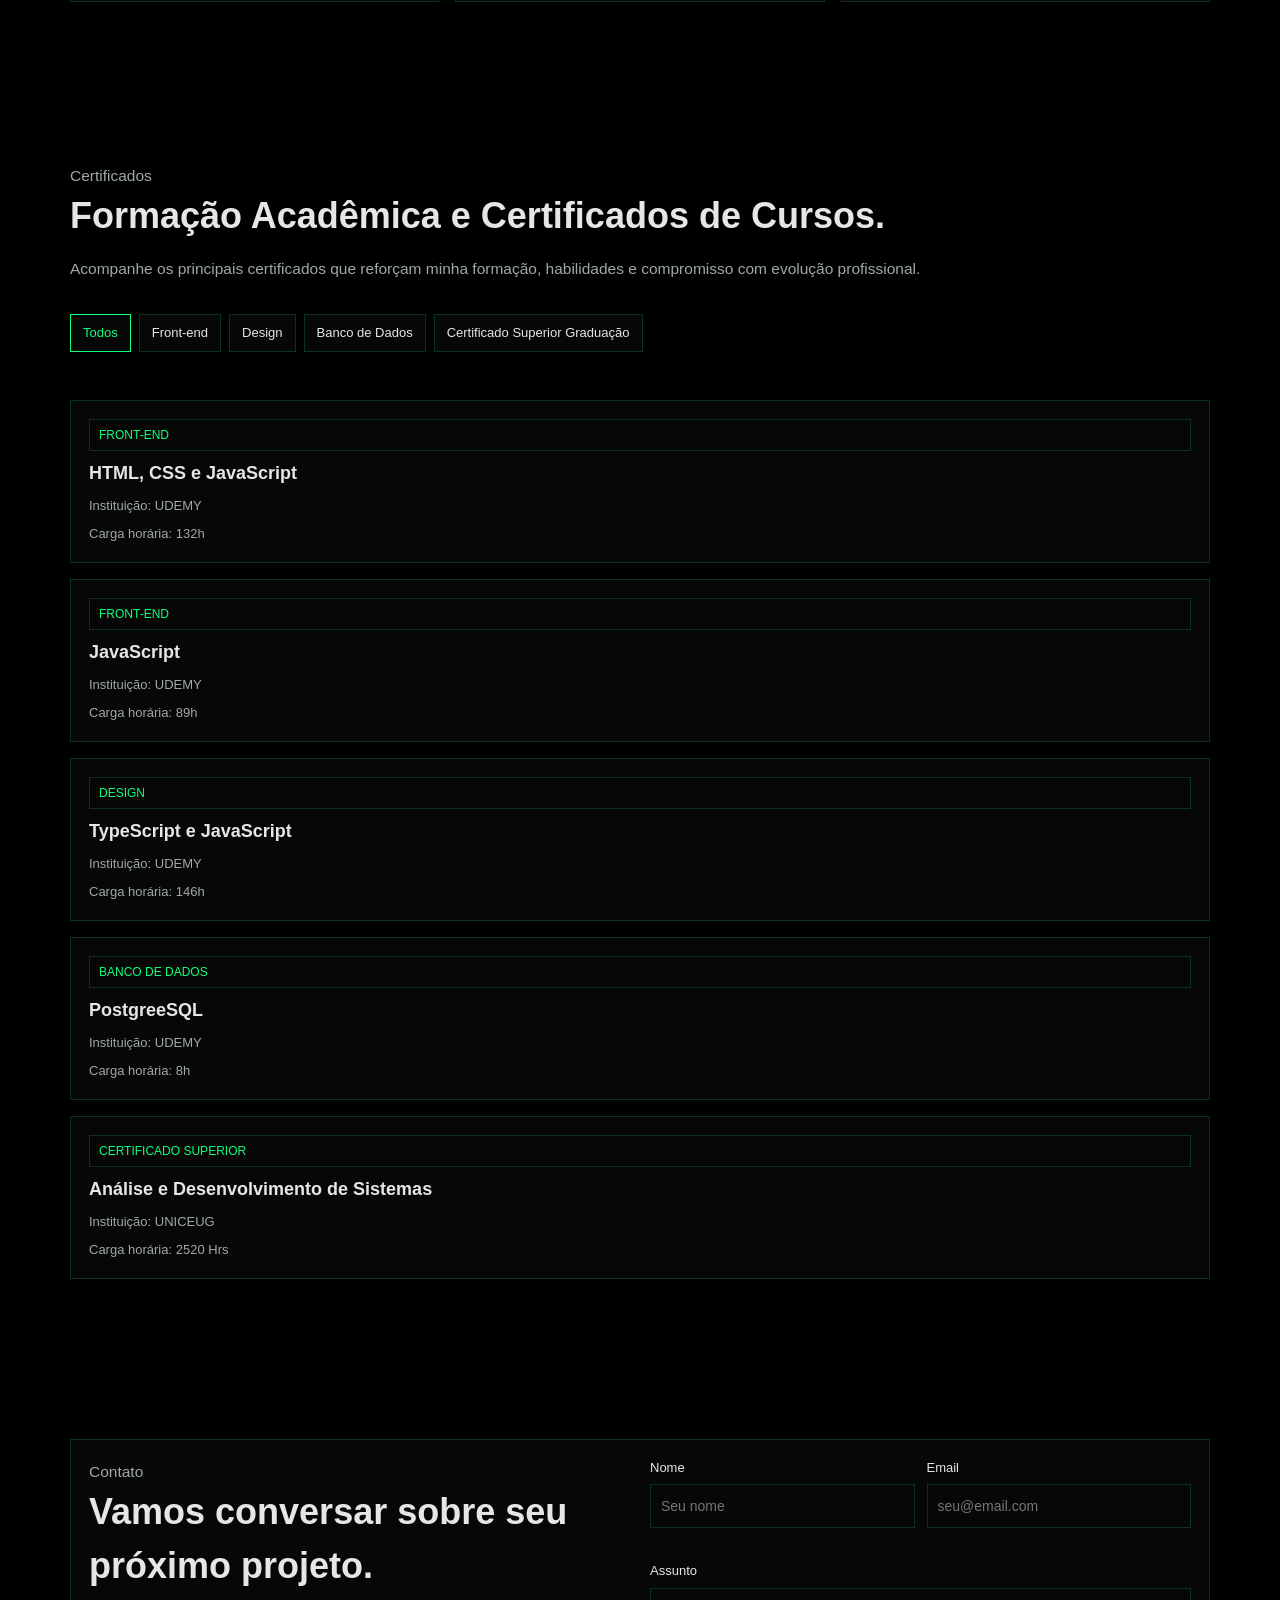
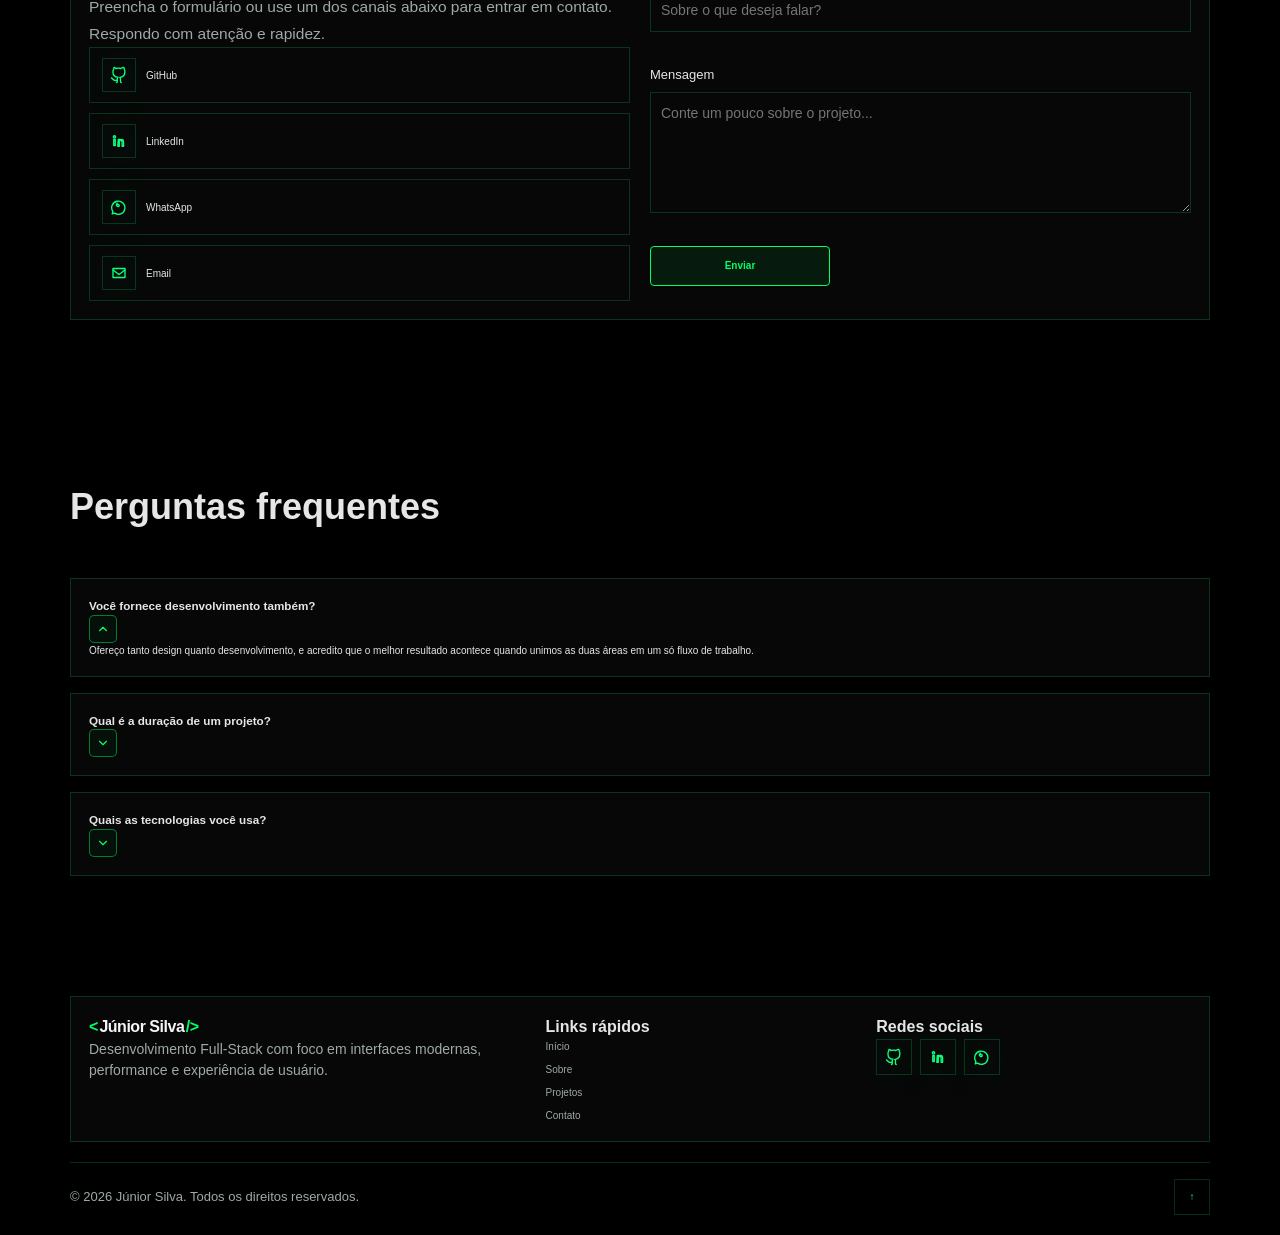
==== commit 6c4a0119: "lara" ====
--- a/index.html
+++ b/index.html
@@ -470,6 +470,63 @@
                 </div>
               </div>
             </article>
+            <!-- lanchonete da lara e glaucia -->
+            <article class="project-card">
+              <div class="project-media">
+                <img
+                  src="./assets/image/lara.png"
+                  alt="Lanchonete da Lara e Glaucia"
+                  loading="lazy"
+                  decoding="async"
+                  width="1200"
+                  height="800"
+                />
+              </div>
+              <div class="project-content">
+                <h3>Lanchonete da Lara e Glaucia</h3>
+                <p>
+                  Lanchonete em desenvolvimento para uma cliente, vendedora de bolos de pote, lasanha, salgados e doces, com foco em delivery online, cardápio digital, pedidos automatizados via WhatsApp, com painel administrativo para gerenciamento de pedidos, edições de cardápio, controle de estoque e integração com redes sociais, e formas de pagamento via API. (Em Andamento)
+                </p>
+                <div class="project-tags">
+                  <span>JavaScript</span>
+                  <span>React</span>
+                  <span>Figma</span>
+                  <!-- <span>TypeScript</span> -->
+                  <!-- <span>Tailwind CSS</span> -->
+                  <!-- <span>Lovable</span> -->
+                </div>
+                <div class="project-actions">
+                  <!-- <a
+                    href="https://landig-page-lara-glaucia.vercel.app/"
+                    target="_blank"
+                    rel="noopener noreferrer"
+                    >Visitar Site</a
+                  > -->
+                  <!-- <a href="#s-contact">Conversar</a> -->
+                </div>
+              </div>
+            </article>
+                  Universitário goias, uma empresa de barbearia na localidade da
+                  anhaguera no setor leste universitario.
+                </p>
+                <div class="project-tags">
+                  <span>JavaScript</span>
+                  <span>React</span>
+                  <span>TypeScript</span>
+                  <span>Tailwind CSS</span>
+                  <span>Lovable</span>
+                </div>
+                <div class="project-actions">
+                  <a
+                    href="https://landig-page-barbearia.vercel.app/"
+                    target="_blank"
+                    rel="noopener noreferrer"
+                    >Visitar Site</a
+                  >
+                  <!-- <a href="#s-contact">Conversar</a> -->
+                </div>
+              </div>
+            </article>
             <!-- tatuagem -->
             <article class="project-card">
               <div class="project-media">
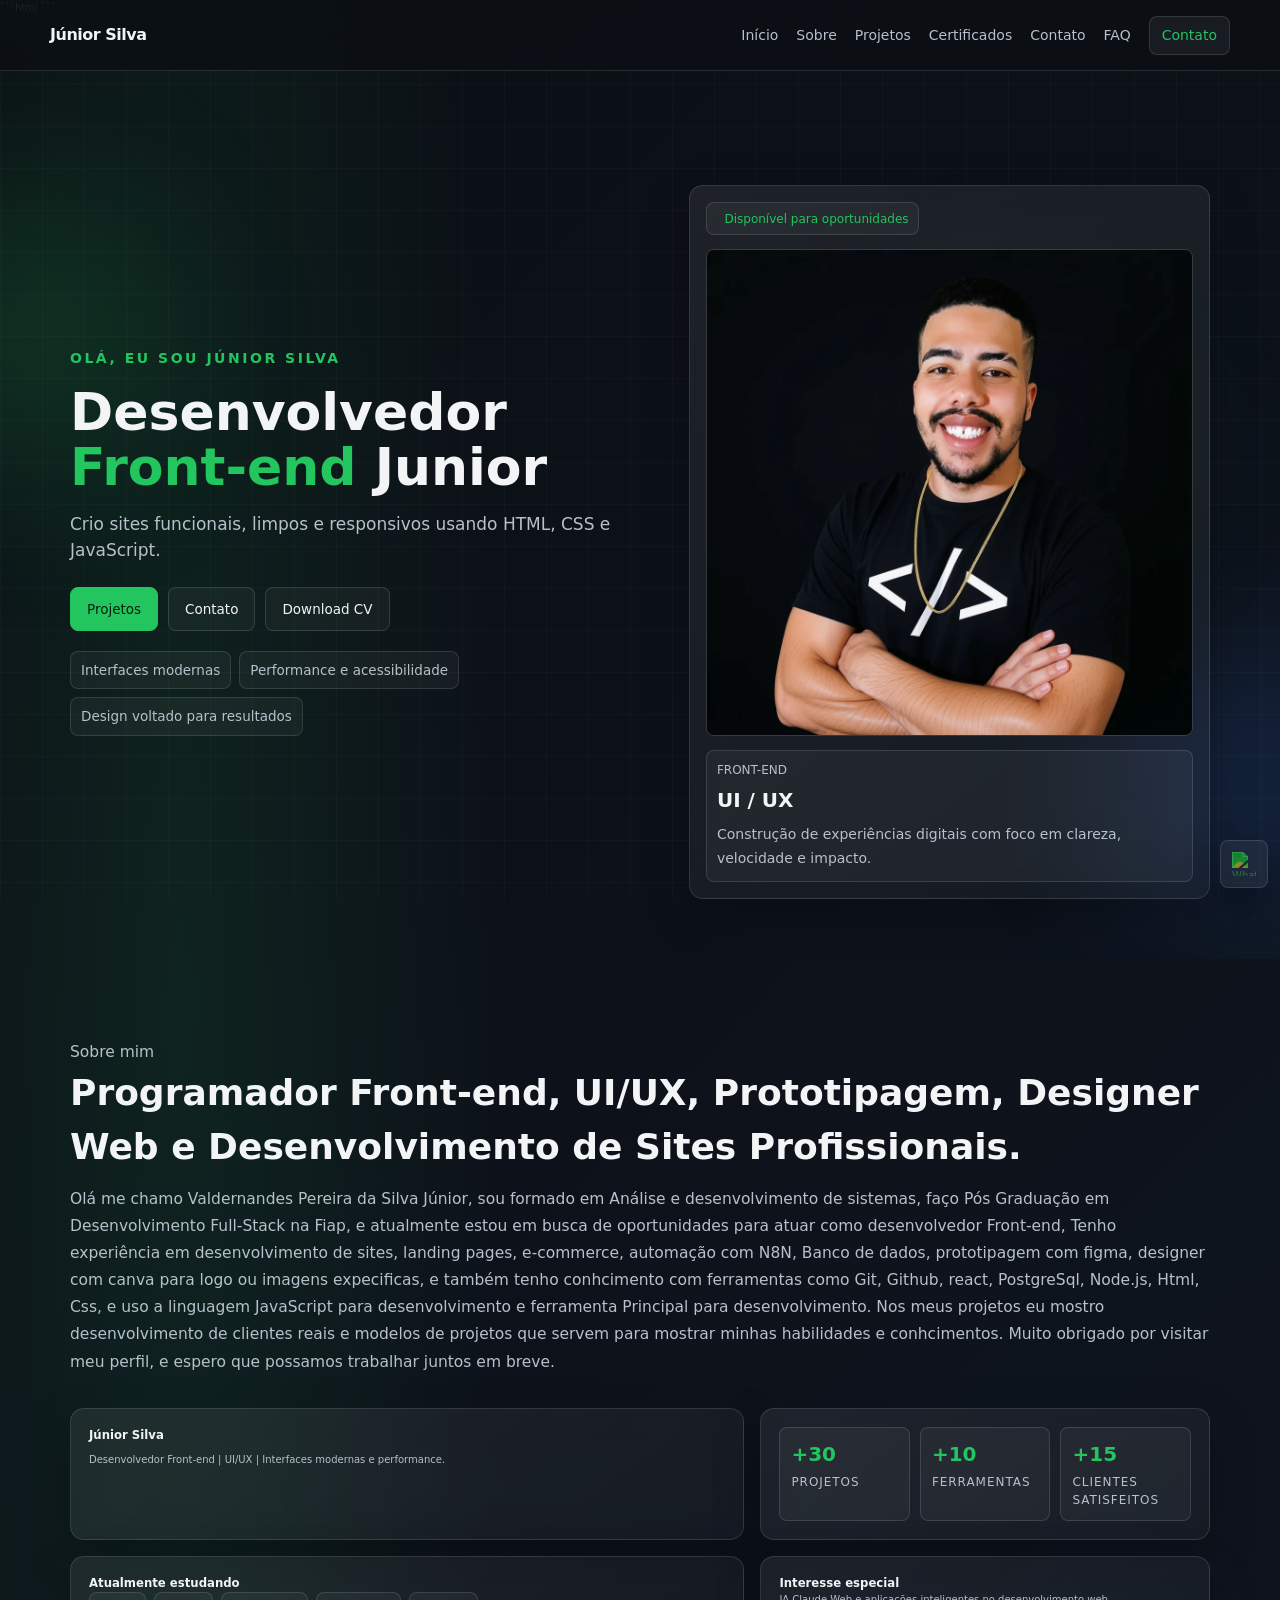
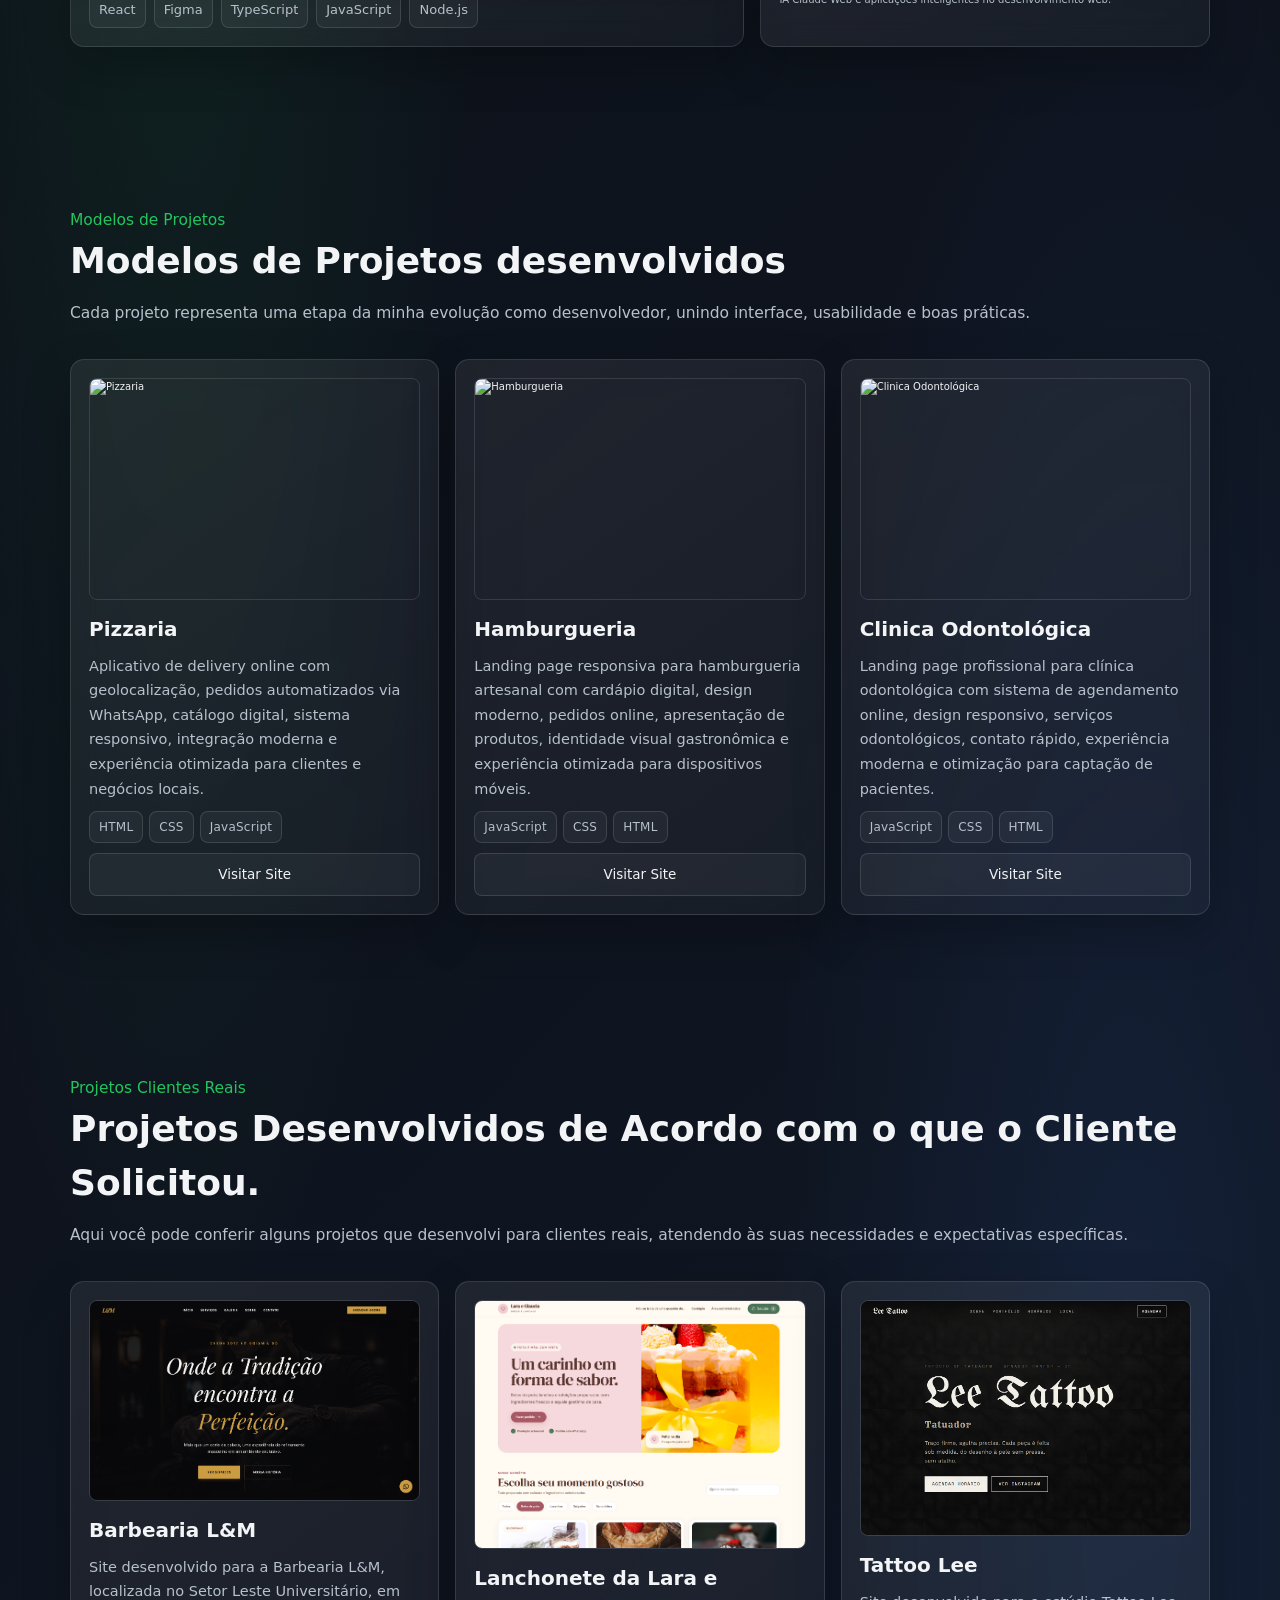
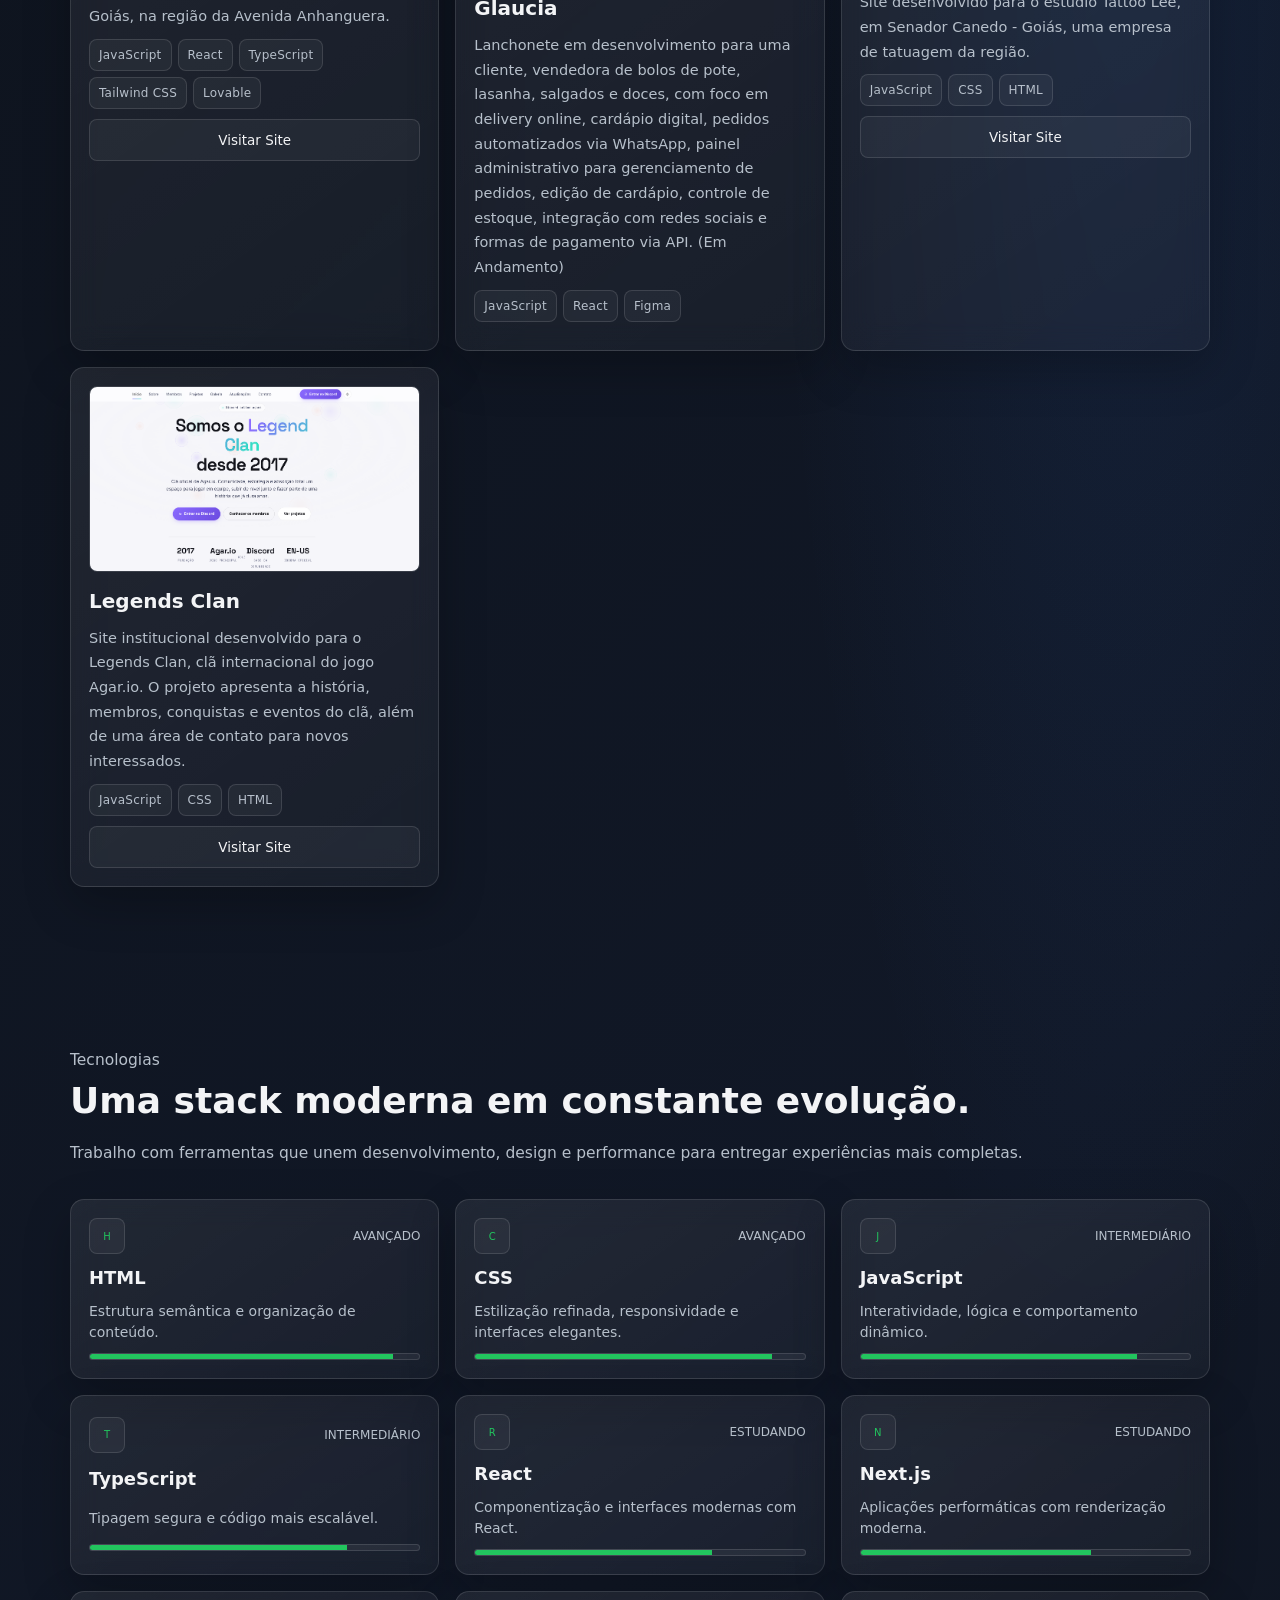
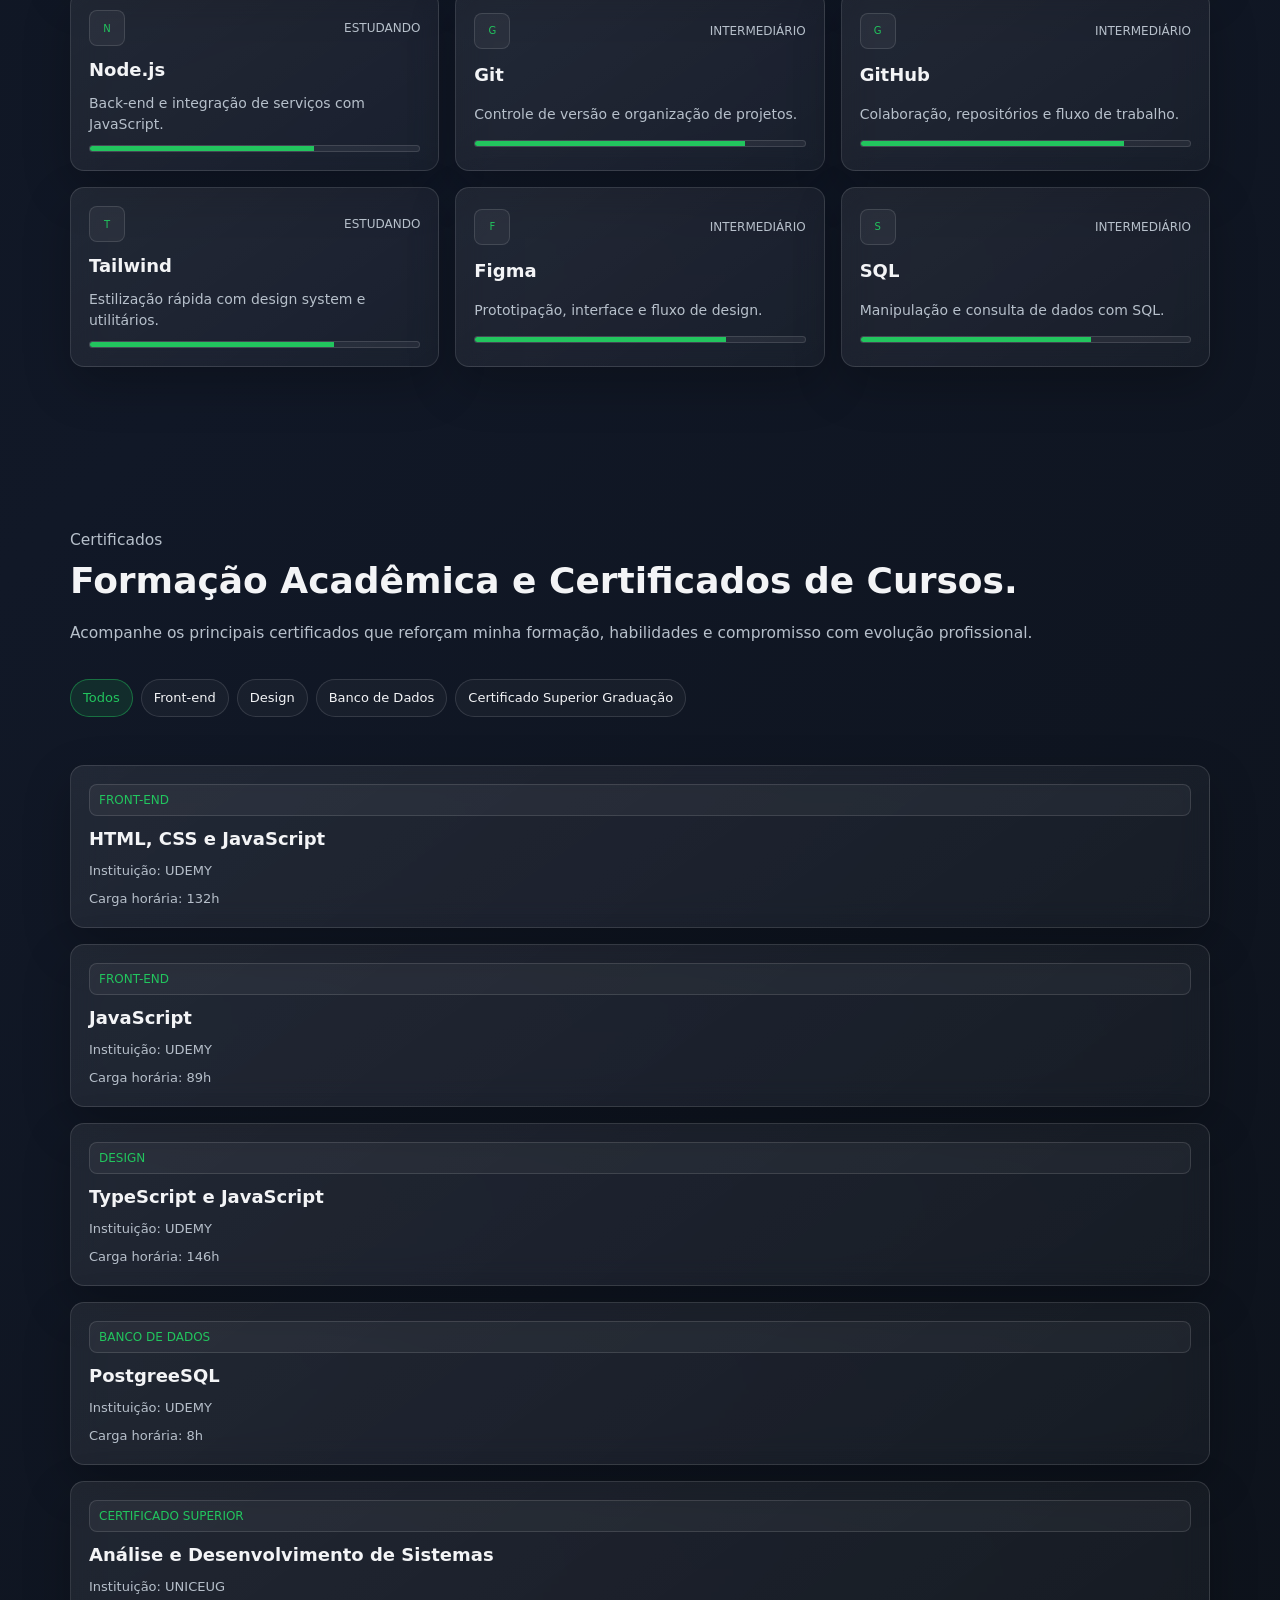
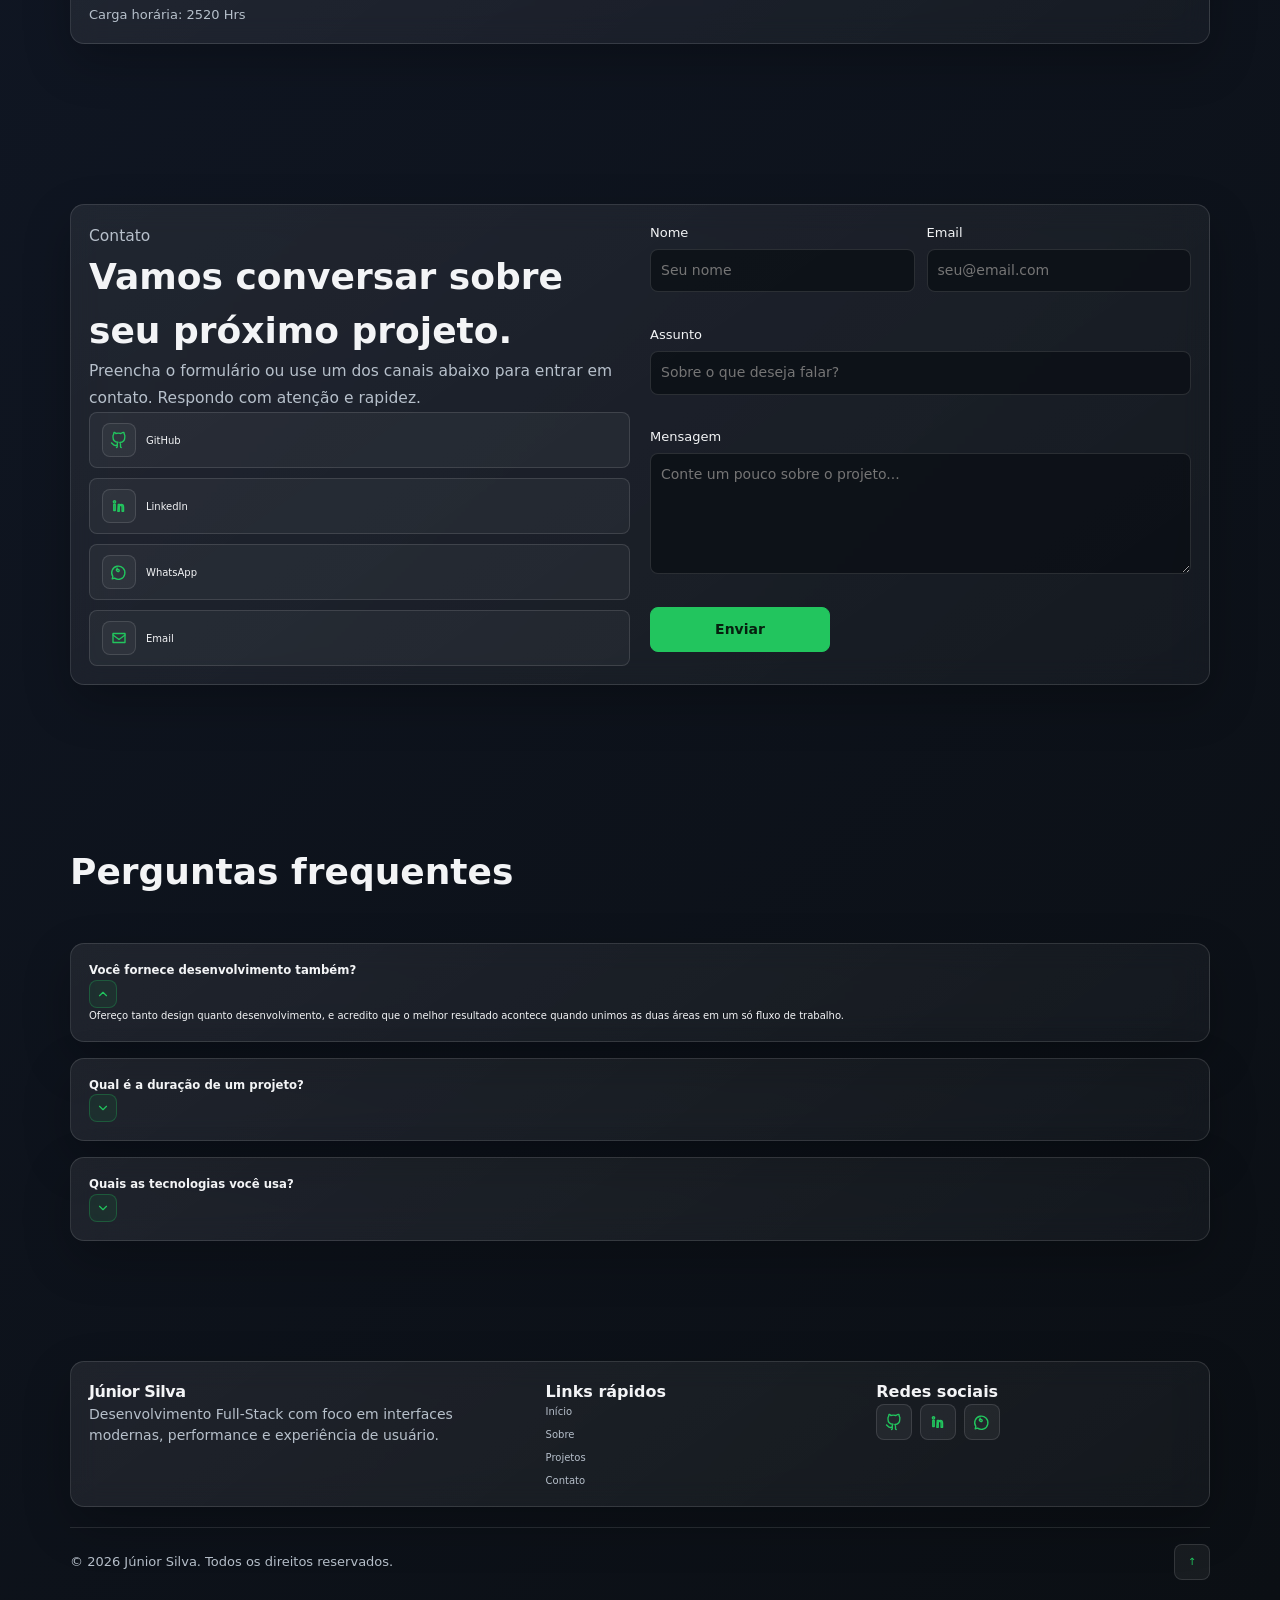
==== commit 6cb714e4: "updateportifolio" ====
--- a/index.html
+++ b/index.html
@@ -34,7 +34,6 @@
   ```
 
   <body>
-    <canvas id="code-bg" aria-hidden="true"></canvas>
     <a class="skip-link" href="#conteudo">Pular para o conteúdo</a>
 
     <header class="site-header" id="site-header">
@@ -424,7 +423,9 @@
         <div class="grid-layout">
           <div class="projects-intro">
             <p class="section-kicker">Projetos Clientes Reais</p>
-            <h2>Projetos Desenvolvidos de Acordo Como o Cliente Solicitou.</h2>
+            <h2>
+              Projetos Desenvolvidos de Acordo com o que o Cliente Solicitou.
+            </h2>
             <p>
               Aqui você pode conferir alguns projetos que desenvolvi para
               clientes reais, atendendo às suas necessidades e expectativas
@@ -438,7 +439,7 @@
               <div class="project-media">
                 <img
                   src="./assets/image/herobarbearia.png"
-                  alt="Barbearia L&M"
+                  alt="Barbearia L&amp;M"
                   loading="lazy"
                   decoding="async"
                   width="1200"
@@ -446,11 +447,11 @@
                 />
               </div>
               <div class="project-content">
-                <h3>Barbearia L&M</h3>
+                <h3>Barbearia L&amp;M</h3>
                 <p>
-                  Barbearia desenvolvida para a barbearia l&m em Setor Leste
-                  Universitário goias, uma empresa de barbearia na localidade da
-                  anhaguera no setor leste universitario.
+                  Site desenvolvido para a Barbearia L&amp;M, localizada no
+                  Setor Leste Universitário, em Goiás, na região da Avenida
+                  Anhanguera.
                 </p>
                 <div class="project-tags">
                   <span>JavaScript</span>
@@ -470,6 +471,7 @@
                 </div>
               </div>
             </article>
+
             <!-- lanchonete da lara e glaucia -->
             <article class="project-card">
               <div class="project-media">
@@ -485,7 +487,12 @@
               <div class="project-content">
                 <h3>Lanchonete da Lara e Glaucia</h3>
                 <p>
-                  Lanchonete em desenvolvimento para uma cliente, vendedora de bolos de pote, lasanha, salgados e doces, com foco em delivery online, cardápio digital, pedidos automatizados via WhatsApp, com painel administrativo para gerenciamento de pedidos, edições de cardápio, controle de estoque e integração com redes sociais, e formas de pagamento via API. (Em Andamento)
+                  Lanchonete em desenvolvimento para uma cliente, vendedora de
+                  bolos de pote, lasanha, salgados e doces, com foco em delivery
+                  online, cardápio digital, pedidos automatizados via WhatsApp,
+                  painel administrativo para gerenciamento de pedidos, edição de
+                  cardápio, controle de estoque, integração com redes sociais e
+                  formas de pagamento via API. (Em Andamento)
                 </p>
                 <div class="project-tags">
                   <span>JavaScript</span>
@@ -497,36 +504,16 @@
                 </div>
                 <div class="project-actions">
                   <!-- <a
-                    href="https://landig-page-lara-glaucia.vercel.app/"
-                    target="_blank"
-                    rel="noopener noreferrer"
-                    >Visitar Site</a
-                  > -->
+              href="https://landig-page-lara-glaucia.vercel.app/"
+              target="_blank"
+              rel="noopener noreferrer"
+              >Visitar Site</a
+            > -->
                   <!-- <a href="#s-contact">Conversar</a> -->
                 </div>
               </div>
             </article>
-                  Universitário goias, uma empresa de barbearia na localidade da
-                  anhaguera no setor leste universitario.
-                </p>
-                <div class="project-tags">
-                  <span>JavaScript</span>
-                  <span>React</span>
-                  <span>TypeScript</span>
-                  <span>Tailwind CSS</span>
-                  <span>Lovable</span>
-                </div>
-                <div class="project-actions">
-                  <a
-                    href="https://landig-page-barbearia.vercel.app/"
-                    target="_blank"
-                    rel="noopener noreferrer"
-                    >Visitar Site</a
-                  >
-                  <!-- <a href="#s-contact">Conversar</a> -->
-                </div>
-              </div>
-            </article>
+
             <!-- tatuagem -->
             <article class="project-card">
               <div class="project-media">
@@ -542,9 +529,8 @@
               <div class="project-content">
                 <h3>Tattoo Lee</h3>
                 <p>
-                  Tattoo Lee desenvolvida para o estabelecimento Tattoo Lee em
-                  Senador Canedo - goias, uma empresa de tatuagem na localidade
-                  do Senador Canedo.
+                  Site desenvolvido para o estúdio Tattoo Lee, em Senador Canedo
+                  - Goiás, uma empresa de tatuagem da região.
                 </p>
                 <div class="project-tags">
                   <span>JavaScript</span>
@@ -562,6 +548,7 @@
                 </div>
               </div>
             </article>
+
             <!-- legends -->
             <article class="project-card">
               <div class="project-media">
@@ -582,7 +569,6 @@
                   membros, conquistas e eventos do clã, além de uma área de
                   contato para novos interessados.
                 </p>
-
                 <div class="project-tags">
                   <span>JavaScript</span>
                   <span>CSS</span>
--- a/assets/css/style.css
+++ b/assets/css/style.css
@@ -1,15 +1,15 @@
 :root {
-  --bg: #010101;
-  --panel: #0a0a0a;
-  --panel-soft: #151515;
-  --text: #e6e6e6;
-  --muted: #9fa9a9;
-  --accent: #0cff7d;
-  --border: rgba(12, 255, 125, 0.18);
-  --shadow: 0 8px 24px rgba(0, 0, 0, 0.35);
-  --radius-sm: 0px;
-  --radius-md: 0px;
-  --transition: 0.22s ease;
+  --bg: #0b0f14;
+  --panel: rgba(255, 255, 255, 0.055);
+  --panel-soft: rgba(255, 255, 255, 0.035);
+  --text: #f3f4f6;
+  --muted: #b7c0cb;
+  --accent: #22c55e;
+  --border: rgba(255, 255, 255, 0.12);
+  --shadow: 0 18px 48px rgba(0, 0, 0, 0.24);
+  --radius-sm: 0.8rem;
+  --radius-md: 1.4rem;
+  --transition: 0.2s ease;
 }
 
 * {
@@ -34,17 +34,6 @@
 
 body.menu-open {
   overflow: hidden;
-}
-
-#code-bg {
-  position: fixed;
-  inset: 0;
-  width: 100%;
-  height: 100%;
-  z-index: -1;
-  opacity: 0.28;
-  pointer-events: none;
-  background: #000;
 }
 
 img,
@@ -201,35 +190,17 @@
 }
 
 .brand-text::before {
-  content: "<";
-
-  color: #00ff66;
-
-  margin-right: 0.15rem;
-
-  transition: text-shadow 0.3s ease;
+  content: none;
 }
 
 .brand-text::after {
-  content: "/>";
-
-  color: #00ff66;
-
-  margin-left: 0.15rem;
-
-  transition: text-shadow 0.3s ease;
+  content: none;
 }
 
 .brand-text:hover {
   color: #ffffff;
 }
 
-.brand-text:hover::before,
-.brand-text:hover::after {
-  text-shadow:
-    0 0 5px #00ff66,
-    0 0 12px rgba(0, 255, 100, 0.6);
-}
 .site-nav {
   display: flex;
   align-items: center;
@@ -467,12 +438,12 @@
 
   flex-shrink: 0;
 
-  border: 1px solid rgba(0, 255, 100, 0.45);
+  border: 1px solid rgba(34, 197, 94, 0.28);
   border-radius: 0.5rem;
 
-  background: rgba(0, 255, 100, 0.04);
-
-  color: #00ff66;
+  background: rgba(34, 197, 94, 0.08);
+
+  color: #22c55e;
 
   cursor: pointer;
 
@@ -493,11 +464,9 @@
 #s-faq .toggle-btn:hover {
   background: rgba(0, 255, 100, 0.12);
 
-  border-color: #00ff66;
-
-  box-shadow:
-    0 0 10px rgba(0, 255, 100, 0.35),
-    inset 0 0 8px rgba(0, 255, 100, 0.08);
+  border-color: rgba(34, 197, 94, 0.5);
+
+  box-shadow: none;
 
   transform: translateY(-2px);
 }
@@ -920,11 +889,11 @@
 
   padding: 1rem 2rem;
 
-  border: 1px solid #00ff66;
+  border: 1px solid #22c55e;
   border-radius: 0.4rem;
 
-  background: rgba(0, 255, 100, 0.08);
-  color: #00ff66;
+  background: rgba(34, 197, 94, 0.1);
+  color: #22c55e;
 
   font-size: 1rem;
   font-weight: 600;
@@ -939,19 +908,17 @@
 }
 
 .submit-btn:hover {
-  background: #00ff66;
+  background: #22c55e;
   color: #050505;
 
-  box-shadow:
-    0 0 10px rgba(0, 255, 100, 0.5),
-    0 0 25px rgba(0, 255, 100, 0.2);
+  box-shadow: 0 10px 26px rgba(0, 0, 0, 0.22);
 
   transform: translateY(-2px);
 }
 
 .submit-btn:active {
   transform: translateY(0);
-  box-shadow: 0 0 8px rgba(0, 255, 100, 0.35);
+  box-shadow: 0 6px 18px rgba(0, 0, 0, 0.2);
 }
 
 .site-footer {
@@ -1203,3 +1170,526 @@
 b {
   text-decoration: none !important;
 }
+
+html {
+  scroll-padding-top: 8rem;
+}
+
+body {
+  position: relative;
+  isolation: isolate;
+  background:
+    radial-gradient(
+      ellipse at 14% 12%,
+      rgba(34, 197, 94, 0.1),
+      transparent 32rem
+    ),
+    radial-gradient(
+      ellipse at 88% 38%,
+      rgba(59, 130, 246, 0.1),
+      transparent 36rem
+    ),
+    linear-gradient(135deg, #0b0f14 0%, #111827 58%, #0b0f14 100%);
+  font-family:
+    Inter, ui-sans-serif, system-ui, -apple-system, BlinkMacSystemFont, "Segoe UI",
+    sans-serif;
+}
+
+body::before {
+  position: fixed;
+  inset: 0;
+  z-index: -1;
+  pointer-events: none;
+  background-image:
+    linear-gradient(rgba(255, 255, 255, 0.025) 1px, transparent 1px),
+    linear-gradient(90deg, rgba(255, 255, 255, 0.025) 1px, transparent 1px);
+  background-size: 42px 42px;
+  content: "";
+}
+
+main {
+  z-index: 1;
+  padding-top: 7rem;
+}
+
+.site-header {
+  background: rgba(11, 15, 20, 0.82);
+  border-bottom-color: var(--border);
+  backdrop-filter: blur(18px);
+  -webkit-backdrop-filter: blur(18px);
+}
+
+.site-header .grid-layout {
+  min-height: 7rem;
+}
+
+.brand-mark,
+.nav-cta,
+.btn,
+.hero-highlights li,
+.glass-card,
+.glass-card__badge,
+.glass-card__visual,
+.glass-card__panel,
+.about-card,
+.project-card,
+.tech-card,
+.cert-card,
+.contact-shell,
+.footer-card,
+.faq-item,
+.stat-item,
+.learning-card li,
+.project-media,
+.project-tags span,
+.project-actions a,
+.tech-icon,
+.tech-progress,
+.filter-btn,
+.cert-badge,
+.contact-link,
+.contact-link__icon,
+.form-field input,
+.form-field textarea,
+.submit-btn,
+.social-icons a,
+.back-to-top,
+#whatsapp-floating-button {
+  border-color: var(--border);
+  border-radius: var(--radius-sm);
+}
+
+.brand-mark {
+  background: var(--panel);
+}
+
+.brand-mark img,
+#whatsapp-floating-button img,
+.faq-question button img,
+.contact-link__icon svg,
+.social-icons svg,
+.tech-icon {
+  filter: none;
+}
+
+.brand-mark,
+#whatsapp-floating-button,
+.contact-link__icon,
+.social-icons a {
+  border-color: var(--border);
+}
+
+.brand-text::before,
+.brand-text::after {
+  content: none;
+}
+
+.brand-text {
+  color: var(--text);
+}
+
+.nav-link,
+.nav-cta {
+  transition:
+    color var(--transition),
+    background var(--transition),
+    border-color var(--transition);
+}
+
+.nav-cta {
+  background: var(--panel);
+  color: var(--accent);
+}
+
+.nav-cta:hover,
+.nav-cta:focus-visible {
+  border-color: rgba(34, 197, 94, 0.45);
+  background: rgba(34, 197, 94, 0.1);
+}
+
+.menu-toggle span {
+  border-radius: 999px;
+}
+
+.hero-section {
+  position: relative;
+  overflow: hidden;
+}
+
+.hero-section::before,
+.hero-section::after,
+.hero-visual::before {
+  position: absolute;
+  z-index: 0;
+  width: 28rem;
+  height: 28rem;
+  border-radius: 50%;
+  pointer-events: none;
+  filter: blur(80px);
+  content: "";
+  animation: ambient-float 18s ease-in-out infinite;
+}
+
+.hero-section::before {
+  top: 12%;
+  left: -12rem;
+  background: rgba(34, 197, 94, 0.15);
+}
+
+.hero-section::after {
+  right: -12rem;
+  bottom: 4%;
+  background: rgba(59, 130, 246, 0.16);
+  animation-delay: -9s;
+}
+
+.hero-shell {
+  position: relative;
+  z-index: 1;
+}
+
+.hero-visual {
+  position: relative;
+  isolation: isolate;
+}
+
+.hero-visual::before {
+  top: 18%;
+  right: 12%;
+  z-index: -1;
+  background: rgba(34, 197, 94, 0.12);
+  animation-delay: -5s;
+}
+
+.hero-content h1 {
+  color: var(--text);
+  background: none;
+  -webkit-text-fill-color: currentColor;
+}
+
+.hero-eyebrow,
+.section-kicker,
+.projects-intro .section-kicker {
+  color: var(--accent);
+}
+
+.hero-content h1 .text-accent,
+.stat-item strong {
+  color: var(--accent);
+}
+
+.btn {
+  min-height: 4.4rem;
+  padding: 1rem 1.6rem;
+  background: var(--panel);
+  border: 1px solid var(--border);
+  color: var(--text);
+  text-transform: none;
+  letter-spacing: 0;
+  transition:
+    transform var(--transition),
+    box-shadow var(--transition),
+    background var(--transition),
+    border-color var(--transition);
+}
+
+.btn-primary {
+  background: var(--accent);
+  border-color: var(--accent);
+  color: #06210f;
+}
+
+.btn-secondary,
+.btn-ghost {
+  background: rgba(255, 255, 255, 0.04);
+  border-color: var(--border);
+  color: var(--text);
+}
+
+.btn:hover,
+.btn:focus-visible,
+.project-actions a:hover,
+.project-actions a:focus-visible,
+.submit-btn:hover,
+.filter-btn:hover,
+.filter-btn:focus-visible {
+  transform: translateY(-2px);
+  box-shadow: 0 10px 26px rgba(0, 0, 0, 0.22);
+}
+
+.btn-primary:hover,
+.btn-primary:focus-visible {
+  background: #4ade80;
+  border-color: #4ade80;
+}
+
+.hero-highlights li {
+  background: rgba(255, 255, 255, 0.045);
+}
+
+.glass-card,
+.about-card,
+.project-card,
+.tech-card,
+.cert-card,
+.contact-shell,
+.footer-card,
+.faq-item {
+  background: linear-gradient(
+    145deg,
+    rgba(255, 255, 255, 0.075),
+    rgba(255, 255, 255, 0.035)
+  );
+  border: 1px solid var(--border);
+  border-radius: var(--radius-md);
+  box-shadow: var(--shadow);
+  backdrop-filter: blur(14px);
+  -webkit-backdrop-filter: blur(14px);
+}
+
+.glass-card {
+  position: relative;
+  z-index: 1;
+  overflow: hidden;
+}
+
+.glass-card__badge,
+.glass-card__panel,
+.stat-item,
+.learning-card li,
+.tech-icon,
+.contact-link,
+.contact-link__icon,
+.project-actions a,
+.project-tags span,
+.cert-badge {
+  background: rgba(255, 255, 255, 0.045);
+}
+
+.glass-card__badge,
+.cert-badge,
+.text-accent,
+.tech-icon,
+.contact-link__icon svg,
+.social-icons svg,
+.back-to-top {
+  color: var(--accent);
+}
+
+.glass-card__visual,
+.project-media {
+  overflow: hidden;
+  border-radius: var(--radius-sm);
+}
+
+.badge-dot {
+  animation: pulse 2s ease-in-out infinite;
+}
+
+.project-card,
+.about-card,
+.tech-card,
+.cert-card,
+.contact-shell,
+.faq-item {
+  transition:
+    transform var(--transition),
+    border-color var(--transition),
+    box-shadow var(--transition);
+}
+
+.project-card:hover,
+.about-card:hover,
+.tech-card:hover,
+.cert-card:hover,
+.contact-shell:hover,
+.faq-item:hover {
+  transform: translateY(-3px);
+  border-color: rgba(34, 197, 94, 0.28);
+}
+
+.project-tags span {
+  color: var(--muted);
+  letter-spacing: 0.02em;
+}
+
+.project-actions a {
+  color: var(--text);
+  transition:
+    transform var(--transition),
+    background var(--transition),
+    border-color var(--transition);
+}
+
+.project-actions a:hover,
+.project-actions a:focus-visible {
+  background: rgba(34, 197, 94, 0.1);
+  border-color: rgba(34, 197, 94, 0.4);
+}
+
+.tech-progress {
+  overflow: hidden;
+  background: rgba(255, 255, 255, 0.06);
+}
+
+.tech-progress span {
+  background: var(--accent);
+}
+
+.filter-btn {
+  border: 1px solid var(--border);
+  background: var(--panel-soft);
+  border-radius: 999px;
+  transition:
+    transform var(--transition),
+    background var(--transition),
+    border-color var(--transition),
+    color var(--transition);
+}
+
+.filter-btn.is-active {
+  background: rgba(34, 197, 94, 0.12);
+  border-color: rgba(34, 197, 94, 0.45);
+  color: var(--accent);
+}
+
+#s-faq .toggle-btn {
+  background: rgba(34, 197, 94, 0.08);
+  border-color: rgba(34, 197, 94, 0.28);
+  border-radius: var(--radius-sm);
+  color: var(--accent);
+  transition:
+    background var(--transition),
+    border-color var(--transition),
+    transform var(--transition);
+}
+
+#s-faq .toggle-btn:hover {
+  background: rgba(34, 197, 94, 0.15);
+  border-color: rgba(34, 197, 94, 0.5);
+  box-shadow: none;
+}
+
+.contact-link {
+  transition:
+    transform var(--transition),
+    border-color var(--transition),
+    background var(--transition);
+}
+
+.contact-link:hover,
+.contact-link:focus-visible {
+  transform: translateY(-2px);
+  border-color: rgba(34, 197, 94, 0.35);
+  background: rgba(255, 255, 255, 0.07);
+}
+
+.form-field input,
+.form-field textarea {
+  background: rgba(11, 15, 20, 0.72);
+  color: var(--text);
+  border-color: var(--border);
+  border-radius: var(--radius-sm);
+  transition:
+    border-color var(--transition),
+    box-shadow var(--transition);
+}
+
+.form-field input:focus,
+.form-field textarea:focus {
+  border-color: rgba(34, 197, 94, 0.65);
+  outline: none;
+  box-shadow: 0 0 0 3px rgba(34, 197, 94, 0.12);
+}
+
+.submit-btn {
+  min-height: 4.4rem;
+  background: var(--accent);
+  border: 1px solid var(--accent);
+  border-radius: var(--radius-sm);
+  color: #06210f;
+  font-size: 1.4rem;
+  transition:
+    transform var(--transition),
+    background var(--transition),
+    box-shadow var(--transition);
+}
+
+.submit-btn:hover {
+  background: #4ade80;
+  box-shadow: 0 10px 26px rgba(0, 0, 0, 0.22);
+}
+
+.social-icons a,
+.back-to-top,
+#whatsapp-floating-button {
+  background: var(--panel);
+  border: 1px solid var(--border);
+  border-radius: var(--radius-sm);
+  transition:
+    transform var(--transition),
+    background var(--transition),
+    border-color var(--transition);
+}
+
+.social-icons a:hover,
+.back-to-top:hover,
+#whatsapp-floating-button:hover {
+  transform: translateY(-2px);
+  background: rgba(34, 197, 94, 0.1);
+  border-color: rgba(34, 197, 94, 0.4);
+}
+
+#whatsapp-floating-button img {
+  filter: invert(67%) sepia(48%) saturate(596%) hue-rotate(83deg)
+    brightness(96%) contrast(90%);
+}
+
+.nav-cta,
+.btn,
+.project-actions a,
+.filter-btn,
+.submit-btn,
+.social-icons a,
+.back-to-top {
+  text-decoration: none;
+}
+
+@keyframes ambient-float {
+  0%,
+  100% {
+    transform: translate3d(0, 0, 0);
+  }
+
+  50% {
+    transform: translate3d(0, -18px, 0);
+  }
+}
+
+@media screen and (max-width: 768px) {
+  .site-nav {
+    background: rgba(11, 15, 20, 0.96);
+    border-color: var(--border);
+    border-radius: var(--radius-md);
+    backdrop-filter: blur(18px);
+    -webkit-backdrop-filter: blur(18px);
+  }
+
+  .hero-section::before,
+  .hero-section::after,
+  .hero-visual::before {
+    width: 20rem;
+    height: 20rem;
+    filter: blur(65px);
+  }
+}
+
+@media (prefers-reduced-motion: reduce) {
+  *,
+  *::before,
+  *::after {
+    animation: none !important;
+    scroll-behavior: auto !important;
+    transition-duration: 0.01ms !important;
+  }
+}
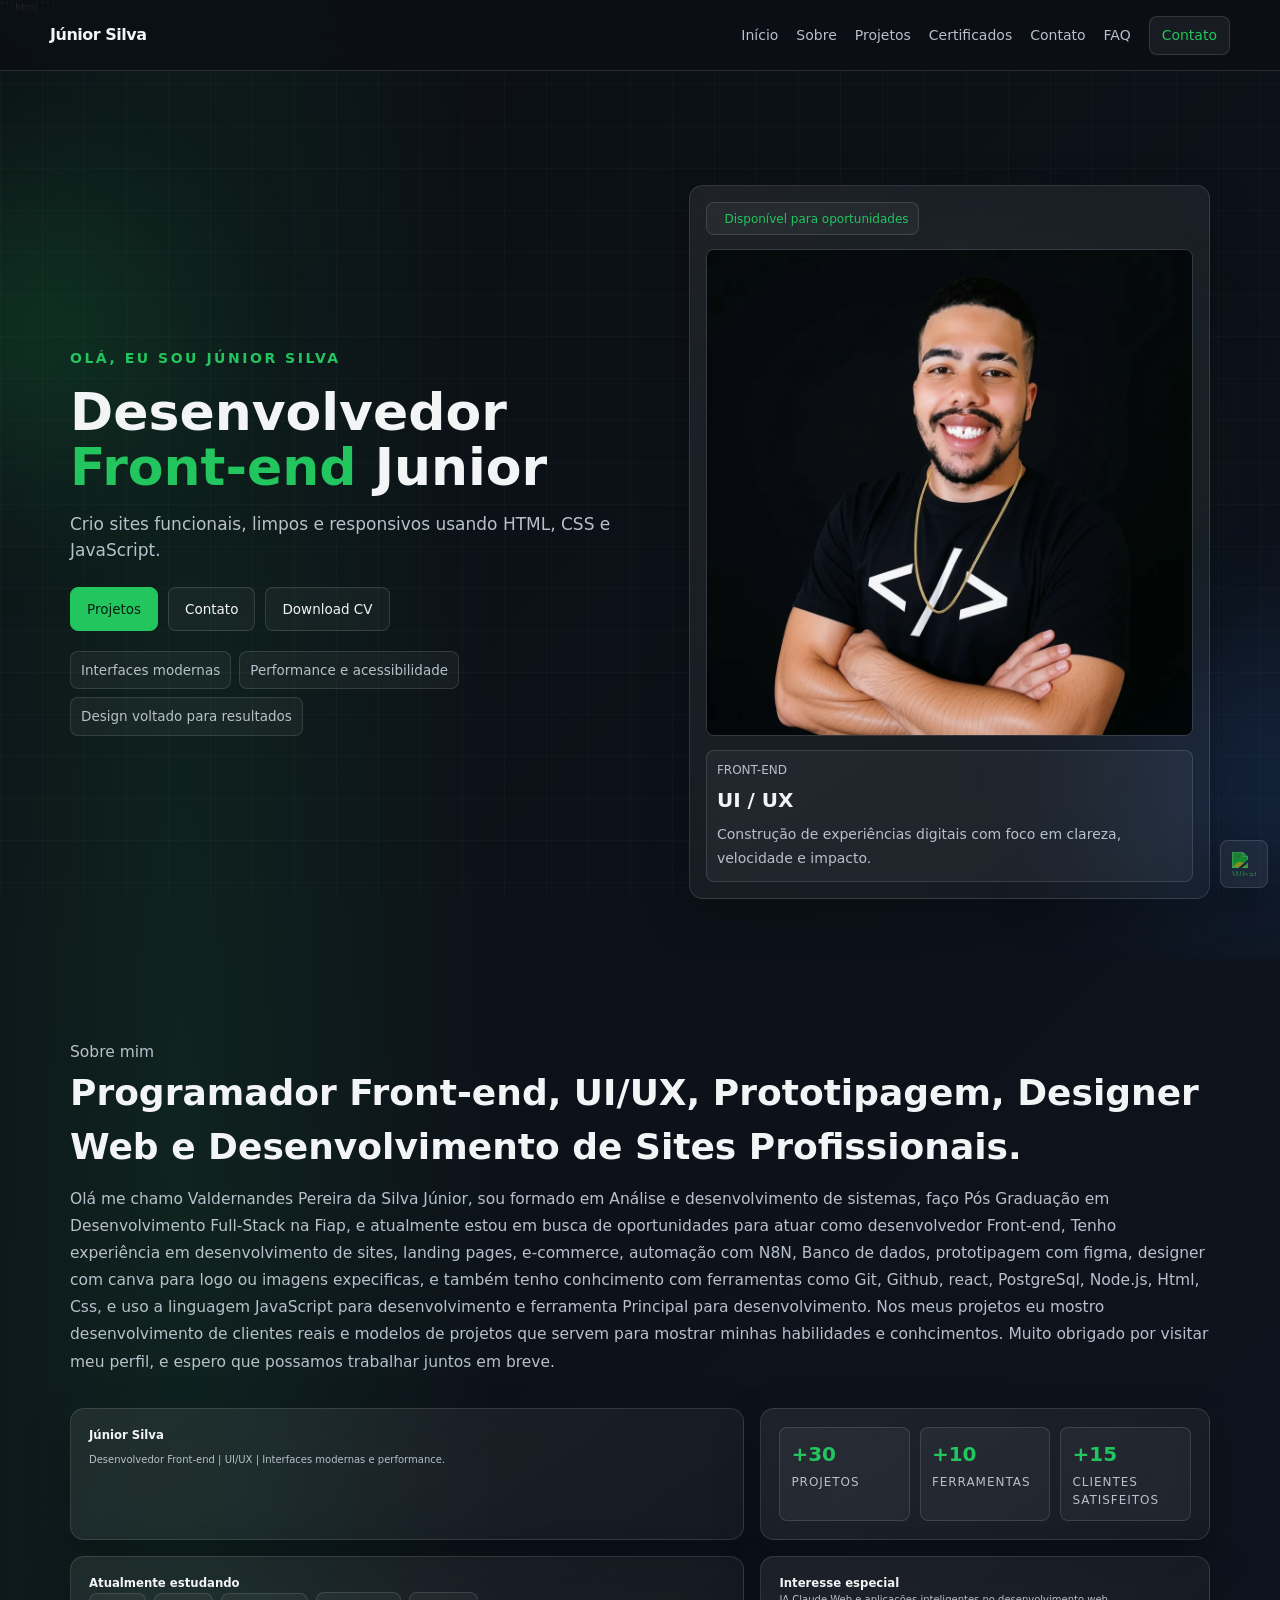
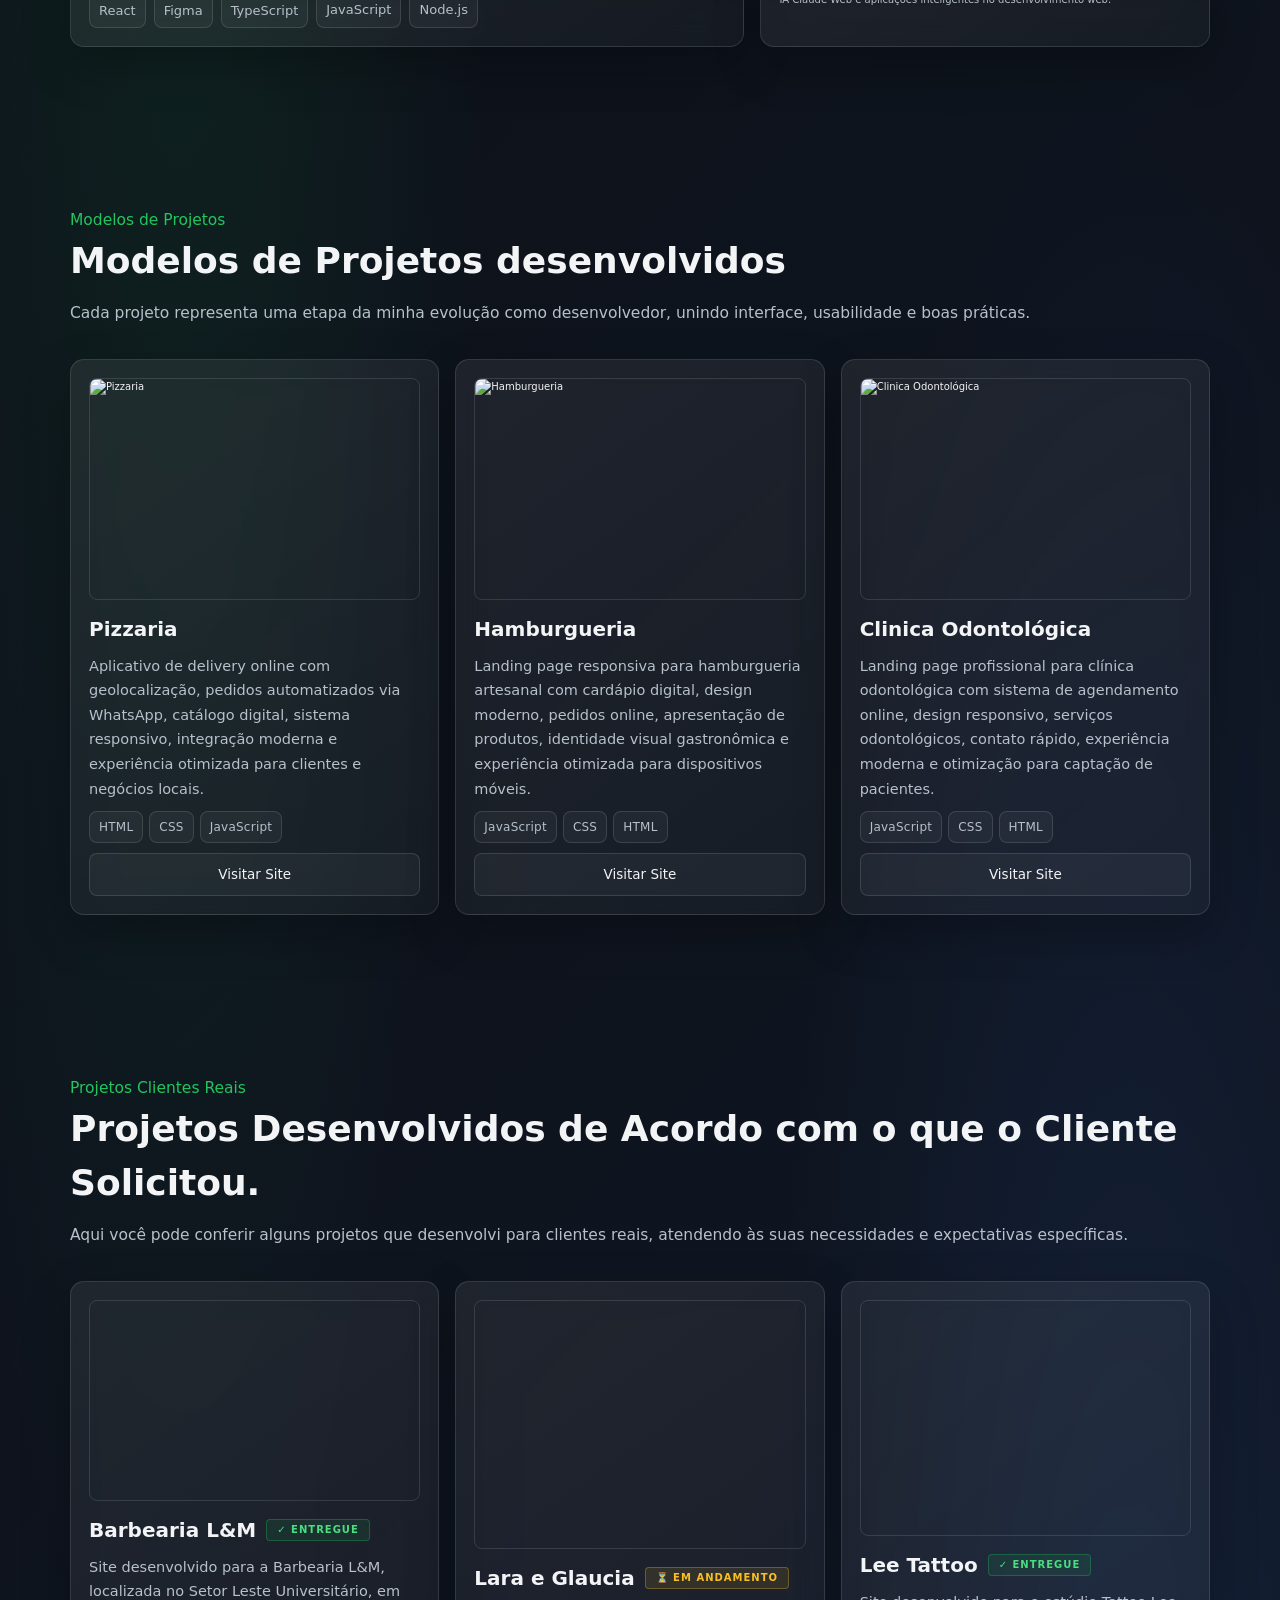
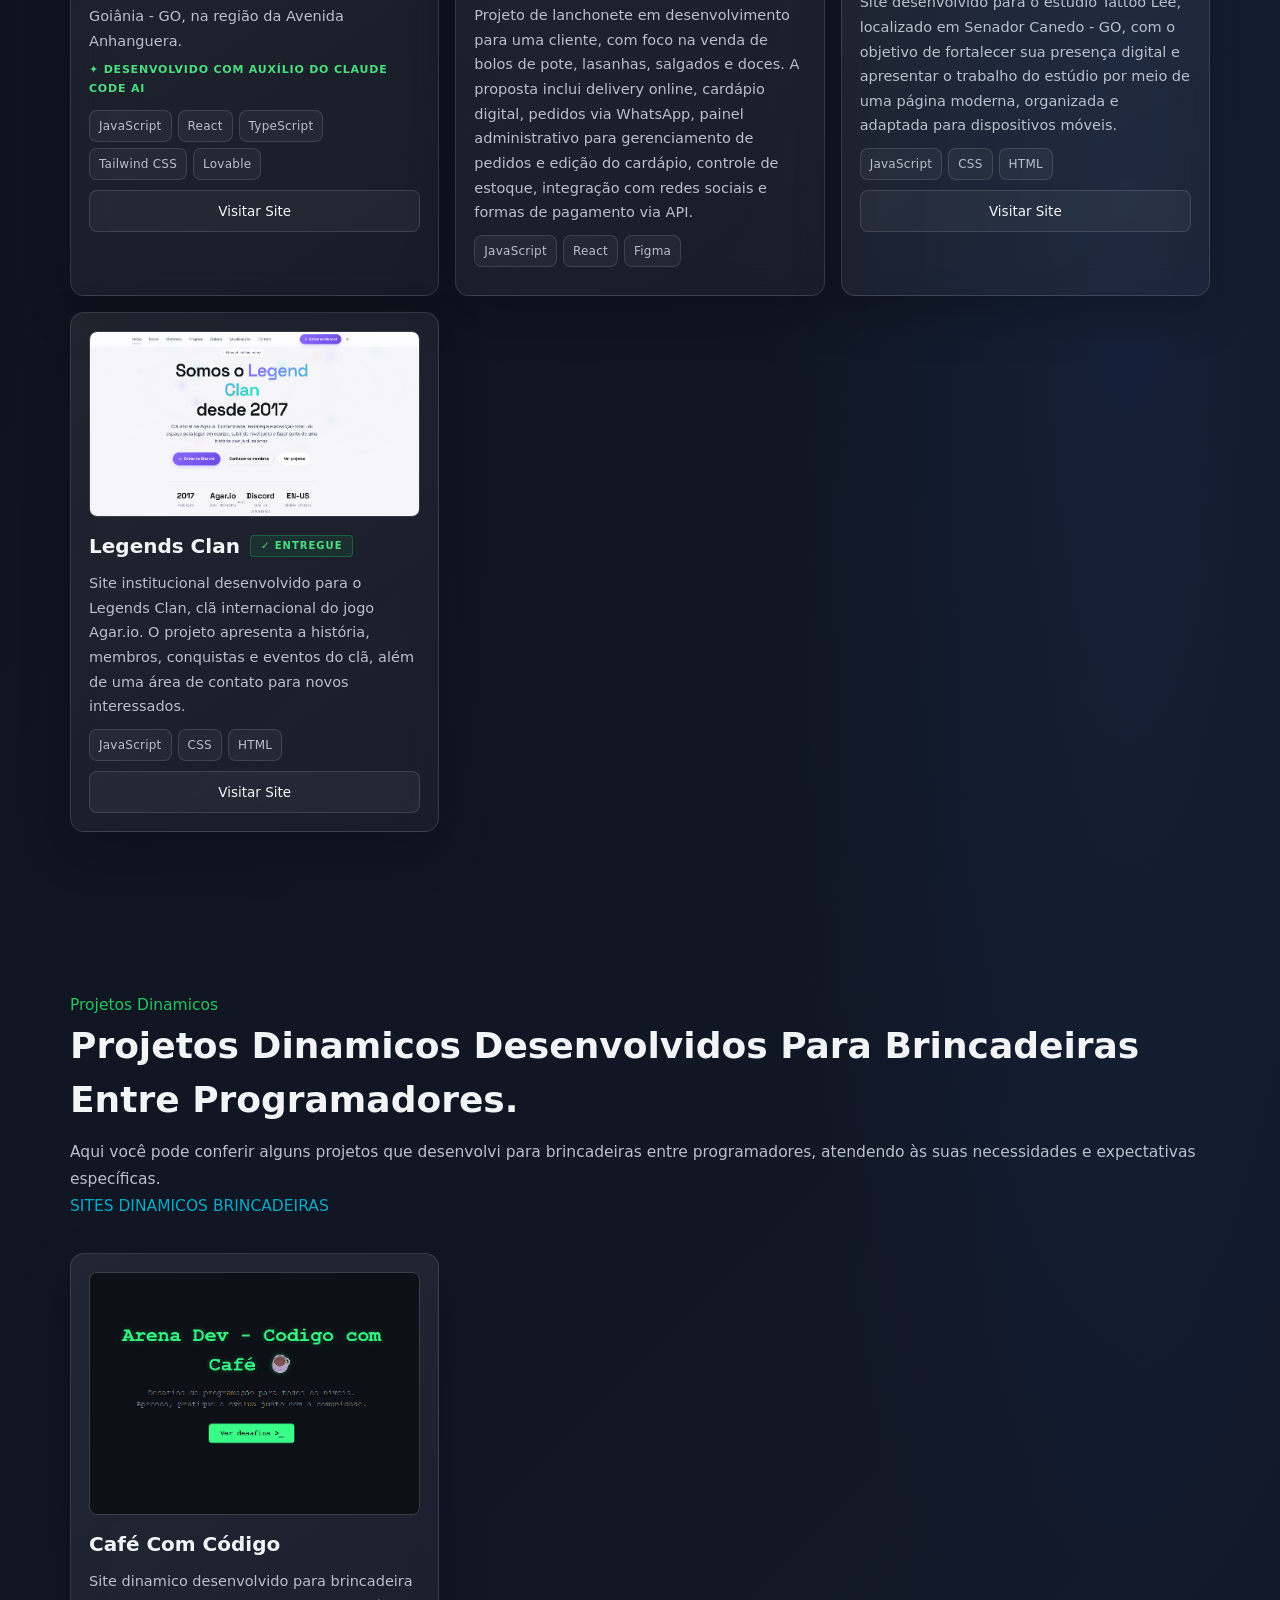
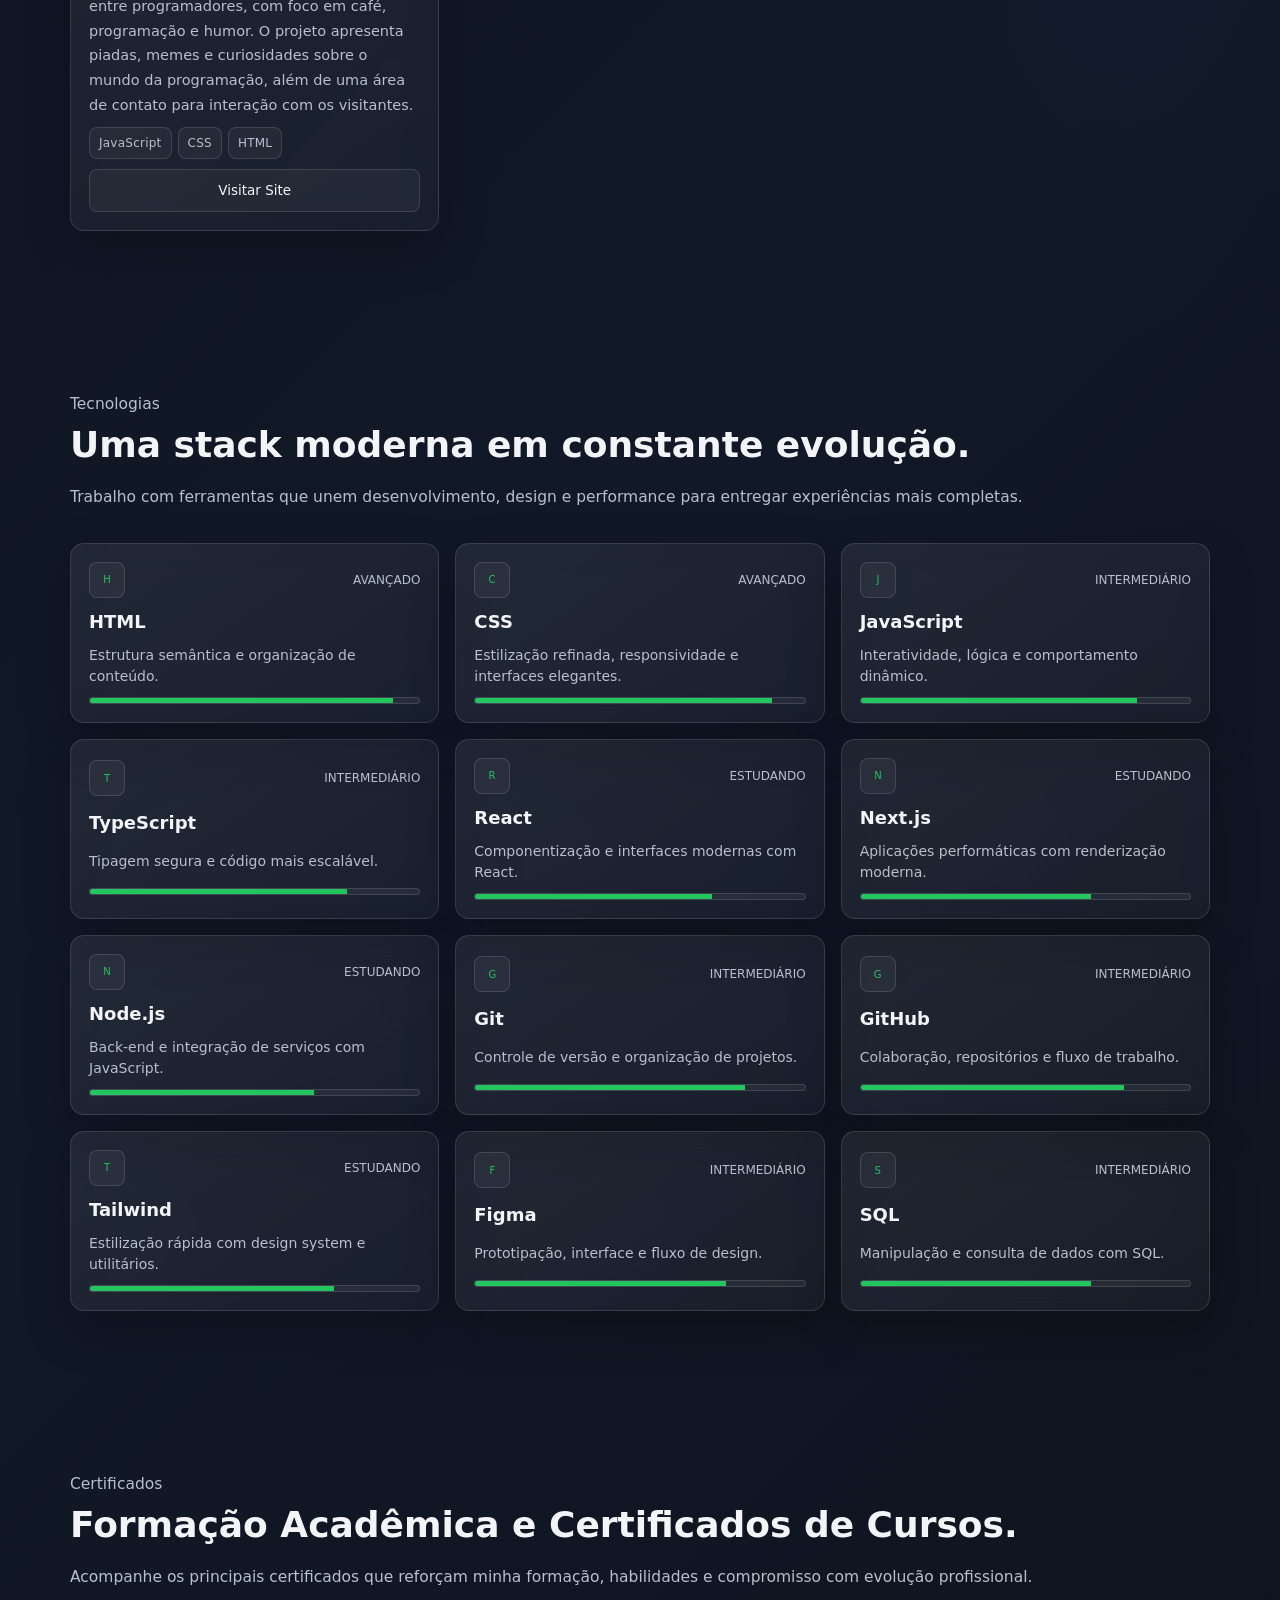
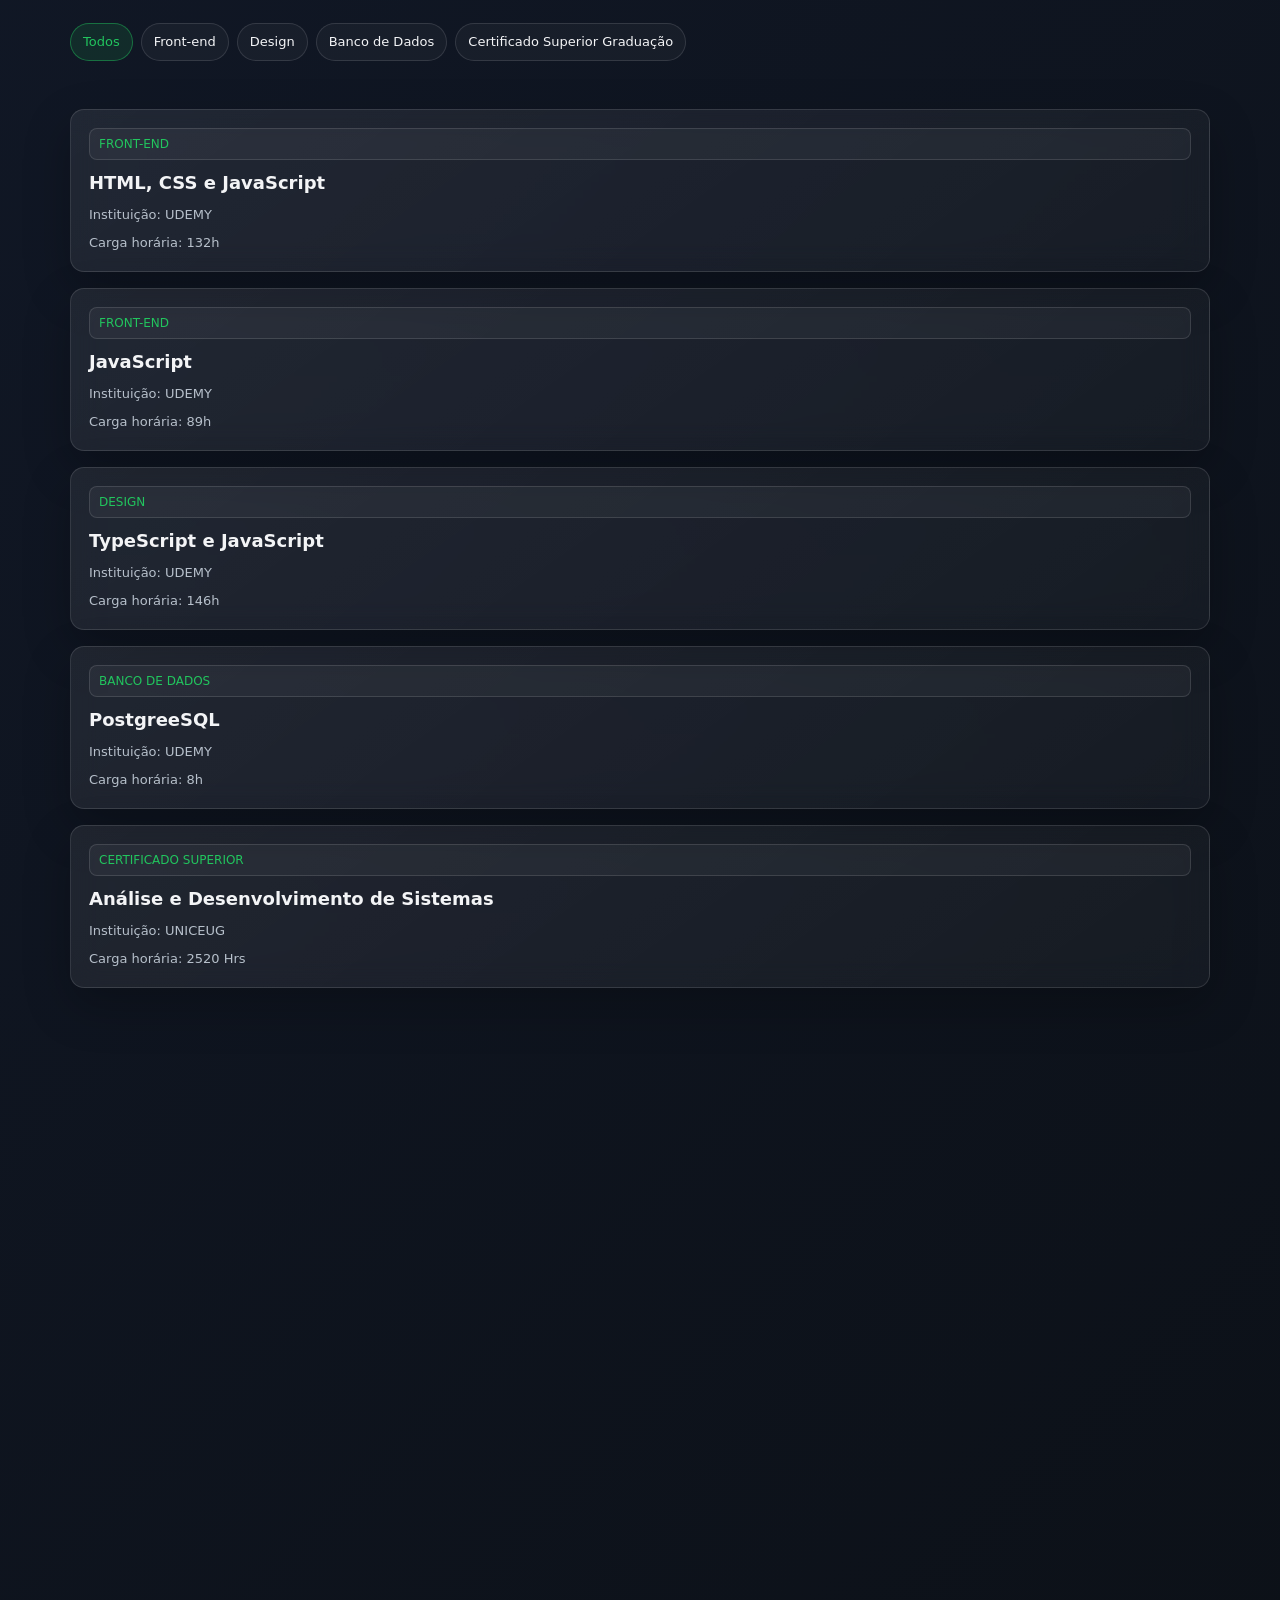
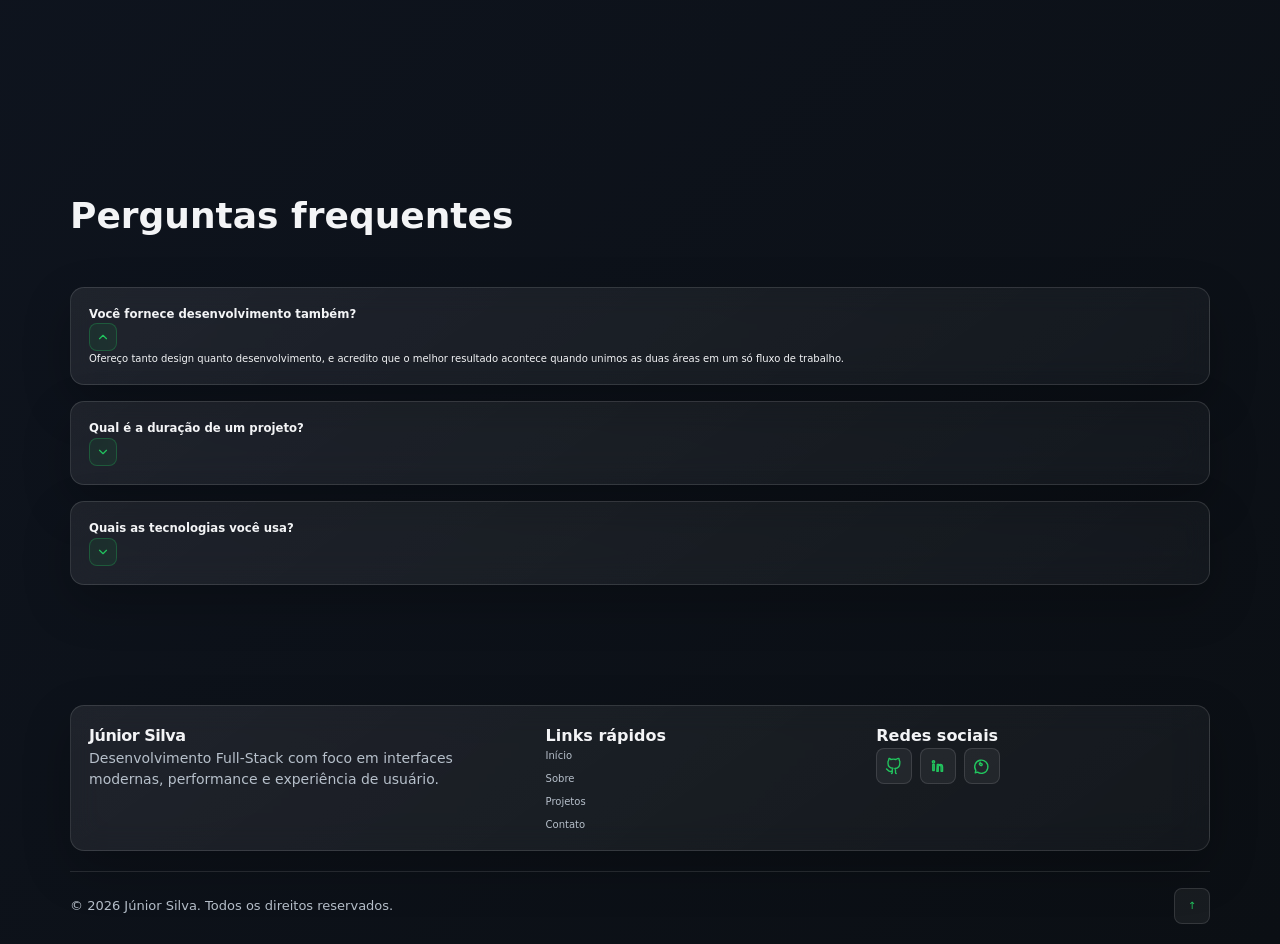
==== commit 84ceff83: "update projetos e modelos e dinamicos, nomes e titulos com informação de concluido e am andamento" ====
--- a/index.html
+++ b/index.html
@@ -447,11 +447,51 @@
                 />
               </div>
               <div class="project-content">
-                <h3>Barbearia L&amp;M</h3>
+                <h3
+                  style="
+                    display: flex;
+                    align-items: center;
+                    flex-wrap: wrap;
+                    gap: 10px;
+                  "
+                >
+                  Barbearia L&amp;M
+                  <span
+                    style="
+                      display: inline-flex;
+                      align-items: center;
+                      padding: 5px 10px;
+                      font-size: 10px;
+                      font-weight: 700;
+                      letter-spacing: 1px;
+                      line-height: 1;
+                      color: #4ade80;
+                      background: rgba(34, 197, 94, 0.1);
+                      border: 1px solid rgba(34, 197, 94, 0.3);
+                      border-radius: 4px;
+                      white-space: nowrap;
+                    "
+                  >
+                    ✓ ENTREGUE
+                  </span>
+                </h3>
                 <p>
                   Site desenvolvido para a Barbearia L&amp;M, localizada no
-                  Setor Leste Universitário, em Goiás, na região da Avenida
-                  Anhanguera.
+                  Setor Leste Universitário, em Goiânia - GO, na região da
+                  Avenida Anhanguera.
+                  <span
+                    style="
+                      display: inline-block;
+                      margin-top: 8px;
+                      color: #4ade80;
+                      font-size: 11px;
+                      font-weight: 700;
+                      letter-spacing: 0.8px;
+                      text-transform: uppercase;
+                    "
+                  >
+                    ✦ Desenvolvido com auxílio do Claude Code AI
+                  </span>
                 </p>
                 <div class="project-tags">
                   <span>JavaScript</span>
@@ -485,22 +525,47 @@
                 />
               </div>
               <div class="project-content">
-                <h3>Lanchonete da Lara e Glaucia</h3>
+                <h3
+                  style="
+                    display: flex;
+                    align-items: center;
+                    flex-wrap: wrap;
+                    gap: 10px;
+                  "
+                >
+                  Lara e Glaucia
+                  <span
+                    style="
+                      display: inline-flex;
+                      align-items: center;
+                      padding: 5px 10px;
+                      font-size: 10px;
+                      font-weight: 700;
+                      letter-spacing: 1px;
+                      line-height: 1;
+                      color: #fbbf24;
+                      background: rgba(251, 191, 36, 0.1);
+                      border: 1px solid rgba(251, 191, 36, 0.3);
+                      border-radius: 4px;
+                      white-space: nowrap;
+                    "
+                  >
+                    ⏳ EM ANDAMENTO
+                  </span>
+                </h3>
+
                 <p>
-                  Lanchonete em desenvolvimento para uma cliente, vendedora de
-                  bolos de pote, lasanha, salgados e doces, com foco em delivery
-                  online, cardápio digital, pedidos automatizados via WhatsApp,
-                  painel administrativo para gerenciamento de pedidos, edição de
-                  cardápio, controle de estoque, integração com redes sociais e
-                  formas de pagamento via API. (Em Andamento)
+                  Projeto de lanchonete em desenvolvimento para uma cliente, com
+                  foco na venda de bolos de pote, lasanhas, salgados e doces. A
+                  proposta inclui delivery online, cardápio digital, pedidos via
+                  WhatsApp, painel administrativo para gerenciamento de pedidos
+                  e edição do cardápio, controle de estoque, integração com
+                  redes sociais e formas de pagamento via API.
                 </p>
                 <div class="project-tags">
                   <span>JavaScript</span>
                   <span>React</span>
                   <span>Figma</span>
-                  <!-- <span>TypeScript</span> -->
-                  <!-- <span>Tailwind CSS</span> -->
-                  <!-- <span>Lovable</span> -->
                 </div>
                 <div class="project-actions">
                   <!-- <a
@@ -527,10 +592,41 @@
                 />
               </div>
               <div class="project-content">
-                <h3>Tattoo Lee</h3>
+                <h3
+                  style="
+                    display: flex;
+                    align-items: center;
+                    flex-wrap: wrap;
+                    gap: 10px;
+                  "
+                >
+                  Lee Tattoo
+                  <span
+                    style="
+                      display: inline-flex;
+                      align-items: center;
+                      padding: 5px 10px;
+                      font-size: 10px;
+                      font-weight: 700;
+                      letter-spacing: 1px;
+                      line-height: 1;
+                      color: #4ade80;
+                      background: rgba(34, 197, 94, 0.1);
+                      border: 1px solid rgba(34, 197, 94, 0.3);
+                      border-radius: 4px;
+                      white-space: nowrap;
+                    "
+                  >
+                    ✓ ENTREGUE
+                  </span>
+                </h3>
+
                 <p>
-                  Site desenvolvido para o estúdio Tattoo Lee, em Senador Canedo
-                  - Goiás, uma empresa de tatuagem da região.
+                  Site desenvolvido para o estúdio Tattoo Lee, localizado em
+                  Senador Canedo - GO, com o objetivo de fortalecer sua presença
+                  digital e apresentar o trabalho do estúdio por meio de uma
+                  página moderna, organizada e adaptada para dispositivos
+                  móveis.
                 </p>
                 <div class="project-tags">
                   <span>JavaScript</span>
@@ -562,7 +658,35 @@
                 />
               </div>
               <div class="project-content">
-                <h3>Legends Clan</h3>
+                <h3
+                  style="
+                    display: flex;
+                    align-items: center;
+                    flex-wrap: wrap;
+                    gap: 10px;
+                  "
+                >
+                  Legends Clan
+                  <span
+                    style="
+                      display: inline-flex;
+                      align-items: center;
+                      padding: 5px 10px;
+                      font-size: 10px;
+                      font-weight: 700;
+                      letter-spacing: 1px;
+                      line-height: 1;
+                      color: #4ade80;
+                      background: rgba(34, 197, 94, 0.1);
+                      border: 1px solid rgba(34, 197, 94, 0.3);
+                      border-radius: 4px;
+                      white-space: nowrap;
+                    "
+                  >
+                    ✓ ENTREGUE
+                  </span>
+                </h3>
+
                 <p>
                   Site institucional desenvolvido para o Legends Clan, clã
                   internacional do jogo Agar.io. O projeto apresenta a história,
@@ -577,6 +701,63 @@
                 <div class="project-actions">
                   <a
                     href="https://legends2026.vercel.app/"
+                    target="_blank"
+                    rel="noopener noreferrer"
+                    >Visitar Site</a
+                  >
+                  <!-- <a href="#s-contact">Conversar</a> -->
+                </div>
+              </div>
+            </article>
+          </div>
+        </div>
+      </section>
+      <section id="s-projects" class="projects-section">
+        <div class="grid-layout">
+          <div class="projects-intro">
+            <p class="section-kicker">Projetos Dinamicos</p>
+            <h2>
+              Projetos Dinamicos Desenvolvidos Para Brincadeiras Entre
+              Programadores.
+            </h2>
+            <p>
+              Aqui você pode conferir alguns projetos que desenvolvi para
+              brincadeiras entre programadores, atendendo às suas necessidades e
+              expectativas específicas. <br />
+              <span style="color: #08a9c5">SITES DINAMICOS BRINCADEIRAS</span>
+            </p>
+          </div>
+
+          <div class="projects-grid">
+            <!-- barbearia -->
+            <article class="project-card">
+              <div class="project-media">
+                <img
+                  src="./assets/image/image.png"
+                  alt="café com&amp;codigo"
+                  loading="lazy"
+                  decoding="async"
+                  width="1200"
+                  height="800"
+                />
+              </div>
+              <div class="project-content">
+                <h3>Café Com Código</h3>
+                <p>
+                  Site dinamico desenvolvido para brincadeira entre
+                  programadores, com foco em café, programação e humor. O
+                  projeto apresenta piadas, memes e curiosidades sobre o mundo
+                  da programação, além de uma área de contato para interação com
+                  os visitantes.
+                </p>
+                <div class="project-tags">
+                  <span>JavaScript</span>
+                  <span>CSS</span>
+                  <span>HTML</span>
+                </div>
+                <div class="project-actions">
+                  <a
+                    href="https://error-404-wheat.vercel.app/"
                     target="_blank"
                     rel="noopener noreferrer"
                     >Visitar Site</a
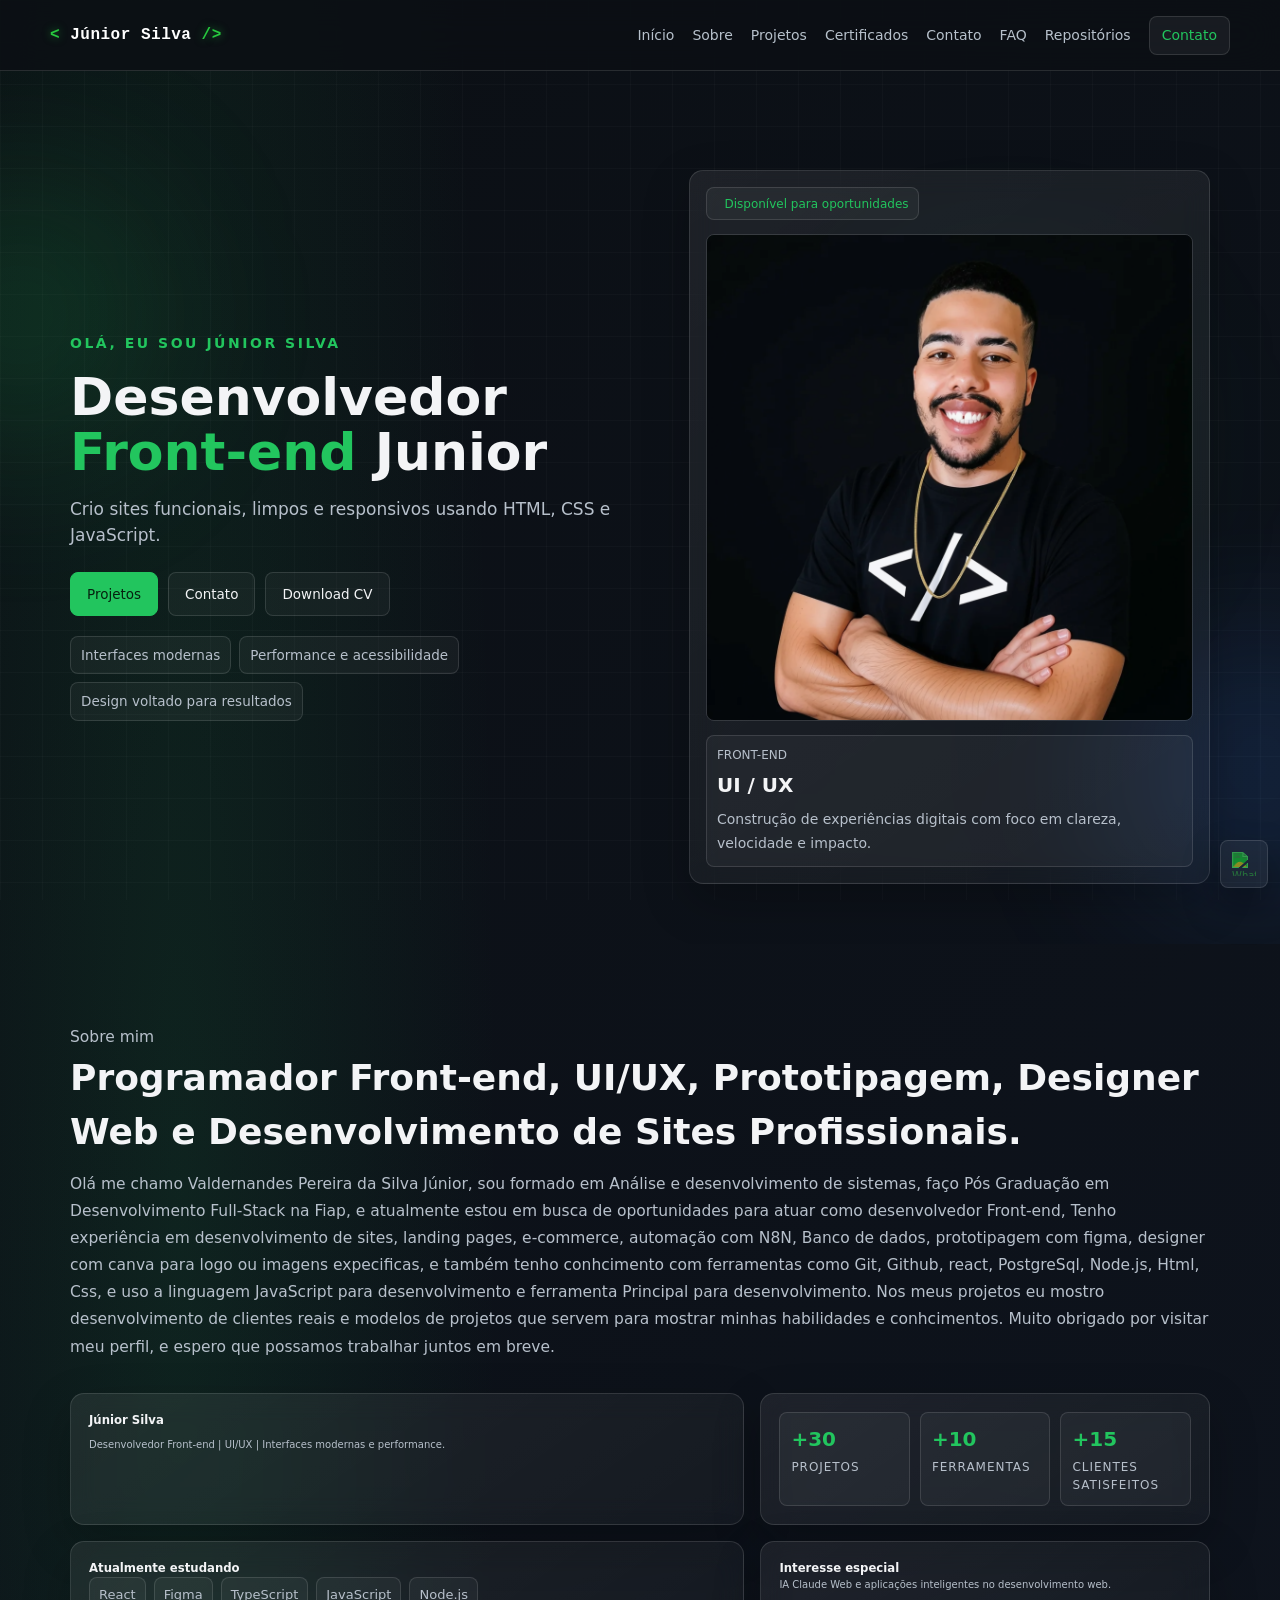
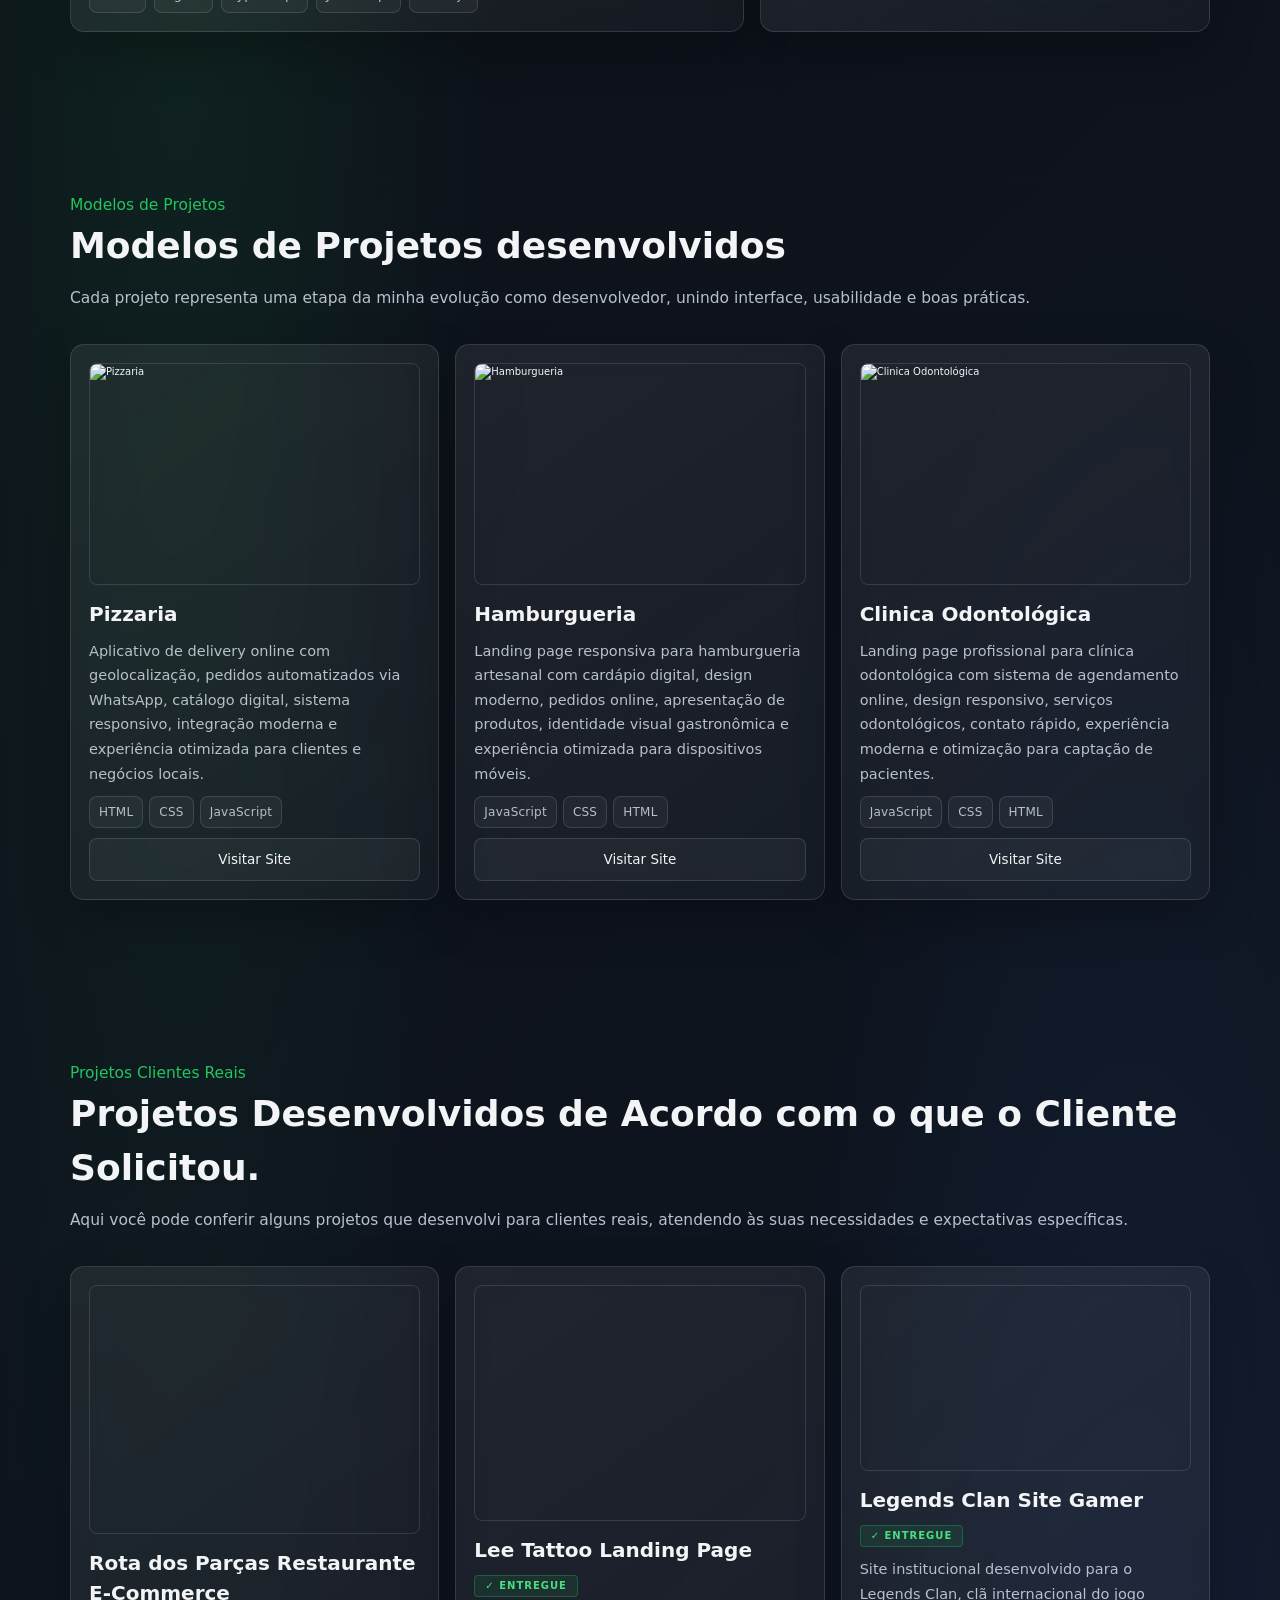
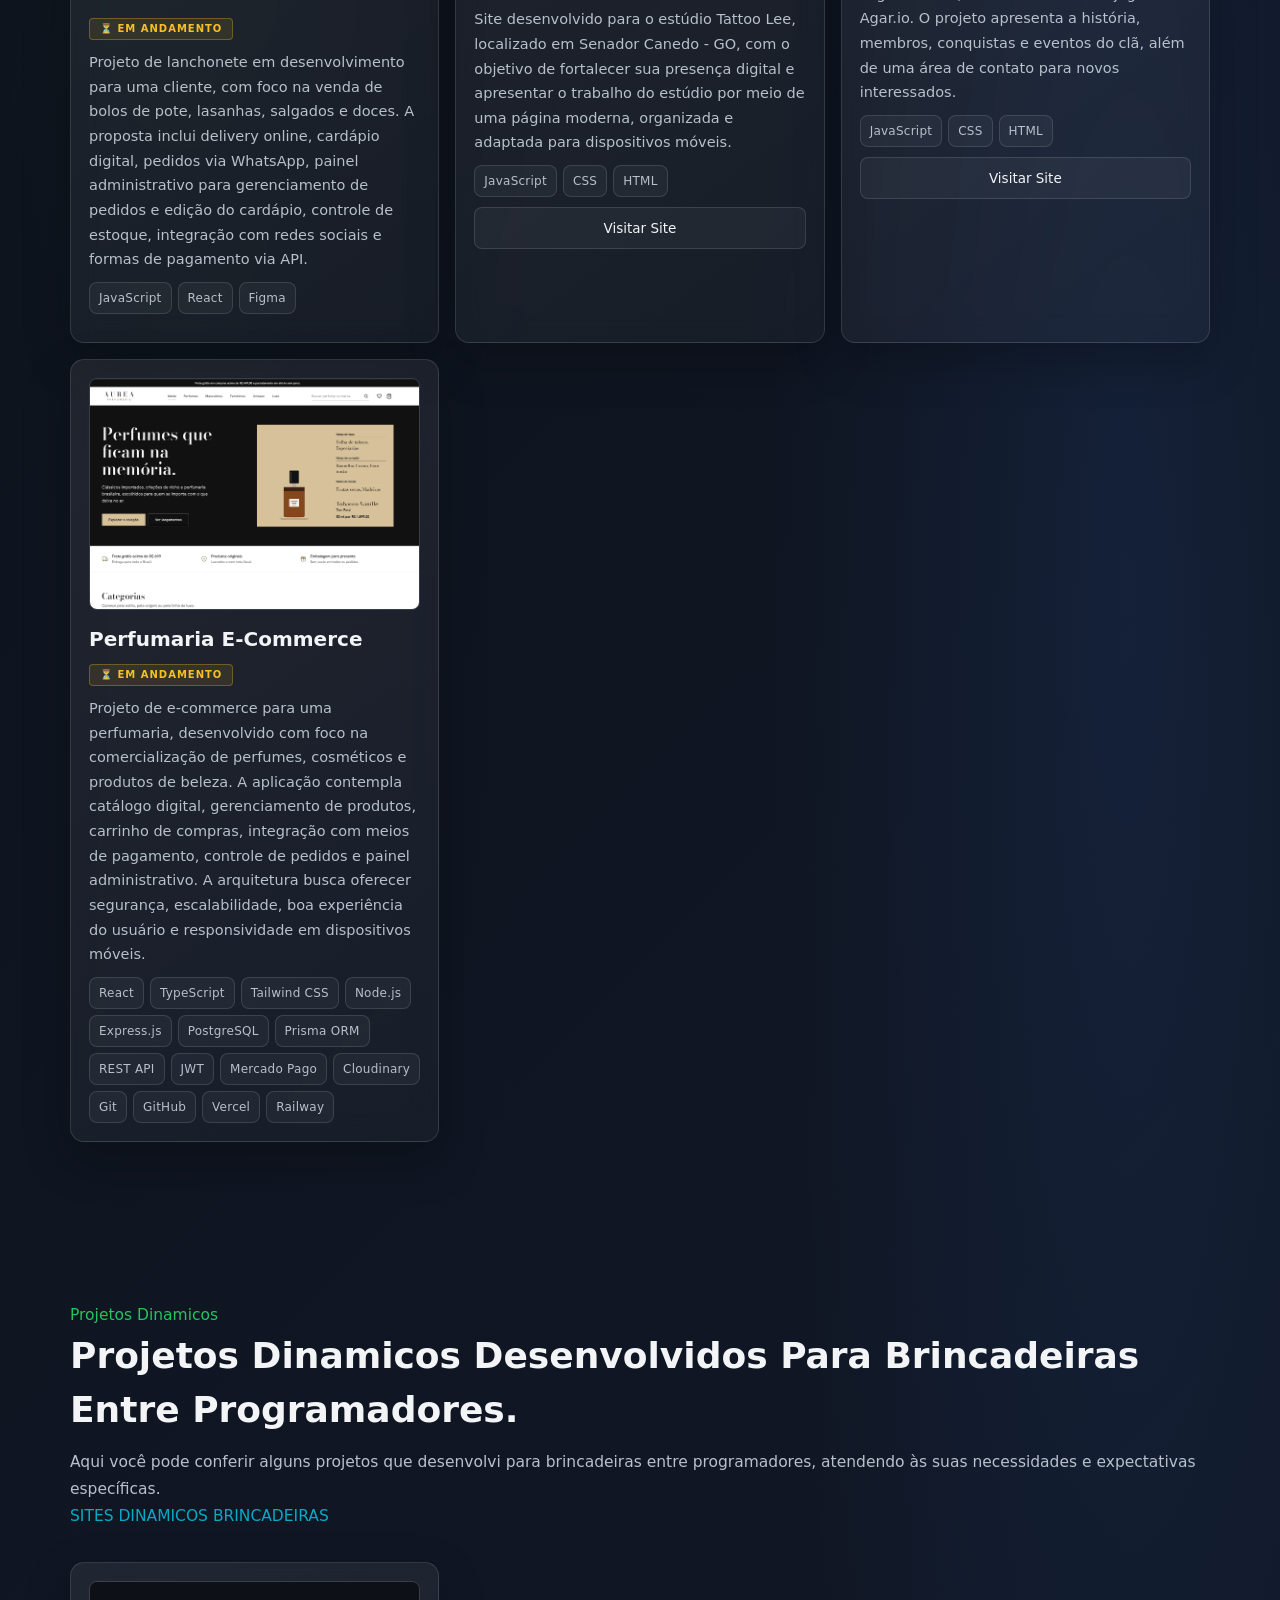
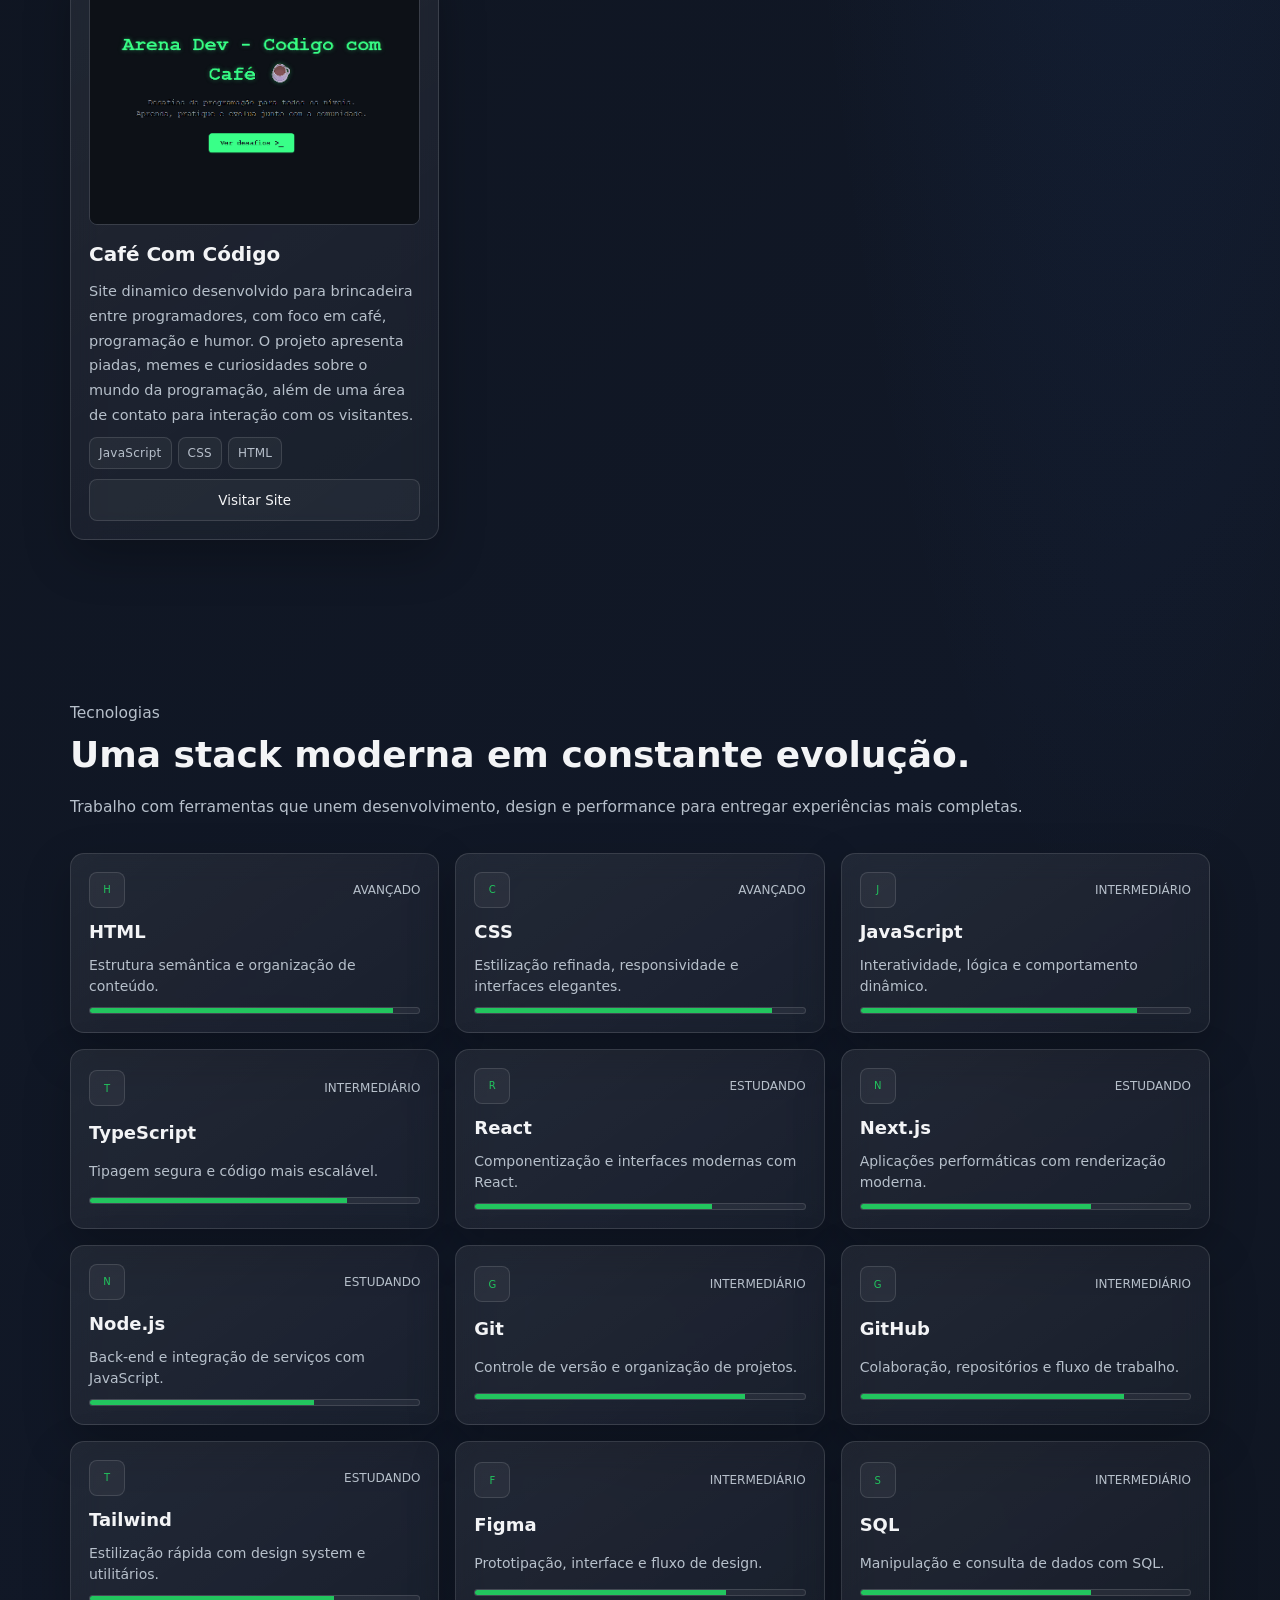
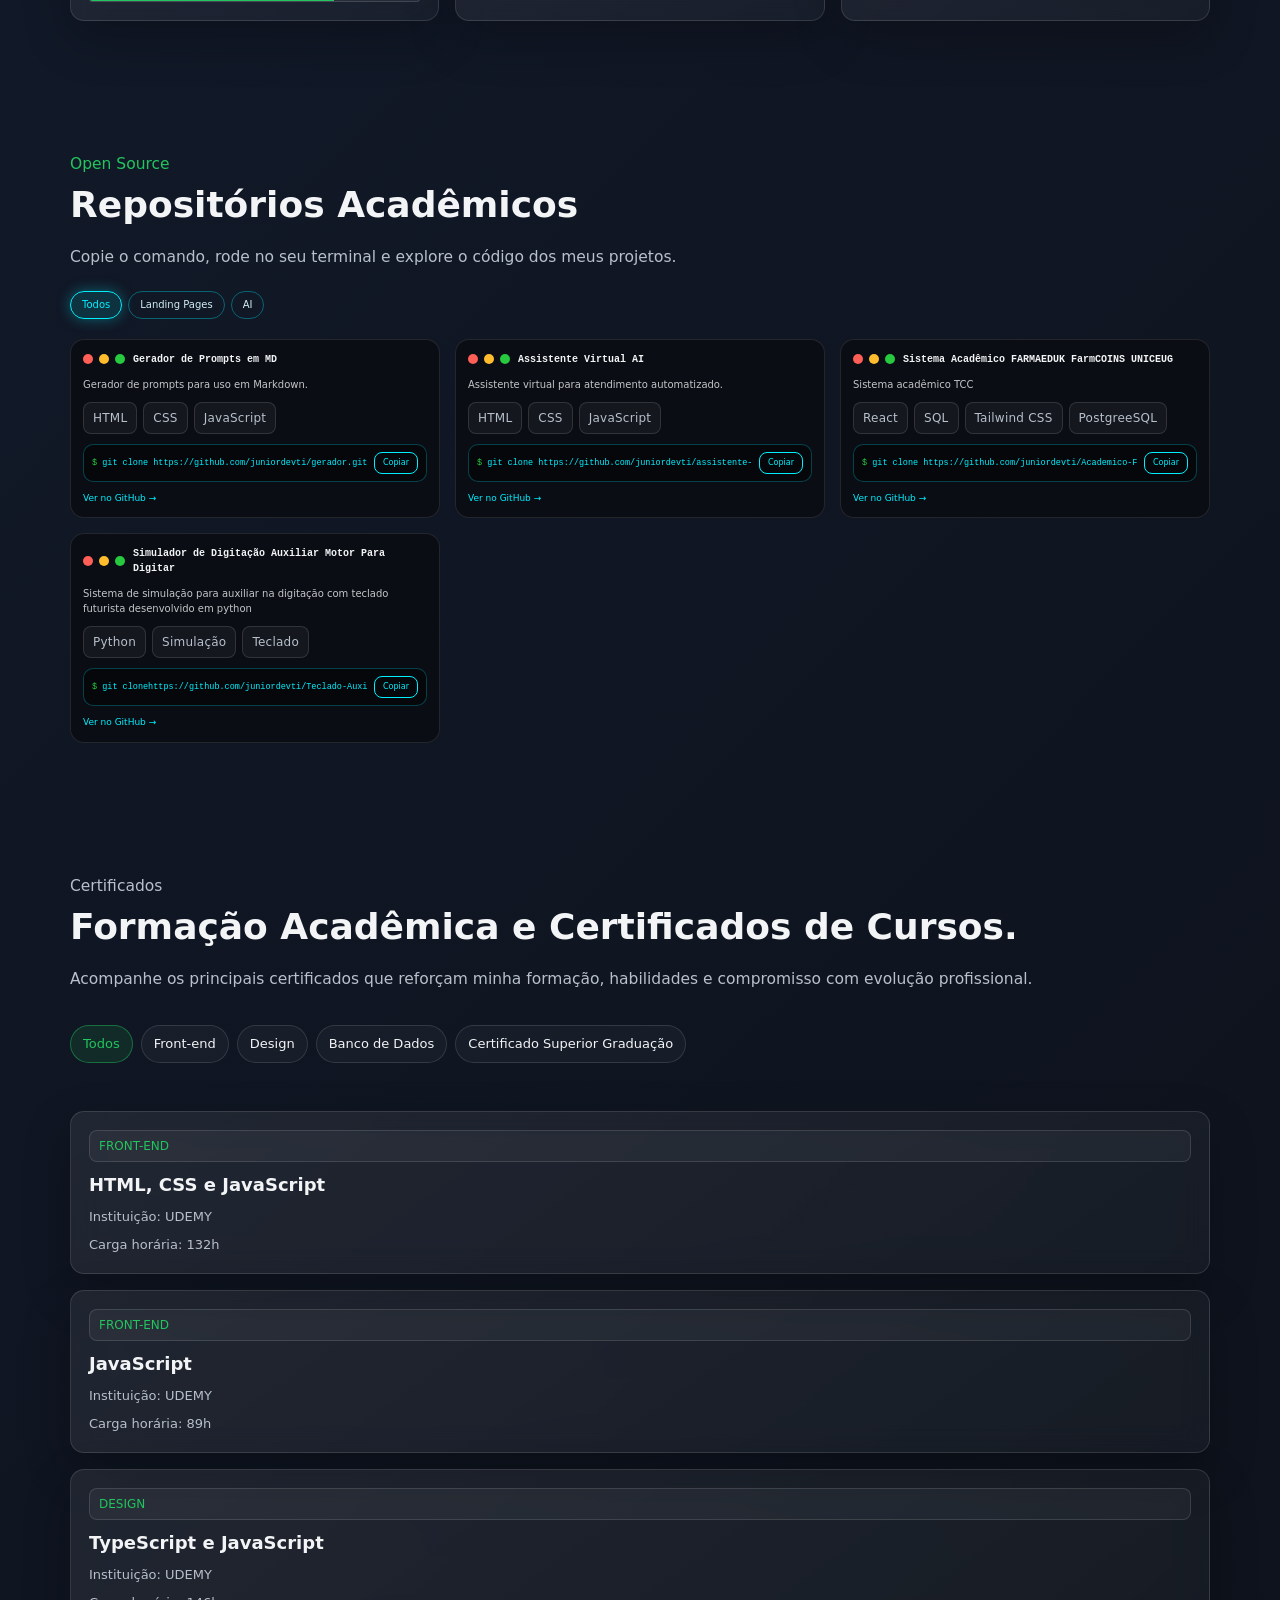
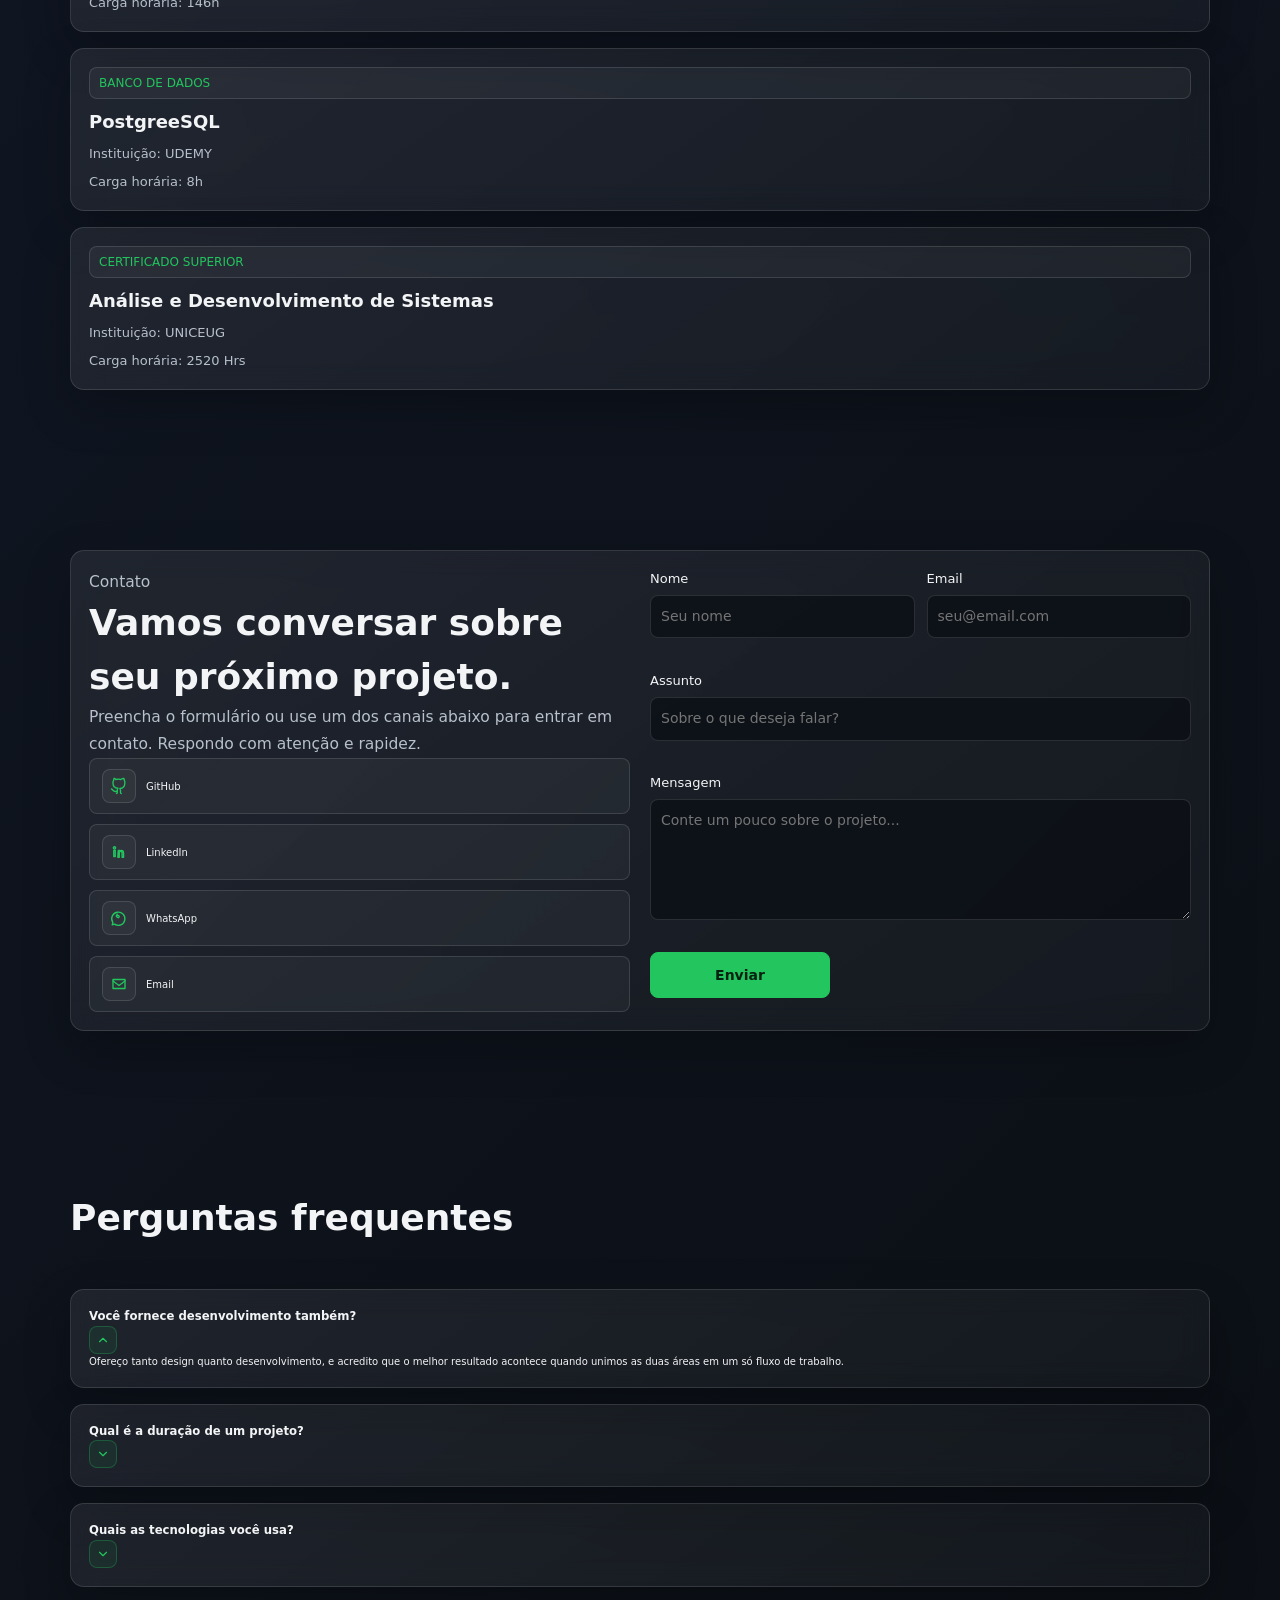
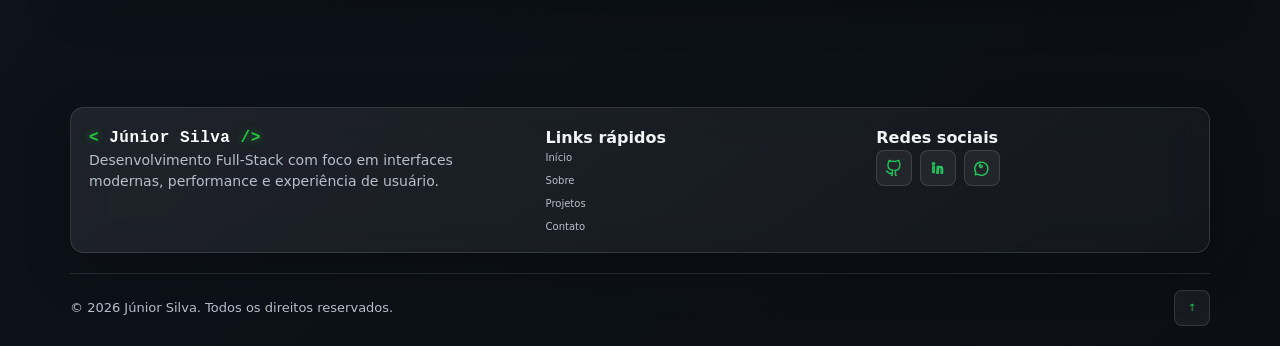
==== commit 76c984a7: "atualização geral" ====
--- a/index.html
+++ b/index.html
@@ -1,6 +1,6 @@
 <!doctype html>
 <html lang="pt-br">
-  ```html
+  
   <head>
     <meta charset="UTF-8" />
 
@@ -31,15 +31,20 @@
 
     <title>Júnior Silva | Desenvolvedor Front-end</title>
   </head>
-  ```
 
   <body>
+    <div class="neon-cursor" aria-hidden="true">
+  <span class="neon-core"></span>
+  <span class="neon-ring"></span>
+</div>
     <a class="skip-link" href="#conteudo">Pular para o conteúdo</a>
 
     <header class="site-header" id="site-header">
       <div class="grid-layout">
         <a class="brand" href="#s-home" aria-label="Voltar para o início">
-          <span class="brand-text">Júnior Silva</span>
+          <span class="brand-text">
+            <span class="brand-symbol">&lt;</span> Júnior Silva <span class="brand-symbol">/&gt;</span>
+          </span>
         </a>
 
         <button
@@ -62,6 +67,7 @@
             <li><a class="nav-link" href="#s-certificates">Certificados</a></li>
             <li><a class="nav-link" href="#s-contact">Contato</a></li>
             <li><a class="nav-link" href="#s-faq">FAQ</a></li>
+            <li><a class="nav-link" href="#s-repos">Repositórios</a></li>
           </ul>
 
           <a class="nav-cta" href="#s-contact">Contato</a>
@@ -435,7 +441,7 @@
 
           <div class="projects-grid">
             <!-- barbearia -->
-            <article class="project-card">
+            <!-- <article class="project-card">
               <div class="project-media">
                 <img
                   src="./assets/image/herobarbearia.png"
@@ -507,7 +513,7 @@
                     rel="noopener noreferrer"
                     >Visitar Site</a
                   >
-                  <!-- <a href="#s-contact">Conversar</a> -->
+                  <a href="#s-contact">Conversar</a>
                 </div>
               </div>
             </article>
@@ -533,7 +539,7 @@
                     gap: 10px;
                   "
                 >
-                  Lara e Glaucia
+                  Rota dos Parças Restaurante <br>E-Commerce
                   <span
                     style="
                       display: inline-flex;
@@ -569,7 +575,7 @@
                 </div>
                 <div class="project-actions">
                   <!-- <a
-              href="https://landig-page-lara-glaucia.vercel.app/"
+              href=""
               target="_blank"
               rel="noopener noreferrer"
               >Visitar Site</a
@@ -600,7 +606,7 @@
                     gap: 10px;
                   "
                 >
-                  Lee Tattoo
+                  Lee Tattoo Landing Page
                   <span
                     style="
                       display: inline-flex;
@@ -666,7 +672,7 @@
                     gap: 10px;
                   "
                 >
-                  Legends Clan
+                  Legends Clan Site Gamer
                   <span
                     style="
                       display: inline-flex;
@@ -705,6 +711,88 @@
                     rel="noopener noreferrer"
                     >Visitar Site</a
                   >
+                  <!-- <a href="#s-contact">Conversar</a> -->
+                </div>
+              </div>
+            </article>
+
+            <article class="project-card">
+              <div class="project-media">
+                <img
+                  src="./assets/image/perfumaria.png"
+                  alt="Legends Clan"
+                  loading="lazy"
+                  decoding="async"
+                  width="1200"
+                  height="800"
+                />
+              </div>
+              <div class="project-content">
+                <h3
+                  style="
+                    display: flex;
+                    align-items: center;
+                    flex-wrap: wrap;
+                    gap: 10px;
+                  "
+                >
+                  Perfumaria E-Commerce
+                  <span
+                    style="
+                      display: inline-flex;
+                      align-items: center;
+                      padding: 5px 10px;
+                      font-size: 10px;
+                      font-weight: 700;
+                      letter-spacing: 1px;
+                      line-height: 1;
+                      color: #fbbf24;
+                      background: rgba(251, 191, 36, 0.1);
+                      border: 1px solid rgba(251, 191, 36, 0.3);
+                      border-radius: 4px;
+                      white-space: nowrap;
+                    "
+                  >
+                    ⏳ EM ANDAMENTO
+                  </span>
+                </h3>
+
+                
+                <p>
+                    Projeto de e-commerce para uma perfumaria, desenvolvido
+                    com foco na comercialização de perfumes, cosméticos e
+                    produtos de beleza. A aplicação contempla catálogo
+                    digital, gerenciamento de produtos, carrinho de compras,
+                    integração com meios de pagamento, controle de pedidos
+                    e painel administrativo. A arquitetura busca oferecer
+                    segurança, escalabilidade, boa experiência do usuário
+                    e responsividade em dispositivos móveis.
+                  </p>
+
+                  <div class="project-tags">
+                    <span>React</span>
+                    <span>TypeScript</span>
+                    <span>Tailwind CSS</span>
+                    <span>Node.js</span>
+                    <span>Express.js</span>
+                    <span>PostgreSQL</span>
+                    <span>Prisma ORM</span>
+                    <span>REST API</span>
+                    <span>JWT</span>
+                    <span>Mercado Pago</span>
+                    <span>Cloudinary</span>
+                    <span>Git</span>
+                    <span>GitHub</span>
+                    <span>Vercel</span>
+                    <span>Railway</span>
+                  </div>
+                <!-- <div class="project-actions">
+                  <a
+                    href=""
+                    target="_blank"
+                    rel="noopener noreferrer"
+                    >Visitar Site</a
+                  > -->
                   <!-- <a href="#s-contact">Conversar</a> -->
                 </div>
               </div>
@@ -952,6 +1040,99 @@
           </div>
         </div>
       </section>
+
+      <section id="s-repos" class="repos-section">
+  <div class="grid-layout">
+    <div class="projects-intro">
+      <p class="section-kicker">Open Source</p>
+      <h2>Repositórios Acadêmicos</h2>
+      <p>
+        Copie o comando, rode no seu terminal e explore o código dos meus
+        projetos.
+      </p>
+    </div>
+<!-- menu de navegação dos repositorios -->
+    <div class="repos-tabs" role="tablist" aria-label="Filtrar repositórios">
+      <button class="repos-tab is-active" role="tab" aria-selected="true" data-repo-filter="all">Todos</button>
+      <button class="repos-tab" role="tab" aria-selected="false" data-repo-filter="landing">Landing Pages</button>
+      <button class="repos-tab" role="tab" aria-selected="false" data-repo-filter="app">AI</button>
+    </div>
+
+    <div class="repos-grid">
+
+      <!-- sitesweb -->
+      <article class="repo-card" data-repo-category="landing">
+        <header class="repo-card__head">
+          <span class="repo-dots" aria-hidden="true"><i></i><i></i><i></i></span>
+          <h3>Gerador de Prompts em MD</h3>
+        </header>
+        <p class="repo-desc">Gerador de prompts para uso em Markdown.</p>
+        <div class="project-tags"><span>HTML</span><span>CSS</span><span>JavaScript</span></div>
+        <div class="repo-cmd">
+          <code>git clone https://github.com/juniordevti/gerador.git</code>
+          <button class="repo-copy" type="button" aria-label="Copiar comando git clone">Copiar</button>
+        </div>
+        <a class="repo-link" href="https://github.com/juniordevti/gerador" target="_blank" rel="noopener noreferrer">Ver no GitHub →</a>
+      </article>
+      <!-- aplicativos no visualstudio -->
+       <article class="repo-card" data-repo-category="app">
+        <header class="repo-card__head">
+          <span class="repo-dots" aria-hidden="true"><i></i><i></i><i></i></span>
+          <h3>Assistente Virtual AI</h3>
+        </header>
+        <p class="repo-desc">Assistente virtual para atendimento automatizado.</p>
+        <div class="project-tags"><span>HTML</span><span>CSS</span><span>JavaScript</span></div>
+        <div class="repo-cmd">
+          <code>git clone https://github.com/juniordevti/assistente-virtual.git</code>
+          <button class="repo-copy" type="button" aria-label="Copiar comando git clone">Copiar</button>
+        </div>
+        <a class="repo-link" href="https://github.com/juniordevti/assistente-virtual" target="_blank" rel="noopener noreferrer">Ver no GitHub →</a>
+      </article>
+
+      <article class="repo-card" data-repo-category="app">
+        <header class="repo-card__head">
+          <span class="repo-dots" aria-hidden="true"><i></i><i></i><i></i></span>
+          <h3>Sistema Acadêmico FARMAEDUK FarmCOINS UNICEUG</h3>
+        </header>
+        <p class="repo-desc">Sistema acadêmico TCC</p>
+        <div class="project-tags"><span>React</span><span>SQL</span><span>Tailwind CSS</span> <span>PostgreeSQL</span></div>
+        <div class="repo-cmd">
+          <code>git clone https://github.com/juniordevti/Academico-Farmaeduk-UNICEUG.git</code>
+          <button class="repo-copy" type="button" aria-label="Copiar comando git clone">Copiar</button>
+        </div>
+        <a class="repo-link" href="https://github.com/juniordevti/Academico-Farmaeduk-UNICEUG" target="_blank" rel="noopener noreferrer">Ver no GitHub →</a>
+      </article>
+
+      <!-- <article class="repo-card" data-repo-category="landing">
+        <header class="repo-card__head">
+          <span class="repo-dots" aria-hidden="true"><i></i><i></i><i></i></span>
+          <h3>*****</h3>
+        </header>
+        <p class="repo-desc">****</p>
+        <div class="project-tags"><span>***</span><span>***</span>****</span></div>
+        <div class="repo-cmd">
+          <code></code>
+          <button class="repo-copy" type="button" aria-label="Copiar comando git clone">Copiar</button>
+        </div>
+        <a class="repo-link" href="" target="_blank" rel="noopener noreferrer">Ver no GitHub →</a>
+      </article> -->
+
+      <article class="repo-card" data-repo-category="app">
+        <header class="repo-card__head">
+          <span class="repo-dots" aria-hidden="true"><i></i><i></i><i></i></span>
+          <h3>Simulador de Digitação Auxiliar Motor Para Digitar</h3>
+        </header>
+        <p class="repo-desc">Sistema de simulação para auxiliar na digitação com teclado futurista desenvolvido em python</p>
+        <div class="project-tags"><span>Python</span><span>Simulação</span><span>Teclado</span></div>
+        <div class="repo-cmd">
+          <code>git clonehttps://github.com/juniordevti/Teclado-Auxiliar-Motor.git</code>
+          <button class="repo-copy" type="button" aria-label="Copiar comando git clone">Copiar</button>
+        </div>
+        <a class="repo-link" href="https://github.com/juniordevti/Teclado-Auxiliar-Motor" target="_blank" rel="noopener noreferrer">Ver no GitHub →</a>
+      </article>
+    </div>
+  </div>
+</section>
 
       <section id="s-certificates" class="reveal-on-load">
         <div class="grid-layout">
@@ -1362,7 +1543,9 @@
           <div class="footer-card">
             <div class="footer-brand">
               <a class="brand" href="#s-home" aria-label="Voltar para o início">
-                <span class="brand-text">Júnior Silva</span>
+                <span class="brand-text">
+                  <span class="brand-symbol">&lt;</span> Júnior Silva <span class="brand-symbol">/&gt;</span>
+                </span>
               </a>
               <p>
                 Desenvolvimento Full-Stack com foco em interfaces modernas,
@@ -1462,5 +1645,6 @@
     </main>
 
     <script type="module" src="assets/js/main.js"></script>
+    <script type="module" src="assets/js/cursor.js"></script>
   </body>
 </html>
--- a/assets/css/style.css
+++ b/assets/css/style.css
@@ -34,6 +34,141 @@
 
 body.menu-open {
   overflow: hidden;
+}
+
+:root {
+  --neon: #00f0ff;
+  --neon-2: #ff00e5;
+}
+
+html,
+body,
+a,
+button,
+[role="button"] {
+  cursor: none;
+}
+
+input,
+textarea {
+  cursor: text;
+}
+
+.neon-cursor {
+  position: fixed;
+  top: 0;
+  left: 0;
+  width: 0;
+  height: 0;
+  pointer-events: none;
+  z-index: 99999;
+  opacity: 0;
+  transition: opacity 0.2s;
+}
+
+.neon-cursor.visible {
+  opacity: 1;
+}
+
+/* ponto central pulsando */
+.neon-core {
+  position: absolute;
+  width: 12px;
+  height: 12px;
+  margin: -6px 0 0 -6px;
+  border-radius: 50%;
+  background: var(--neon);
+  box-shadow:
+    0 0 10px var(--neon),
+    0 0 22px var(--neon),
+    0 0 40px var(--neon);
+  animation: neon-pulse 1.2s ease-in-out infinite;
+}
+
+/* anel externo pulsando */
+.neon-ring {
+  position: absolute;
+  width: 40px;
+  height: 40px;
+  margin: -20px 0 0 -20px;
+  border-radius: 50%;
+  border: 2px solid var(--neon);
+  box-shadow:
+    0 0 12px var(--neon),
+    inset 0 0 12px var(--neon);
+  animation: neon-ring 1.2s ease-in-out infinite;
+  transition:
+    width 0.25s,
+    height 0.25s,
+    margin 0.25s,
+    border-color 0.25s;
+}
+
+@keyframes neon-pulse {
+  0%,
+  100% {
+    transform: scale(1);
+    opacity: 1;
+  }
+  50% {
+    transform: scale(0.6);
+    opacity: 0.7;
+  }
+}
+
+@keyframes neon-ring {
+  0%,
+  100% {
+    transform: scale(1);
+    opacity: 0.9;
+  }
+  50% {
+    transform: scale(1.35);
+    opacity: 0.35;
+  }
+}
+
+/* ao passar em links/botões */
+.neon-cursor.hover .neon-ring {
+  width: 64px;
+  height: 64px;
+  margin: -32px 0 0 -32px;
+  border-color: var(--neon-2);
+  box-shadow:
+    0 0 14px var(--neon-2),
+    inset 0 0 14px var(--neon-2);
+}
+
+.neon-cursor.hover .neon-core {
+  background: var(--neon-2);
+  box-shadow:
+    0 0 10px var(--neon-2),
+    0 0 22px var(--neon-2),
+    0 0 40px var(--neon-2);
+}
+
+/* faíscas */
+.spark {
+  position: fixed;
+  top: 0;
+  left: 0;
+  border-radius: 50%;
+  pointer-events: none;
+  z-index: 99998;
+}
+
+/* some em celular/tablet */
+@media (hover: none) {
+  .neon-cursor {
+    display: none;
+  }
+  html,
+  body,
+  a,
+  button,
+  [role="button"] {
+    cursor: auto;
+  }
 }
 
 img,
@@ -1191,7 +1326,12 @@
     ),
     linear-gradient(135deg, #0b0f14 0%, #111827 58%, #0b0f14 100%);
   font-family:
-    Inter, ui-sans-serif, system-ui, -apple-system, BlinkMacSystemFont, "Segoe UI",
+    Inter,
+    ui-sans-serif,
+    system-ui,
+    -apple-system,
+    BlinkMacSystemFont,
+    "Segoe UI",
     sans-serif;
 }
 
@@ -1693,3 +1833,168 @@
     transition-duration: 0.01ms !important;
   }
 }
+
+.repos-section {
+  padding: 5rem 0;
+}
+
+.repos-tabs {
+  display: flex;
+  flex-wrap: wrap;
+  gap: 0.6rem;
+  margin: 2rem 0;
+}
+
+.repos-tab {
+  padding: 0.55rem 1.1rem;
+  border: 1px solid rgba(0, 240, 255, 0.35);
+  border-radius: 999px;
+  background: transparent;
+  color: #cfeff2;
+  font: inherit;
+  cursor: pointer;
+  transition: 0.2s;
+}
+
+.repos-tab:hover,
+.repos-tab.is-active {
+  background: rgba(0, 240, 255, 0.12);
+  border-color: #00f0ff;
+  color: #00f0ff;
+  box-shadow: 0 0 14px rgba(0, 240, 255, 0.35);
+}
+
+.repos-grid {
+  display: grid;
+  grid-template-columns: repeat(auto-fit, minmax(320px, 1fr));
+  gap: 1.5rem;
+}
+
+.repo-card {
+  display: flex;
+  flex-direction: column;
+  gap: 1rem;
+  padding: 1.2rem;
+  border: 1px solid rgba(255, 255, 255, 0.1);
+  border-radius: 14px;
+  background: rgba(10, 12, 18, 0.85);
+  transition:
+    transform 0.25s,
+    border-color 0.25s,
+    box-shadow 0.25s;
+}
+
+.repo-card:hover {
+  transform: translateY(-4px);
+  border-color: #00f0ff;
+  box-shadow: 0 0 22px rgba(0, 240, 255, 0.2);
+}
+
+.repo-card[hidden] {
+  display: none;
+}
+
+.repo-card__head {
+  display: flex;
+  align-items: center;
+  gap: 0.8rem;
+}
+
+.repo-card__head h3 {
+  margin: 0;
+  font-family: "Courier New", monospace;
+  font-size: 1rem;
+  overflow-wrap: anywhere;
+}
+
+.repo-dots {
+  display: flex;
+  gap: 6px;
+}
+.repo-dots i {
+  width: 10px;
+  height: 10px;
+  border-radius: 50%;
+  background: #ff5f56;
+}
+.repo-dots i:nth-child(2) {
+  background: #ffbd2e;
+}
+.repo-dots i:nth-child(3) {
+  background: #27c93f;
+}
+
+.repo-desc {
+  margin: 0;
+  opacity: 0.8;
+}
+
+.repo-cmd {
+  display: flex;
+  align-items: center;
+  gap: 0.6rem;
+  padding: 0.7rem 0.8rem;
+  border-radius: 10px;
+  background: #05070b;
+  border: 1px solid rgba(0, 240, 255, 0.25);
+}
+
+.repo-cmd code {
+  flex: 1;
+  min-width: 0;
+  overflow-x: auto;
+  white-space: nowrap;
+  font-family: "Courier New", monospace;
+  font-size: 0.85rem;
+  color: #00f0ff;
+}
+
+.repo-cmd code::before {
+  content: "$ ";
+  color: #27c93f;
+}
+
+.repo-copy {
+  flex-shrink: 0;
+  padding: 0.4rem 0.8rem;
+  border: 1px solid #00f0ff;
+  border-radius: 8px;
+  background: transparent;
+  color: #00f0ff;
+  font: inherit;
+  font-size: 0.8rem;
+  cursor: pointer;
+  transition: 0.2s;
+}
+
+.repo-copy:hover {
+  background: rgba(0, 240, 255, 0.15);
+}
+.repo-copy.copied {
+  background: #27c93f;
+  border-color: #27c93f;
+  color: #000;
+}
+
+.repo-link {
+  margin-top: auto;
+  color: #00f0ff;
+  text-decoration: none;
+  font-size: 0.9rem;
+}
+
+.repo-link:hover {
+  text-decoration: underline;
+}
+
+.brand-text {
+  color: #ffffff;
+  font-family: "Courier New", monospace;
+  font-weight: 700;
+  letter-spacing: 0.5px;
+}
+
+.brand-symbol {
+  color: #27c93f;
+  text-shadow: 0 0 8px rgba(39, 201, 63, 0.6);
+}
